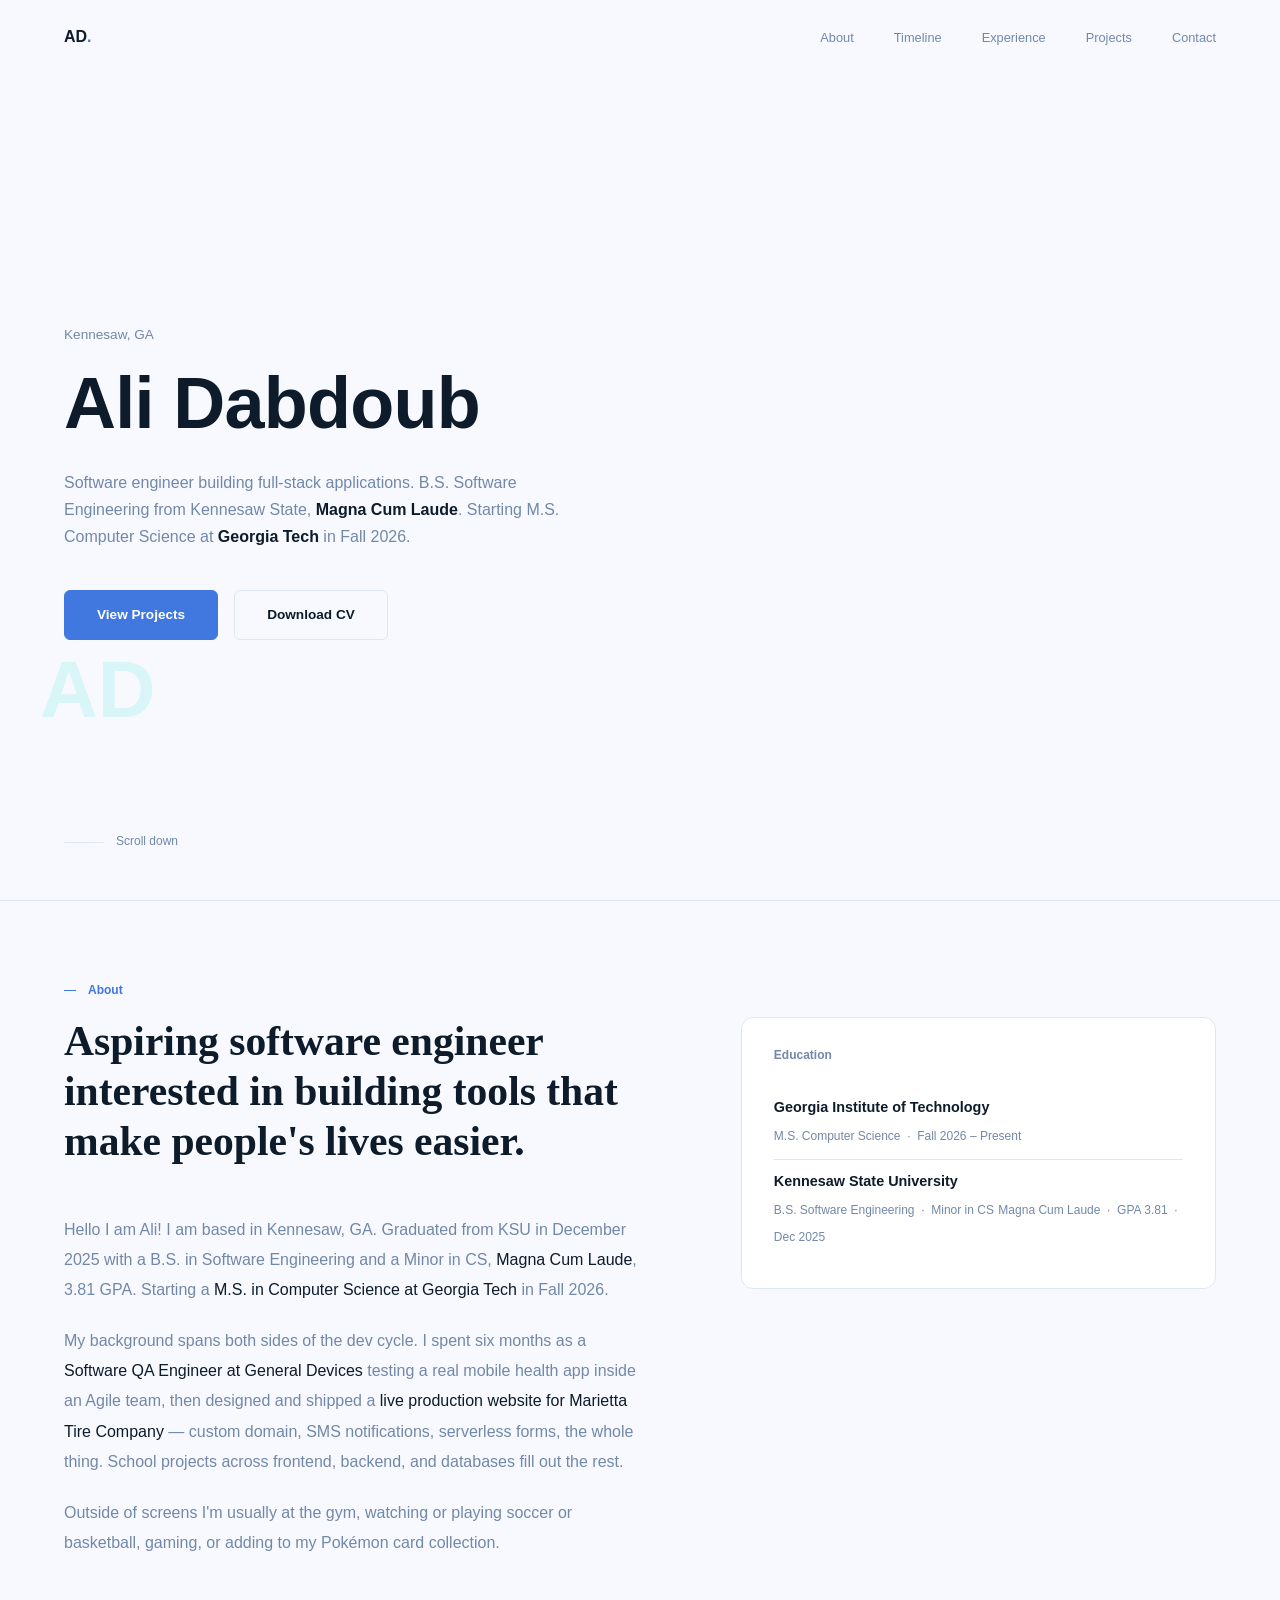
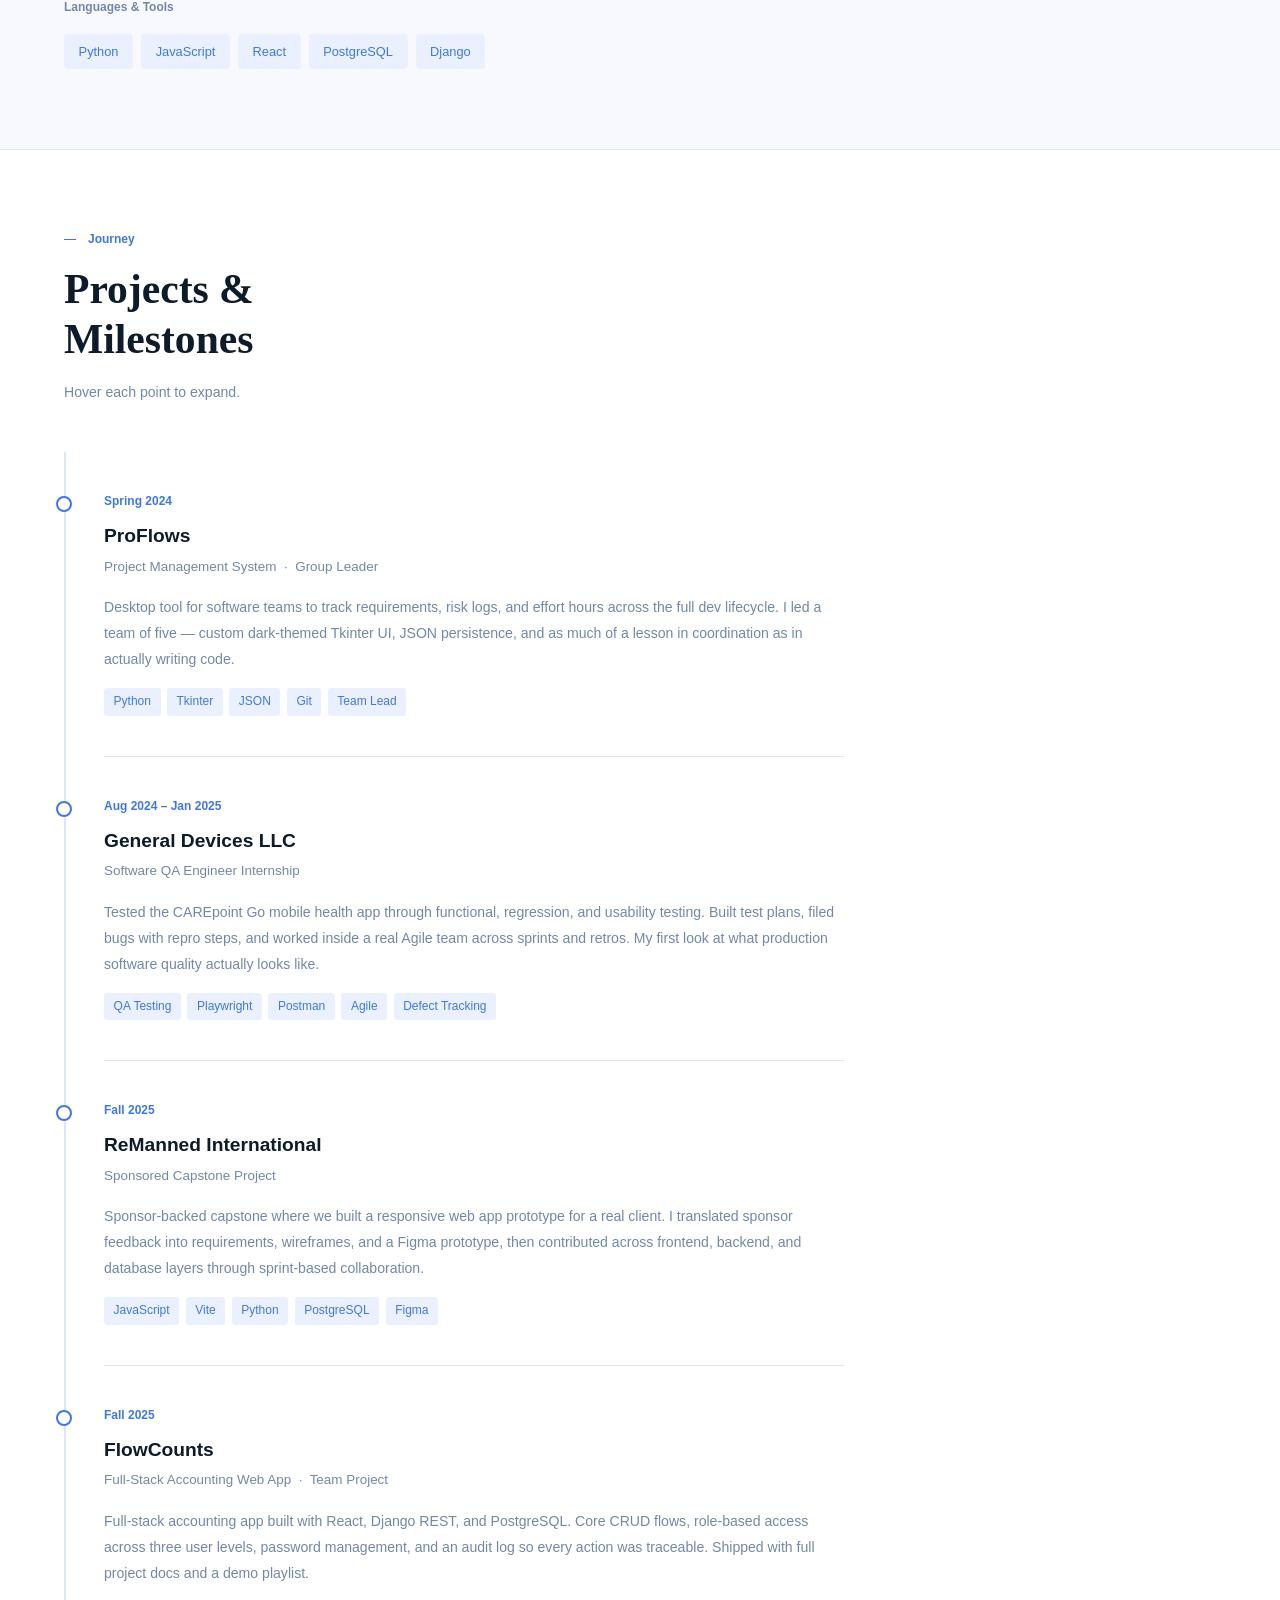
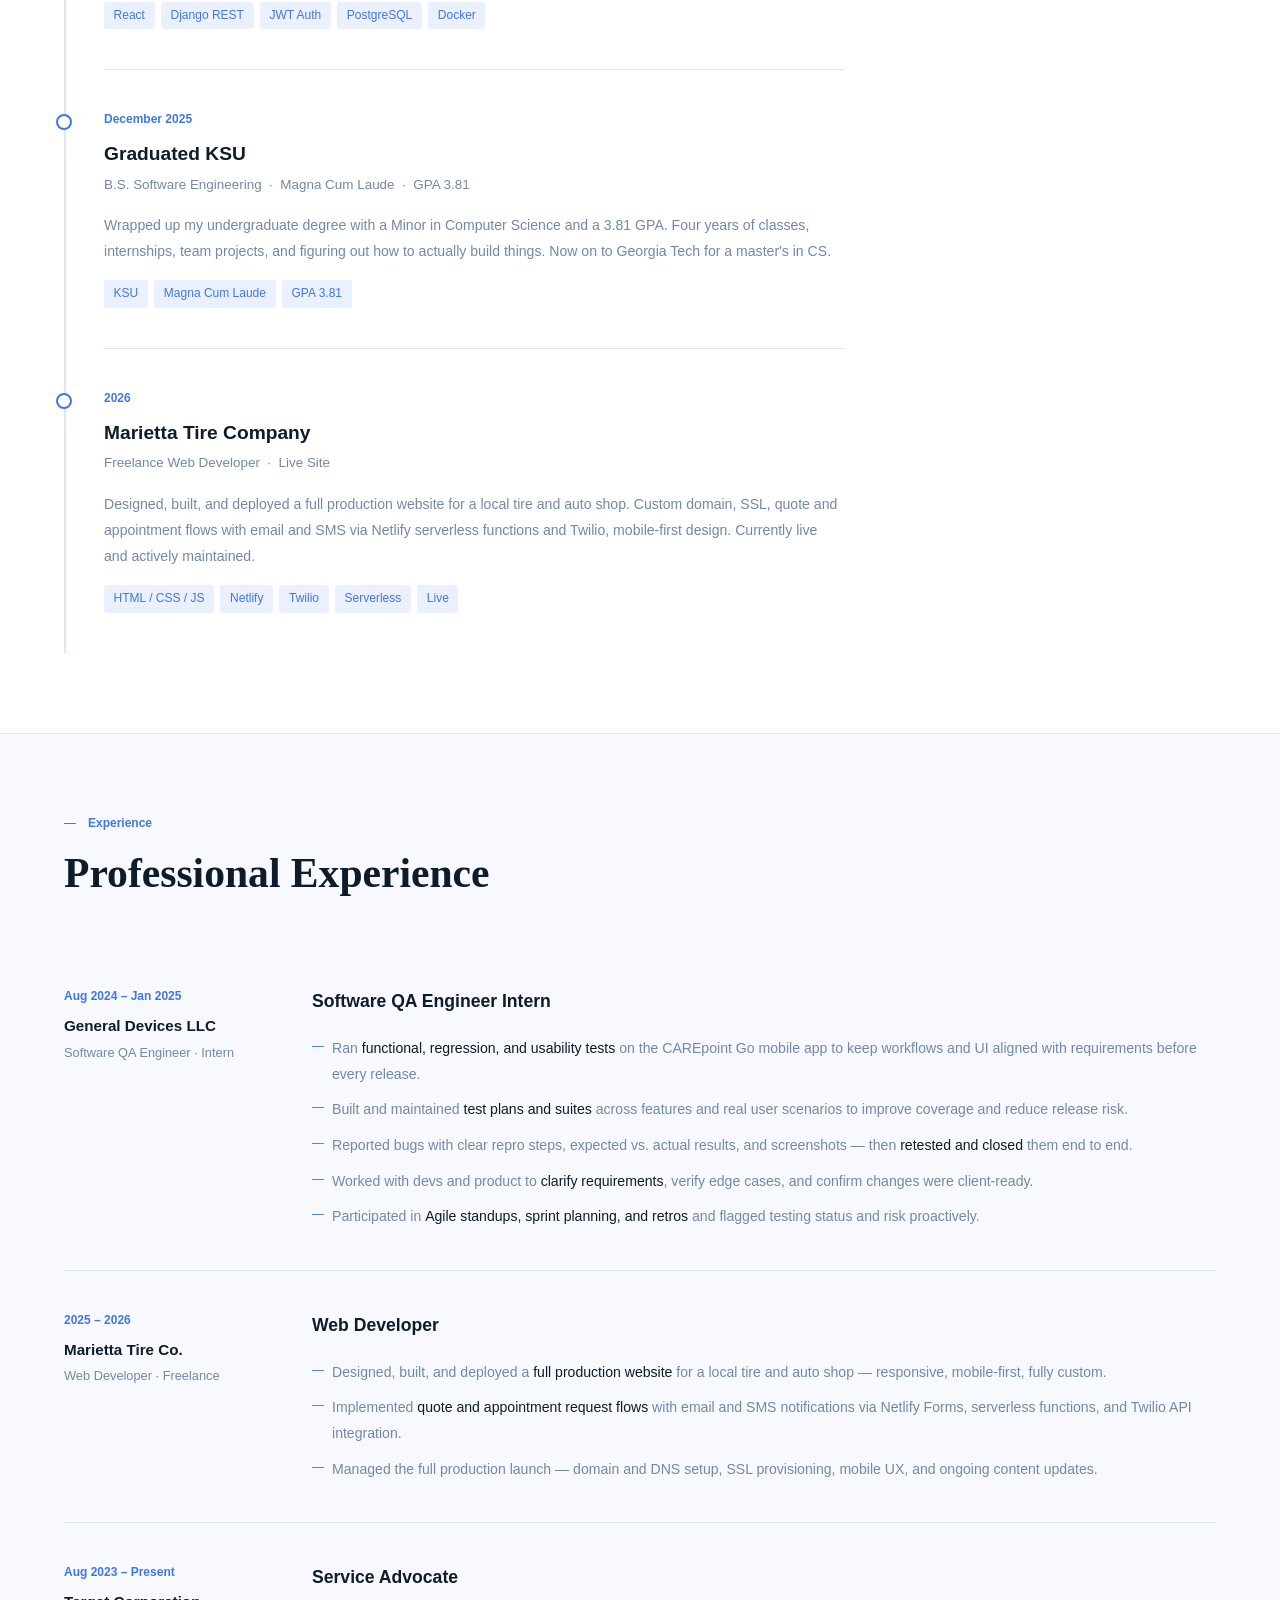
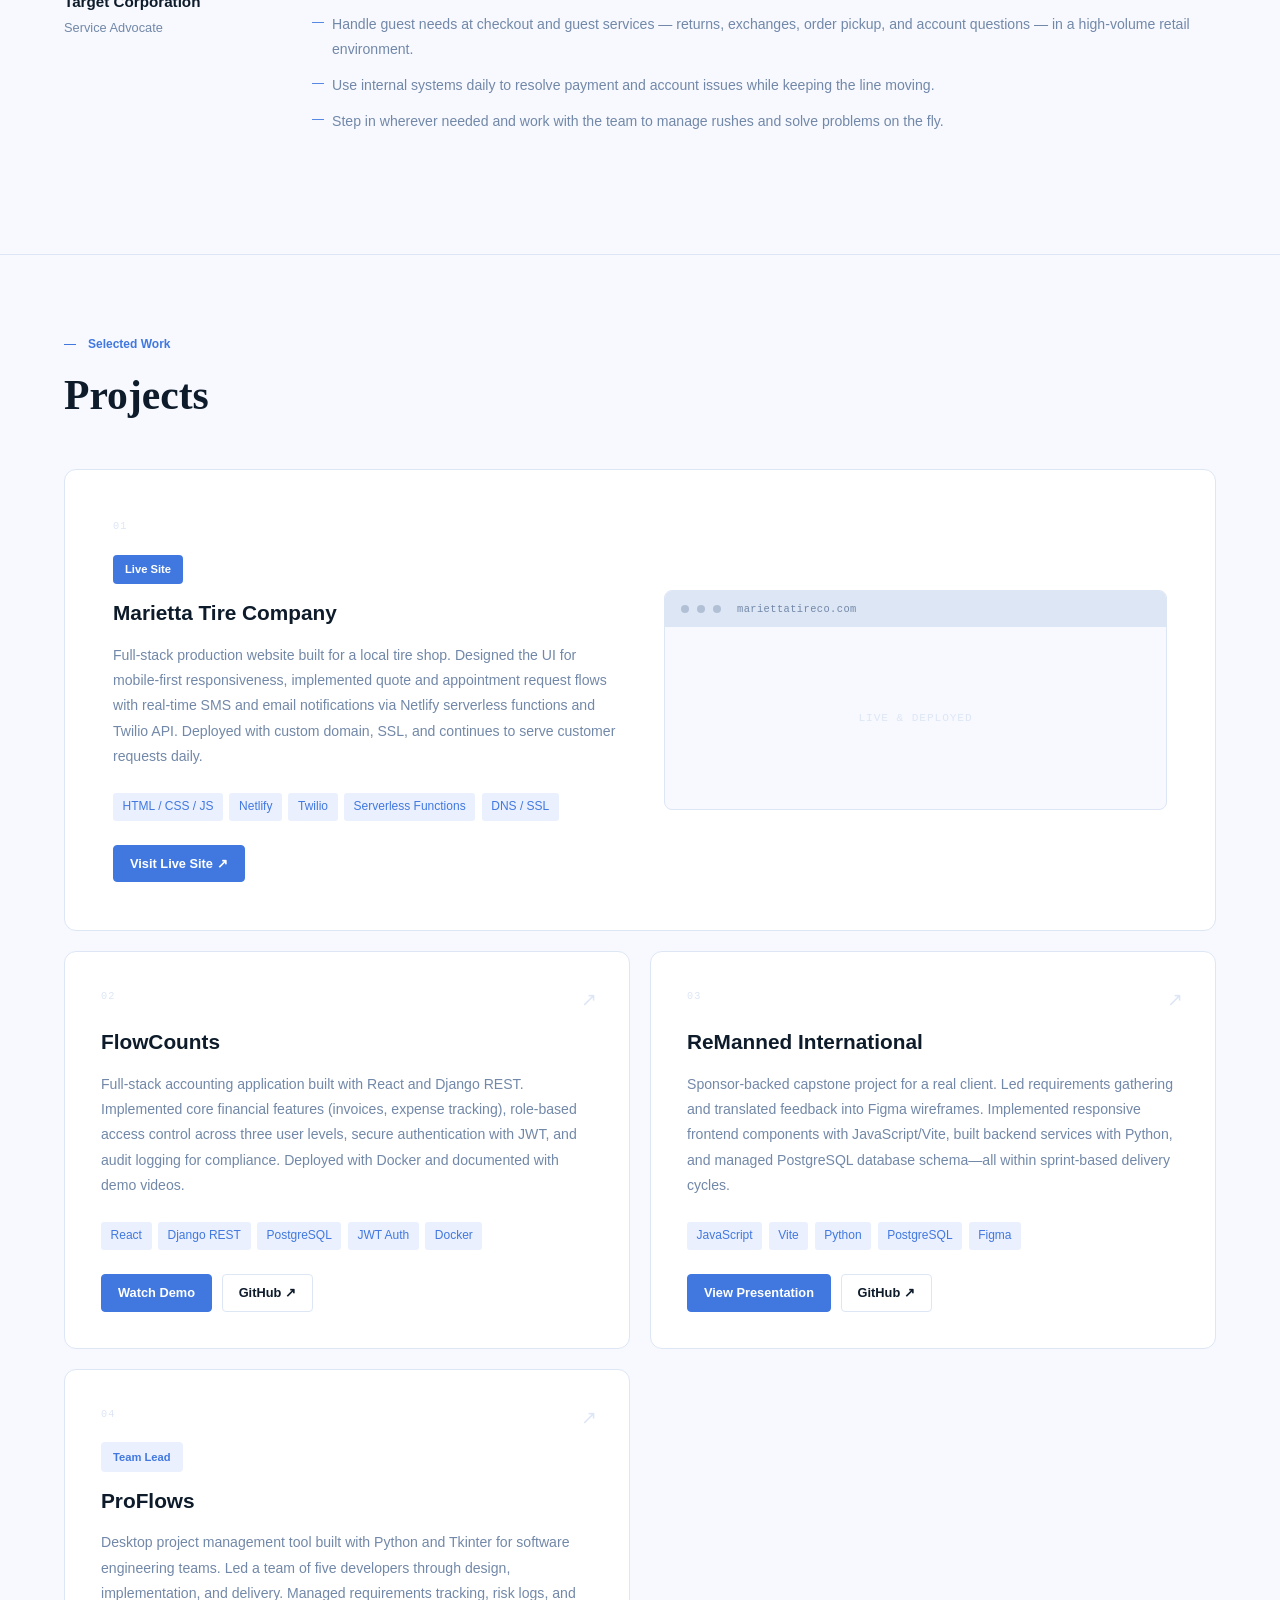
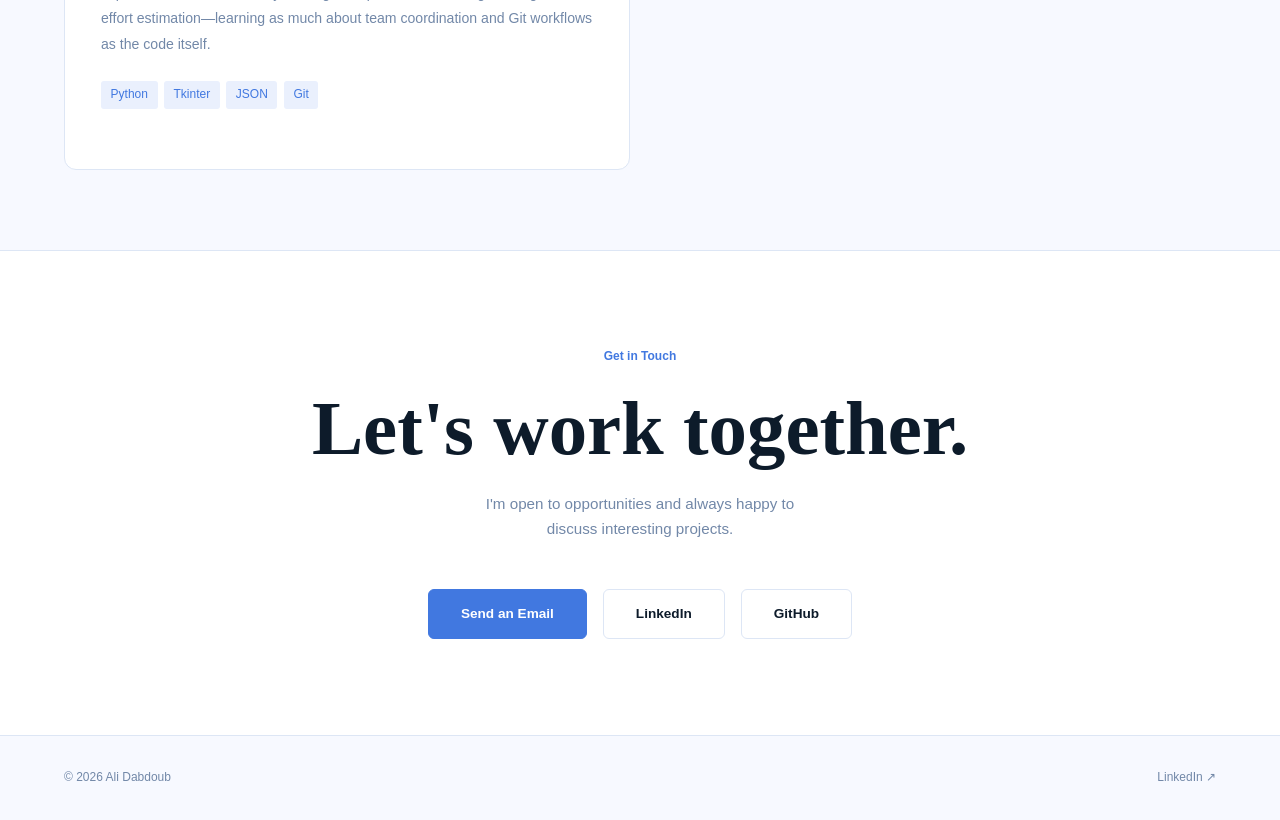
==== index.html @ 7202be48 "tweak: make bouncing logo colors more vibrant Updated color palette to brighter, more saturated colo" ====
<!DOCTYPE html>
<html lang="en">
<head>
  <meta charset="UTF-8" />
  <meta name="viewport" content="width=device-width, initial-scale=1.0" />
  <title>Ali Dabdoub | Software Engineer</title>
  <link rel="icon" type="image/svg+xml" href="data:image/svg+xml,<svg xmlns='http://www.w3.org/2000/svg' viewBox='0 0 32 32'><rect width='32' height='32' rx='6' fill='%234178E0'/><text x='50%25' y='54%25' dominant-baseline='middle' text-anchor='middle' font-family='system-ui,sans-serif' font-weight='800' font-size='13' fill='white'>AD</text></svg>" />
  <meta http-equiv="Content-Security-Policy" content="default-src 'self'; script-src 'self' 'unsafe-inline'; style-src 'self' 'unsafe-inline' https://fonts.googleapis.com; font-src 'self' https://fonts.gstatic.com; img-src 'self' data:; frame-ancestors 'none'; base-uri 'self'; form-action 'self';">
  <meta name="referrer" content="strict-origin-when-cross-origin">
  <link rel="preconnect" href="https://fonts.googleapis.com" />
  <link rel="preconnect" href="https://fonts.gstatic.com" crossorigin />
  <link href="https://fonts.googleapis.com/css2?family=Inter:wght@300;400;500;600;700&family=Merriweather:wght@400;700&display=swap" rel="stylesheet" />
  <style>
    *, *::before, *::after { box-sizing: border-box; margin: 0; padding: 0; }

    :root {
      --bg: #F7F9FF;
      --surface: #FFFFFF;
      --border: #DDE6F5;
      --text: #0D1B2A;
      --muted: #7288A8;
      --accent: #4178E0;
      --accent-dim: #EAF0FD;
      --accent-hover: #2D60CC;
    }

    html { scroll-behavior: smooth; }

    body {
      background: var(--bg);
      color: var(--text);
      font-family: 'Inter', sans-serif;
      font-weight: 400;
      line-height: 1.65;
      overflow-x: hidden;
    }

    /* ── CURSOR ── */
    #cursor-dot, #cursor-ring, #cursor-glow { display: none; }

    /* ── NAV ── */
    nav {
      position: fixed;
      top: 0; left: 0; right: 0;
      z-index: 1000;
      display: flex;
      justify-content: space-between;
      align-items: center;
      padding: 1.5rem 4rem;
      transition: background 0.35s, backdrop-filter 0.35s, border-color 0.35s, padding 0.35s;
      border-bottom: 1px solid transparent;
    }

    nav.scrolled {
      background: rgba(247, 249, 255, 0.9);
      backdrop-filter: blur(16px);
      border-bottom-color: var(--border);
      padding: 1rem 4rem;
    }

    .nav-logo {
      font-family: 'Inter', sans-serif;
      font-weight: 700;
      font-size: 1rem;
      letter-spacing: 0;
      color: var(--text);
      text-decoration: none;
    }

    .nav-logo .dot { color: var(--accent); }

    nav ul { list-style: none; display: flex; gap: 2.5rem; align-items: center; }

    nav ul a {
      font-family: 'Inter', sans-serif;
      font-size: 0.8rem;
      font-weight: 500;
      letter-spacing: 0;
      color: var(--muted);
      text-decoration: none;
      text-transform: none;
      transition: color 0.2s;
    }

    nav ul a:hover { color: var(--accent); }

    /* ── HERO ── */
    #hero {
      min-height: 100vh;
      display: flex;
      flex-direction: column;
      justify-content: center;
      padding: 10rem 4rem 6rem;
      position: relative;
      overflow: hidden;
    }

    .hero-bg-grid { display: none; }

    #hero-canvas {
      position: absolute;
      inset: 0;
      width: 100%;
      height: 100%;
      pointer-events: none;
      opacity: 0.12;
    }

    .hero-eyebrow {
      font-family: 'Inter', sans-serif;
      font-size: 0.85rem;
      font-weight: 500;
      letter-spacing: 0;
      color: var(--muted);
      text-transform: none;
      margin-bottom: 1rem;
      position: relative; z-index: 1;
      opacity: 0;
      animation: fadeUp 0.7s 0.2s ease forwards;
    }

    .hero-name {
      font-family: 'Inter', sans-serif;
      font-weight: 700;
      font-size: clamp(2.8rem, 6vw, 4.5rem);
      line-height: 1.15;
      letter-spacing: -0.01em;
      margin-bottom: 1.5rem;
      position: relative; z-index: 1;
      opacity: 0;
      animation: fadeUp 0.7s 0.35s ease forwards;
      will-change: transform;
    }

    .hero-name .line2 { color: inherit; display: inline; }

    .hero-desc {
      max-width: 520px;
      font-size: 1rem;
      color: var(--muted);
      line-height: 1.7;
      margin-bottom: 2.5rem;
      position: relative; z-index: 1;
      opacity: 0;
      animation: fadeUp 0.7s 0.5s ease forwards;
    }

    .hero-desc strong { color: var(--text); font-weight: 600; }

    .hero-ctas {
      display: flex;
      gap: 1rem;
      flex-wrap: wrap;
      position: relative; z-index: 1;
      opacity: 0;
      animation: fadeUp 0.7s 0.65s ease forwards;
    }

    .hero-scroll {
      position: absolute;
      bottom: 3rem; left: 4rem;
      display: flex;
      align-items: center;
      gap: 0.75rem;
      opacity: 0;
      animation: fadeIn 1s 1.2s ease forwards;
    }

    .hero-scroll-line { width: 40px; height: 1px; background: var(--border); }

    .hero-scroll span {
      font-family: 'Inter', sans-serif;
      font-size: 0.75rem;
      font-weight: 500;
      letter-spacing: 0;
      text-transform: none;
      color: var(--muted);
    }

    /* ── BUTTONS ── */
    .btn {
      font-family: 'Inter', sans-serif;
      font-size: 0.85rem;
      font-weight: 600;
      letter-spacing: 0;
      text-transform: none;
      padding: 0.8rem 2rem;
      border-radius: 6px;
      text-decoration: none;
      transition: background 0.2s, border-color 0.2s, color 0.2s;
      display: inline-block;
    }

    .btn-primary { background: var(--accent); color: #fff; border: 1px solid var(--accent); }
    .btn-primary:hover { background: var(--accent-hover); border-color: var(--accent-hover); }
    .btn-outline { background: transparent; color: var(--text); border: 1px solid var(--border); }
    .btn-outline:hover { border-color: var(--accent); color: var(--accent); background: var(--accent-dim); }

    /* ── SECTIONS ── */
    section { padding: 5rem 4rem; position: relative; }

    .section-label {
      font-family: 'Inter', sans-serif;
      font-size: 0.75rem;
      font-weight: 600;
      letter-spacing: 0;
      color: var(--accent);
      text-transform: none;
      margin-bottom: 1rem;
      display: flex;
      align-items: center;
      gap: 0.75rem;
    }

    .section-label::before { content: ''; width: 12px; height: 1px; background: var(--accent); }

    h2 {
      font-family: 'Merriweather', serif;
      font-weight: 700;
      font-size: clamp(1.8rem, 3.5vw, 2.6rem);
      letter-spacing: 0;
      line-height: 1.2;
      margin-bottom: 3rem;
      color: var(--text);
    }

    /* ── ABOUT ── */
    #about { border-top: 1px solid var(--border); }

    .about-grid {
      display: grid;
      grid-template-columns: 1.1fr 0.9fr;
      gap: 6rem;
      align-items: start;
    }

    .about-text p {
      color: var(--muted);
      margin-bottom: 1.25rem;
      font-size: 1rem;
      line-height: 1.9;
    }

    .about-text p strong { color: var(--text); font-weight: 500; }

    .skills-wrap { margin-top: 2.5rem; }

    .skills-label {
      font-family: 'Inter', sans-serif;
      font-size: 0.75rem;
      font-weight: 600;
      letter-spacing: 0;
      text-transform: none;
      color: var(--muted);
      margin-bottom: 1rem;
    }

    .skills-grid { display: flex; flex-wrap: wrap; gap: 0.5rem; }

    .skill-tag {
      font-family: 'Inter', sans-serif;
      font-size: 0.8rem;
      font-weight: 500;
      letter-spacing: 0;
      color: var(--accent);
      background: var(--accent-dim);
      padding: 0.35rem 0.85rem;
      border-radius: 4px;
      border: 1px solid transparent;
      transition: border-color 0.2s;
    }

    .skill-tag:hover { border-color: var(--accent); }

    .about-aside { position: sticky; top: 8rem; }

    .stat-card {
      background: var(--surface);
      border: 1px solid var(--border);
      border-radius: 12px;
      padding: 1.75rem 2rem;
      margin-bottom: 1rem;
    }

    .stat-card h3 {
      font-family: 'Inter', sans-serif;
      font-size: 0.75rem;
      font-weight: 600;
      letter-spacing: 0;
      text-transform: none;
      color: var(--muted);
      margin-bottom: 1.25rem;
    }

    .edu-entry {
      padding: 0.65rem 0;
      border-bottom: 1px solid var(--border);
    }

    .edu-entry:last-child { border-bottom: none; }

    .edu-entry strong {
      display: block;
      font-family: 'Inter', sans-serif;
      font-size: 0.9rem;
      font-weight: 600;
      color: var(--text);
      margin-bottom: 0.15rem;
    }

    .edu-entry span {
      font-family: 'Inter', sans-serif;
      font-size: 0.75rem;
      font-weight: 400;
      color: var(--muted);
      letter-spacing: 0;
    }

    .status-pill {
      display: inline-flex;
      align-items: center;
      gap: 0.4rem;
      font-family: 'DM Mono', monospace;
      font-size: 0.65rem;
      letter-spacing: 0.08em;
      text-transform: uppercase;
      color: #16A34A;
      background: #F0FDF4;
      border: 1px solid #BBF7D0;
      padding: 0.35rem 0.85rem;
      border-radius: 100px;
      margin-top: 0.75rem;
    }

    .status-pill::before {
      content: '';
      width: 6px; height: 6px;
      background: #16A34A;
      border-radius: 50%;
      animation: blink 2s infinite;
    }

    @keyframes blink {
      0%, 100% { opacity: 1; }
      50% { opacity: 0.3; }
    }

    /* ── TIMELINE ── */
    #timeline { border-top: 1px solid var(--border); background: var(--surface); }

    .timeline-wrap {
      position: relative;
      padding-left: 2.5rem;
      max-width: 780px;
    }

    .timeline-line {
      position: absolute;
      left: 0; top: 0; bottom: 0;
      width: 2px;
      background: var(--border);
      overflow: hidden;
    }

    .timeline-line-fill {
      position: absolute;
      top: 0; left: 0;
      width: 100%;
      background: var(--accent);
      height: 0%;
      transition: height 0.4s ease;
    }

    .timeline-item {
      position: relative;
      padding: 2.5rem 0;
      border-bottom: 1px solid var(--border);
    }

    .timeline-item:last-child { border-bottom: none; }

    .timeline-dot {
      position: absolute;
      left: -3rem;
      top: 2.75rem;
      width: 16px; height: 16px;
      border-radius: 50%;
      border: 2px solid var(--accent);
      background: var(--surface);
      transition: background 0.3s, transform 0.3s, box-shadow 0.3s;
    }

    .timeline-item:hover .timeline-dot {
      background: var(--accent);
      transform: scale(1.35);
      box-shadow: 0 0 0 5px rgba(65,120,224,0.12);
    }

    .timeline-date {
      font-family: 'Inter', sans-serif;
      font-size: 0.75rem;
      font-weight: 600;
      letter-spacing: 0;
      text-transform: none;
      color: var(--accent);
      margin-bottom: 0.5rem;
    }

    .timeline-title {
      font-family: 'Inter', sans-serif;
      font-weight: 600;
      font-size: 1.2rem;
      letter-spacing: 0;
      color: var(--text);
      margin-bottom: 0.25rem;
      transition: color 0.2s;
    }


    .timeline-sub {
      font-size: 0.84rem;
      color: var(--muted);
    }

    .timeline-body {
      opacity: 1;
      margin-top: 1rem;
    }

    .timeline-body p {
      font-size: 0.88rem;
      color: var(--muted);
      line-height: 1.85;
      margin-bottom: 1rem;
    }

    .t-tags { display: flex; flex-wrap: wrap; gap: 0.4rem; }

    .t-tag {
      font-family: 'Inter', sans-serif;
      font-size: 0.75rem;
      font-weight: 500;
      letter-spacing: 0;
      color: var(--accent);
      background: var(--accent-dim);
      border: none;
      padding: 0.25rem 0.6rem;
      border-radius: 3px;
    }

    /* ── EXPERIENCE ── */
    #experience { border-top: 1px solid var(--border); }

    .exp-item {
      display: grid;
      grid-template-columns: 200px 1fr;
      gap: 3rem;
      align-items: start;
      padding: 2.5rem 0;
      border-bottom: 1px solid var(--border);
    }

    .exp-item:last-child { border-bottom: none; }

    .exp-meta { position: sticky; top: 8rem; }

    .exp-date {
      font-family: 'Inter', sans-serif;
      font-size: 0.75rem;
      font-weight: 600;
      letter-spacing: 0;
      text-transform: none;
      color: var(--accent);
      display: block;
      margin-bottom: 0.4rem;
    }

    .exp-company {
      font-family: 'Inter', sans-serif;
      font-weight: 700;
      font-size: 0.95rem;
      color: var(--text);
      display: block;
      margin-bottom: 0.2rem;
    }

    .exp-type {
      font-family: 'Inter', sans-serif;
      font-size: 0.8rem;
      font-weight: 400;
      letter-spacing: 0;
      color: var(--muted);
      display: block;
    }

    .exp-body h4 {
      font-family: 'Inter', sans-serif;
      font-weight: 700;
      font-size: 1.1rem;
      letter-spacing: 0;
      margin-bottom: 1.25rem;
      color: var(--text);
    }

    .exp-body ul { list-style: none; display: flex; flex-direction: column; gap: 0.65rem; }

    .exp-body ul li {
      font-size: 0.88rem;
      color: var(--muted);
      line-height: 1.8;
      padding-left: 1.25rem;
      position: relative;
    }

    .exp-body ul li::before {
      content: '—';
      position: absolute;
      left: 0;
      color: var(--accent);
      font-size: 0.75rem;
    }

    .exp-body ul li strong { color: var(--text); font-weight: 500; }

    /* ── PROJECTS ── */
    #projects { border-top: 1px solid var(--border); background: var(--bg); }

    .projects-grid {
      display: grid;
      grid-template-columns: 1fr 1fr;
      gap: 1.25rem;
    }

    .project-card {
      background: var(--surface);
      border: 1px solid var(--border);
      border-radius: 12px;
      padding: 2.25rem;
      position: relative;
      transition: border-color 0.3s, box-shadow 0.3s;
      text-decoration: none;
      color: inherit;
      display: block;
    }

    .project-card:hover {
      border-color: var(--accent);
      box-shadow: 0 16px 48px rgba(65,120,224,0.1);
    }

    .project-card.featured {
      grid-column: 1 / -1;
      display: grid;
      grid-template-columns: 1fr 1fr;
      gap: 3rem;
      align-items: center;
      padding: 3rem;
    }

    .project-num {
      font-family: 'DM Mono', monospace;
      font-size: 0.64rem;
      letter-spacing: 0.1em;
      color: var(--border);
      margin-bottom: 1.25rem;
    }

    .project-badge {
      display: inline-block;
      font-family: 'Inter', sans-serif;
      font-size: 0.7rem;
      font-weight: 600;
      letter-spacing: 0;
      text-transform: none;
      background: var(--accent);
      color: #fff;
      padding: 0.35rem 0.75rem;
      border-radius: 4px;
      margin-bottom: 0.75rem;
    }

    .project-badge.soft {
      background: var(--accent-dim);
      color: var(--accent);
    }

    .project-card h3 {
      font-family: 'Inter', sans-serif;
      font-weight: 700;
      font-size: 1.3rem;
      letter-spacing: 0;
      margin-bottom: 0.75rem;
      color: var(--text);
      transition: color 0.2s;
    }

    .project-card:hover h3 { color: var(--accent); }

    .project-card p {
      font-size: 0.88rem;
      color: var(--muted);
      line-height: 1.8;
      margin-bottom: 1.5rem;
    }

    .p-tags { display: flex; flex-wrap: wrap; gap: 0.4rem; margin-bottom: 1.5rem; }

    .p-tag {
      font-family: 'Inter', sans-serif;
      font-size: 0.75rem;
      font-weight: 500;
      letter-spacing: 0;
      color: var(--accent);
      background: var(--accent-dim);
      border: none;
      padding: 0.25rem 0.6rem;
      border-radius: 3px;
    }

    .p-links { display: flex; gap: 0.6rem; flex-wrap: wrap; }

    .p-link {
      font-family: 'Inter', sans-serif;
      font-size: 0.8rem;
      font-weight: 600;
      letter-spacing: 0;
      text-transform: none;
      color: var(--text);
      border: 1px solid var(--border);
      padding: 0.45rem 1rem;
      border-radius: 4px;
      text-decoration: none;
      transition: border-color 0.2s, color 0.2s, background 0.2s;
    }

    .p-link:hover { border-color: var(--accent); color: var(--accent); background: var(--accent-dim); }

    .p-link.primary { background: var(--accent); border-color: var(--accent); color: #fff; }
    .p-link.primary:hover { background: var(--accent-hover); border-color: var(--accent-hover); }

    .card-arrow {
      position: absolute;
      top: 2rem; right: 2rem;
      font-size: 1.2rem;
      color: var(--border);
      transition: color 0.25s, transform 0.25s;
    }

    .project-card:hover .card-arrow { color: var(--accent); transform: translate(3px, -3px); }

    .card-visual {
      background: var(--bg);
      border: 1px solid var(--border);
      border-radius: 8px;
      height: 220px;
      display: flex;
      flex-direction: column;
      overflow: hidden;
    }

    .card-visual-bar {
      background: var(--border);
      padding: 0.6rem 1rem;
      display: flex;
      align-items: center;
      gap: 0.5rem;
      flex-shrink: 0;
    }

    .card-visual-dot {
      width: 8px; height: 8px;
      border-radius: 50%;
      background: var(--muted);
      opacity: 0.4;
    }

    .card-visual-url {
      font-family: 'DM Mono', monospace;
      font-size: 0.65rem;
      color: var(--muted);
      letter-spacing: 0.04em;
      margin-left: 0.5rem;
    }

    .card-visual-body {
      flex: 1;
      display: flex;
      align-items: center;
      justify-content: center;
      font-family: 'DM Mono', monospace;
      font-size: 0.7rem;
      letter-spacing: 0.08em;
      text-transform: uppercase;
      color: var(--border);
    }

    /* ── CONTACT ── */
    #contact {
      border-top: 1px solid var(--border);
      text-align: center;
      background: var(--surface);
      padding: 6rem 4rem;
    }

    #contact .section-label { justify-content: center; }
    #contact .section-label::before { display: none; }

    #contact h2 { font-size: clamp(2.5rem, 6vw, 5rem); margin-bottom: 1rem; }
    #contact h2 em { font-style: normal; color: var(--accent); }

    .contact-sub {
      color: var(--muted);
      font-size: 0.95rem;
      margin-bottom: 3rem;
      max-width: 360px;
      margin-left: auto;
      margin-right: auto;
    }

    .contact-links { display: flex; justify-content: center; gap: 1rem; flex-wrap: wrap; }

    /* ── FOOTER ── */
    footer {
      border-top: 1px solid var(--border);
      padding: 2rem 4rem;
      display: flex;
      justify-content: space-between;
      align-items: center;
    }

    footer p {
      font-family: 'Inter', sans-serif;
      font-size: 0.75rem;
      font-weight: 500;
      color: var(--muted);
      letter-spacing: 0;
    }

    /* ── REVEAL ── */
    .reveal {
      opacity: 0;
      transform: translateY(22px);
      transition: opacity 0.7s ease, transform 0.7s ease;
    }

    .reveal.visible { opacity: 1; transform: translateY(0); }

    /* ── KEYFRAMES ── */
    @keyframes fadeUp {
      from { opacity: 0; transform: translateY(20px); }
      to   { opacity: 1; transform: translateY(0); }
    }

    @keyframes fadeIn {
      from { opacity: 0; }
      to   { opacity: 1; }
    }

    /* ── RESPONSIVE ── */
    @media (max-width: 900px) {
      nav { padding: 1.25rem 1.5rem; }
      nav.scrolled { padding: 0.875rem 1.5rem; }
      section { padding: 4rem 1.5rem; }
      #hero { padding: 6rem 1.5rem 4rem; }
      #contact { padding: 4rem 1.5rem; }
      footer { padding: 1.5rem; flex-direction: column; gap: 0.5rem; text-align: center; }
      .about-grid { grid-template-columns: 1fr; gap: 2rem; }
      .about-aside { position: static; }
      .exp-item { grid-template-columns: 1fr; gap: 1rem; }
      .exp-meta { position: static; }
      .projects-grid { grid-template-columns: 1fr; }
      .project-card.featured { grid-template-columns: 1fr; gap: 2rem; }
    }

    @media (max-width: 600px) {
      nav ul { gap: 1.25rem; }
      nav ul li:nth-child(2), nav ul li:nth-child(3) { display: none; }
      .hero-scroll { display: none; }
      h2 { font-size: clamp(1.5rem, 3vw, 2rem); }
    }

  </style>
</head>
<body>


<!-- NAV -->
<nav id="nav">
  <a href="#hero" class="nav-logo">AD<span class="dot">.</span></a>
  <ul>
    <li><a href="#about">About</a></li>
    <li><a href="#timeline">Timeline</a></li>
    <li><a href="#experience">Experience</a></li>
    <li><a href="#projects">Projects</a></li>
    <li><a href="#contact">Contact</a></li>
  </ul>
</nav>

<!-- HERO -->
<section id="hero">
  <canvas id="hero-canvas"></canvas>
  <div class="hero-eyebrow">Kennesaw, GA</div>
  <h1 class="hero-name" id="heroName">Ali Dabdoub</h1>
  <p class="hero-desc">
    Software engineer building full-stack applications. B.S. Software Engineering from Kennesaw State, <strong>Magna Cum Laude</strong>. Starting M.S. Computer Science at <strong>Georgia Tech</strong> in Fall 2026.
  </p>
  <div class="hero-ctas">
    <a href="#projects" class="btn btn-primary">View Projects</a>
    <a href="adabdoub26.pdf" class="btn btn-outline" target="_blank">Download CV</a>
  </div>
  <div class="hero-scroll">
    <div class="hero-scroll-line"></div>
    <span>Scroll down</span>
  </div>
</section>

<!-- ABOUT -->
<section id="about">
  <div class="section-label">About</div>
  <div class="about-grid">
    <div class="about-text reveal">
      <h2>Aspiring software engineer interested in building tools that make people's lives easier.</h2>
      <p>
        Hello I am Ali! I am based in Kennesaw, GA. Graduated from KSU in December 2025 with a B.S. in Software Engineering and a Minor in CS, <strong>Magna Cum Laude</strong>, 3.81 GPA. Starting a <strong>M.S. in Computer Science at Georgia Tech</strong> in Fall 2026.
      </p>
      <p>
        My background spans both sides of the dev cycle. I spent six months as a <strong>Software QA Engineer at General Devices</strong> testing a real mobile health app inside an Agile team, then designed and shipped a <strong>live production website for Marietta Tire Company</strong> — custom domain, SMS notifications, serverless forms, the whole thing. School projects across frontend, backend, and databases fill out the rest.
      </p>
      <p>
        Outside of screens I'm usually at the gym, watching or playing soccer or basketball, gaming, or adding to my Pokémon card collection.
      </p>
      <div class="skills-wrap">
        <div class="skills-label">Languages & Tools</div>
        <div class="skills-grid">
          <span class="skill-tag">Python</span>
          <span class="skill-tag">JavaScript</span>
          <span class="skill-tag">React</span>
          <span class="skill-tag">PostgreSQL</span>
          <span class="skill-tag">Django</span>
        </div>
      </div>
    </div>
    <div class="about-aside reveal">
      <div class="stat-card">
        <h3>Education</h3>
        <div class="edu-entry">
          <strong>Georgia Institute of Technology</strong>
          <span>M.S. Computer Science &nbsp;·&nbsp; Fall 2026 – Present</span>
        </div>
        <div class="edu-entry">
          <strong>Kennesaw State University</strong>
          <span>B.S. Software Engineering &nbsp;·&nbsp; Minor in CS</span>
          <span>Magna Cum Laude &nbsp;·&nbsp; GPA 3.81 &nbsp;·&nbsp; Dec 2025</span>
        </div>
      </div>
    </div>
  </div>
</section>

<!-- TIMELINE -->
<section id="timeline">
  <div class="section-label">Journey</div>
  <h2>Projects &amp;<br>Milestones</h2>
  <p style="color:var(--muted); font-size:0.88rem; margin-bottom:3rem; margin-top:-2rem;">Hover each point to expand.</p>
  <div class="timeline-wrap">
    <div class="timeline-line">
      <div class="timeline-line-fill" id="timelineFill"></div>
    </div>

    <div class="timeline-item reveal">
      <div class="timeline-dot"></div>
      <div class="timeline-date">Spring 2024</div>
      <div class="timeline-title">ProFlows</div>
      <div class="timeline-sub">Project Management System &nbsp;·&nbsp; Group Leader</div>
      <div class="timeline-body">
        <p>Desktop tool for software teams to track requirements, risk logs, and effort hours across the full dev lifecycle. I led a team of five — custom dark-themed Tkinter UI, JSON persistence, and as much of a lesson in coordination as in actually writing code.</p>
        <div class="t-tags">
          <span class="t-tag">Python</span>
          <span class="t-tag">Tkinter</span>
          <span class="t-tag">JSON</span>
          <span class="t-tag">Git</span>
          <span class="t-tag">Team Lead</span>
        </div>
      </div>
    </div>

    <div class="timeline-item reveal">
      <div class="timeline-dot"></div>
      <div class="timeline-date">Aug 2024 – Jan 2025</div>
      <div class="timeline-title">General Devices LLC</div>
      <div class="timeline-sub">Software QA Engineer Internship</div>
      <div class="timeline-body">
        <p>Tested the CAREpoint Go mobile health app through functional, regression, and usability testing. Built test plans, filed bugs with repro steps, and worked inside a real Agile team across sprints and retros. My first look at what production software quality actually looks like.</p>
        <div class="t-tags">
          <span class="t-tag">QA Testing</span>
          <span class="t-tag">Playwright</span>
          <span class="t-tag">Postman</span>
          <span class="t-tag">Agile</span>
          <span class="t-tag">Defect Tracking</span>
        </div>
      </div>
    </div>

    <div class="timeline-item reveal">
      <div class="timeline-dot"></div>
      <div class="timeline-date">Fall 2025</div>
      <div class="timeline-title">ReManned International</div>
      <div class="timeline-sub">Sponsored Capstone Project</div>
      <div class="timeline-body">
        <p>Sponsor-backed capstone where we built a responsive web app prototype for a real client. I translated sponsor feedback into requirements, wireframes, and a Figma prototype, then contributed across frontend, backend, and database layers through sprint-based collaboration.</p>
        <div class="t-tags">
          <span class="t-tag">JavaScript</span>
          <span class="t-tag">Vite</span>
          <span class="t-tag">Python</span>
          <span class="t-tag">PostgreSQL</span>
          <span class="t-tag">Figma</span>
        </div>
      </div>
    </div>

    <div class="timeline-item reveal">
      <div class="timeline-dot"></div>
      <div class="timeline-date">Fall 2025</div>
      <div class="timeline-title">FlowCounts</div>
      <div class="timeline-sub">Full-Stack Accounting Web App &nbsp;·&nbsp; Team Project</div>
      <div class="timeline-body">
        <p>Full-stack accounting app built with React, Django REST, and PostgreSQL. Core CRUD flows, role-based access across three user levels, password management, and an audit log so every action was traceable. Shipped with full project docs and a demo playlist.</p>
        <div class="t-tags">
          <span class="t-tag">React</span>
          <span class="t-tag">Django REST</span>
          <span class="t-tag">JWT Auth</span>
          <span class="t-tag">PostgreSQL</span>
          <span class="t-tag">Docker</span>
        </div>
      </div>
    </div>

    <div class="timeline-item reveal">
      <div class="timeline-dot"></div>
      <div class="timeline-date">December 2025</div>
      <div class="timeline-title">Graduated KSU</div>
      <div class="timeline-sub">B.S. Software Engineering &nbsp;·&nbsp; Magna Cum Laude &nbsp;·&nbsp; GPA 3.81</div>
      <div class="timeline-body">
        <p>Wrapped up my undergraduate degree with a Minor in Computer Science and a 3.81 GPA. Four years of classes, internships, team projects, and figuring out how to actually build things. Now on to Georgia Tech for a master's in CS.</p>
        <div class="t-tags">
          <span class="t-tag">KSU</span>
          <span class="t-tag">Magna Cum Laude</span>
          <span class="t-tag">GPA 3.81</span>
        </div>
      </div>
    </div>

    <div class="timeline-item reveal">
      <div class="timeline-dot"></div>
      <div class="timeline-date">2026</div>
      <div class="timeline-title">Marietta Tire Company</div>
      <div class="timeline-sub">Freelance Web Developer &nbsp;·&nbsp; Live Site</div>
      <div class="timeline-body">
        <p>Designed, built, and deployed a full production website for a local tire and auto shop. Custom domain, SSL, quote and appointment flows with email and SMS via Netlify serverless functions and Twilio, mobile-first design. Currently live and actively maintained.</p>
        <div class="t-tags">
          <span class="t-tag">HTML / CSS / JS</span>
          <span class="t-tag">Netlify</span>
          <span class="t-tag">Twilio</span>
          <span class="t-tag">Serverless</span>
          <span class="t-tag">Live</span>
        </div>
      </div>
    </div>

  </div>
</section>

<!-- EXPERIENCE -->
<section id="experience">
  <div class="section-label">Experience</div>
  <h2>Professional Experience</h2>
  <div>

    <div class="exp-item reveal">
      <div class="exp-meta">
        <span class="exp-date">Aug 2024 – Jan 2025</span>
        <span class="exp-company">General Devices LLC</span>
        <span class="exp-type">Software QA Engineer · Intern</span>
      </div>
      <div class="exp-body">
        <h4>Software QA Engineer Intern</h4>
        <ul>
          <li>Ran <strong>functional, regression, and usability tests</strong> on the CAREpoint Go mobile app to keep workflows and UI aligned with requirements before every release.</li>
          <li>Built and maintained <strong>test plans and suites</strong> across features and real user scenarios to improve coverage and reduce release risk.</li>
          <li>Reported bugs with clear repro steps, expected vs. actual results, and screenshots — then <strong>retested and closed</strong> them end to end.</li>
          <li>Worked with devs and product to <strong>clarify requirements</strong>, verify edge cases, and confirm changes were client-ready.</li>
          <li>Participated in <strong>Agile standups, sprint planning, and retros</strong> and flagged testing status and risk proactively.</li>
        </ul>
      </div>
    </div>

    <div class="exp-item reveal">
      <div class="exp-meta">
        <span class="exp-date">2025 – 2026</span>
        <span class="exp-company">Marietta Tire Co.</span>
        <span class="exp-type">Web Developer · Freelance</span>
      </div>
      <div class="exp-body">
        <h4>Web Developer</h4>
        <ul>
          <li>Designed, built, and deployed a <strong>full production website</strong> for a local tire and auto shop — responsive, mobile-first, fully custom.</li>
          <li>Implemented <strong>quote and appointment request flows</strong> with email and SMS notifications via Netlify Forms, serverless functions, and Twilio API integration.</li>
          <li>Managed the full production launch — domain and DNS setup, SSL provisioning, mobile UX, and ongoing content updates.</li>
        </ul>
      </div>
    </div>

    <div class="exp-item reveal">
      <div class="exp-meta">
        <span class="exp-date">Aug 2023 – Present</span>
        <span class="exp-company">Target Corporation</span>
        <span class="exp-type">Service Advocate</span>
      </div>
      <div class="exp-body">
        <h4>Service Advocate</h4>
        <ul>
          <li>Handle guest needs at checkout and guest services — returns, exchanges, order pickup, and account questions — in a high-volume retail environment.</li>
          <li>Use internal systems daily to resolve payment and account issues while keeping the line moving.</li>
          <li>Step in wherever needed and work with the team to manage rushes and solve problems on the fly.</li>
        </ul>
      </div>
    </div>

  </div>
</section>

<!-- PROJECTS -->
<section id="projects">
  <div class="section-label">Selected Work</div>
  <h2>Projects</h2>
  <div class="projects-grid">

    <!-- Marietta Tire — Featured -->
    <div class="project-card featured reveal ">
      <div>
        <div class="project-num">01</div>
        <span class="project-badge">Live Site</span>
        <h3>Marietta Tire Company</h3>
        <p>
          Full-stack production website built for a local tire shop. Designed the UI for mobile-first responsiveness, implemented quote and appointment request flows with real-time SMS and email notifications via Netlify serverless functions and Twilio API. Deployed with custom domain, SSL, and continues to serve customer requests daily.
        </p>
        <div class="p-tags">
          <span class="p-tag">HTML / CSS / JS</span>
          <span class="p-tag">Netlify</span>
          <span class="p-tag">Twilio</span>
          <span class="p-tag">Serverless Functions</span>
          <span class="p-tag">DNS / SSL</span>
        </div>
        <div class="p-links">
          <a href="https://www.mariettatireco.com" target="_blank" class="p-link primary">Visit Live Site ↗</a>
        </div>
      </div>
      <div class="card-visual">
        <div class="card-visual-bar">
          <div class="card-visual-dot"></div>
          <div class="card-visual-dot"></div>
          <div class="card-visual-dot"></div>
          <span class="card-visual-url">mariettatireco.com</span>
        </div>
        <div class="card-visual-body">Live &amp; Deployed</div>
      </div>
    </div>

    <!-- FlowCounts -->
    <div class="project-card reveal ">
      <span class="card-arrow">↗</span>
      <div class="project-num">02</div>
      <h3>FlowCounts</h3>
      <p>Full-stack accounting application built with React and Django REST. Implemented core financial features (invoices, expense tracking), role-based access control across three user levels, secure authentication with JWT, and audit logging for compliance. Deployed with Docker and documented with demo videos.</p>
      <div class="p-tags">
        <span class="p-tag">React</span>
        <span class="p-tag">Django REST</span>
        <span class="p-tag">PostgreSQL</span>
        <span class="p-tag">JWT Auth</span>
        <span class="p-tag">Docker</span>
      </div>
      <div class="p-links">
        <a href="http://www.youtube.com/playlist?list=PLQFfdq896UcCqVd8uQLcG-7Qym5zXyBnj" target="_blank" class="p-link primary">Watch Demo</a>
        <a href="https://github.com/carolinevarner/FlowCounts" target="_blank" class="p-link">GitHub ↗</a>
      </div>
    </div>

    <!-- ReManned -->
    <div class="project-card reveal ">
      <span class="card-arrow">↗</span>
      <div class="project-num">03</div>
      <h3>ReManned International</h3>
      <p>Sponsor-backed capstone project for a real client. Led requirements gathering and translated feedback into Figma wireframes. Implemented responsive frontend components with JavaScript/Vite, built backend services with Python, and managed PostgreSQL database schema—all within sprint-based delivery cycles.</p>
      <div class="p-tags">
        <span class="p-tag">JavaScript</span>
        <span class="p-tag">Vite</span>
        <span class="p-tag">Python</span>
        <span class="p-tag">PostgreSQL</span>
        <span class="p-tag">Figma</span>
      </div>
      <div class="p-links">
        <a href="Remanned_presentation.pptx" target="_blank" class="p-link primary">View Presentation</a>
        <a href="https://github.com/hmenozzi1/remanned" target="_blank" class="p-link">GitHub ↗</a>
      </div>
    </div>

    <!-- ProFlows -->
    <a href="https://github.com/alid03/project-management-system" target="_blank" class="project-card reveal ">
      <span class="card-arrow">↗</span>
      <div class="project-num">04</div>
      <span class="project-badge soft">Team Lead</span>
      <h3>ProFlows</h3>
      <p>Desktop project management tool built with Python and Tkinter for software engineering teams. Led a team of five developers through design, implementation, and delivery. Managed requirements tracking, risk logs, and effort estimation—learning as much about team coordination and Git workflows as the code itself.</p>
      <div class="p-tags">
        <span class="p-tag">Python</span>
        <span class="p-tag">Tkinter</span>
        <span class="p-tag">JSON</span>
        <span class="p-tag">Git</span>
      </div>
    </a>

  </div>
</section>

<!-- CONTACT -->
<section id="contact">
  <div class="section-label">Get in Touch</div>
  <h2 class="reveal">Let's work together.</h2>
  <p class="contact-sub reveal">I'm open to opportunities and always happy to discuss interesting projects.</p>
  <div class="contact-links reveal">
    <a href="mailto:AliDabdoub0@gmail.com" class="btn btn-primary">Send an Email</a>
    <a href="https://www.linkedin.com/in/ali-dabdoub-b82a91279" target="_blank" class="btn btn-outline">LinkedIn</a>
    <a href="https://github.com/alid03" target="_blank" class="btn btn-outline">GitHub</a>
  </div>
</section>

<!-- FOOTER -->
<footer>
  <p>© 2026 Ali Dabdoub</p>
  <a href="https://www.linkedin.com/in/ali-dabdoub-b82a91279" target="_blank" style="font-family:'Inter',sans-serif; font-size:0.75rem; font-weight:500; color:var(--muted); text-decoration:none; transition:color 0.2s;" onmouseenter="this.style.color='var(--accent)'" onmouseleave="this.style.color='var(--muted)'">LinkedIn ↗</a>
</footer>

<script>

  /* ── NAV SCROLL ── */
  const nav = document.getElementById('nav');
  const onScroll = () => nav.classList.toggle('scrolled', scrollY > 50);
  window.addEventListener('scroll', onScroll, { passive: true });

  /* ── CLEAN URLs (no hash in address bar) ── */
  document.querySelectorAll('a[href^="#"]').forEach(link => {
    link.addEventListener('click', e => {
      const target = document.querySelector(link.getAttribute('href'));
      if (target) {
        e.preventDefault();
        target.scrollIntoView({ behavior: 'smooth' });
        history.replaceState(null, '', location.pathname);
      }
    });
  });


  /* ── SCROLL REVEAL ── */
  const revealObs = new IntersectionObserver((entries) => {
    entries.forEach((entry, i) => {
      if (entry.isIntersecting) {
        setTimeout(() => entry.target.classList.add('visible'), i * 85);
        revealObs.unobserve(entry.target);
      }
    });
  }, { threshold: 0.08 });

  document.querySelectorAll('.reveal').forEach(el => revealObs.observe(el));

  /* ── TIMELINE FILL ── */
  const fill    = document.getElementById('timelineFill');
  const tlSec   = document.getElementById('timeline');

  window.addEventListener('scroll', () => {
    const r = tlSec.getBoundingClientRect();
    const p = Math.max(0, Math.min(1, (window.innerHeight - r.top) / (r.height + window.innerHeight * 0.5)));
    fill.style.height = (p * 100) + '%';
  }, { passive: true });

  /* ── BOUNCING AD LOGO ── */
  const canvas = document.getElementById('hero-canvas');
  const ctx = canvas.getContext('2d');
  const heroSection = document.getElementById('hero');

  const colors = ['#0055FF', '#FF0000', '#00DDCC', '#FFDD00', '#00FF88', '#FF0088', '#00DD00'];
  let colorIndex = 0;

  let x, y, vx, vy;
  const textSize = 80;
  const padding = 40;

  function resizeCanvas() {
    canvas.width = heroSection.offsetWidth;
    canvas.height = heroSection.offsetHeight;

    if (!x) {
      x = canvas.width / 2;
      y = canvas.height / 2;
      vx = 3;
      vy = 2.5;
    }
  }

  function getTextMetrics() {
    ctx.font = `bold ${textSize}px 'Inter', sans-serif`;
    const metrics = ctx.measureText('AD');
    return {
      width: metrics.width,
      height: textSize
    };
  }

  function animate() {
    ctx.clearRect(0, 0, canvas.width, canvas.height);

    const metrics = getTextMetrics();

    x += vx;
    y += vy;

    // Bounce off walls and change color
    if (x - metrics.width / 2 < padding || x + metrics.width / 2 > canvas.width - padding) {
      vx *= -1;
      colorIndex = (colorIndex + 1) % colors.length;
    }
    if (y - textSize / 2 < padding || y + textSize / 2 > canvas.height - padding) {
      vy *= -1;
      colorIndex = (colorIndex + 1) % colors.length;
    }

    // Keep within bounds
    x = Math.max(metrics.width / 2 + padding, Math.min(canvas.width - metrics.width / 2 - padding, x));
    y = Math.max(textSize / 2 + padding, Math.min(canvas.height - textSize / 2 - padding, y));

    // Draw text
    ctx.font = `bold ${textSize}px 'Inter', sans-serif`;
    ctx.fillStyle = colors[colorIndex];
    ctx.textAlign = 'center';
    ctx.textBaseline = 'middle';
    ctx.fillText('AD', x, y);

    requestAnimationFrame(animate);
  }

  resizeCanvas();
  animate();
  window.addEventListener('resize', resizeCanvas, { passive: true });

</script>
</body>
</html>
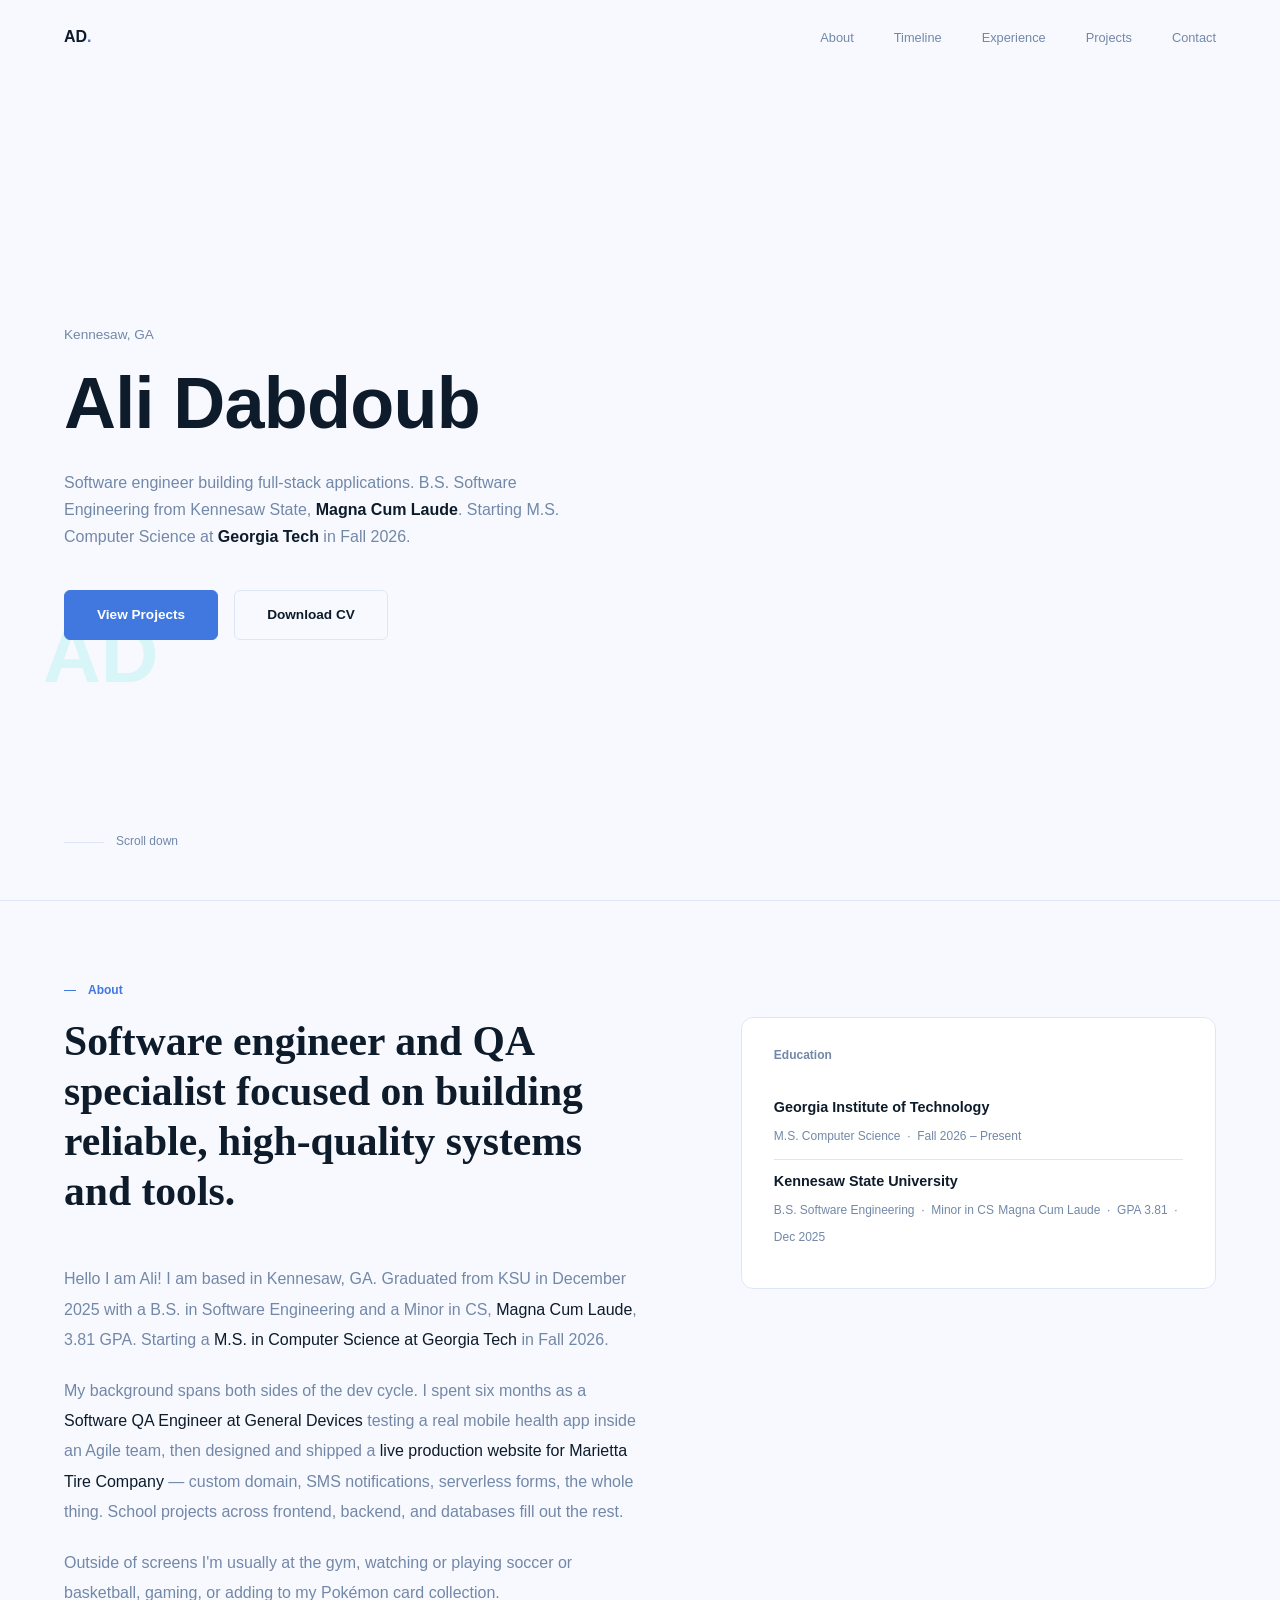
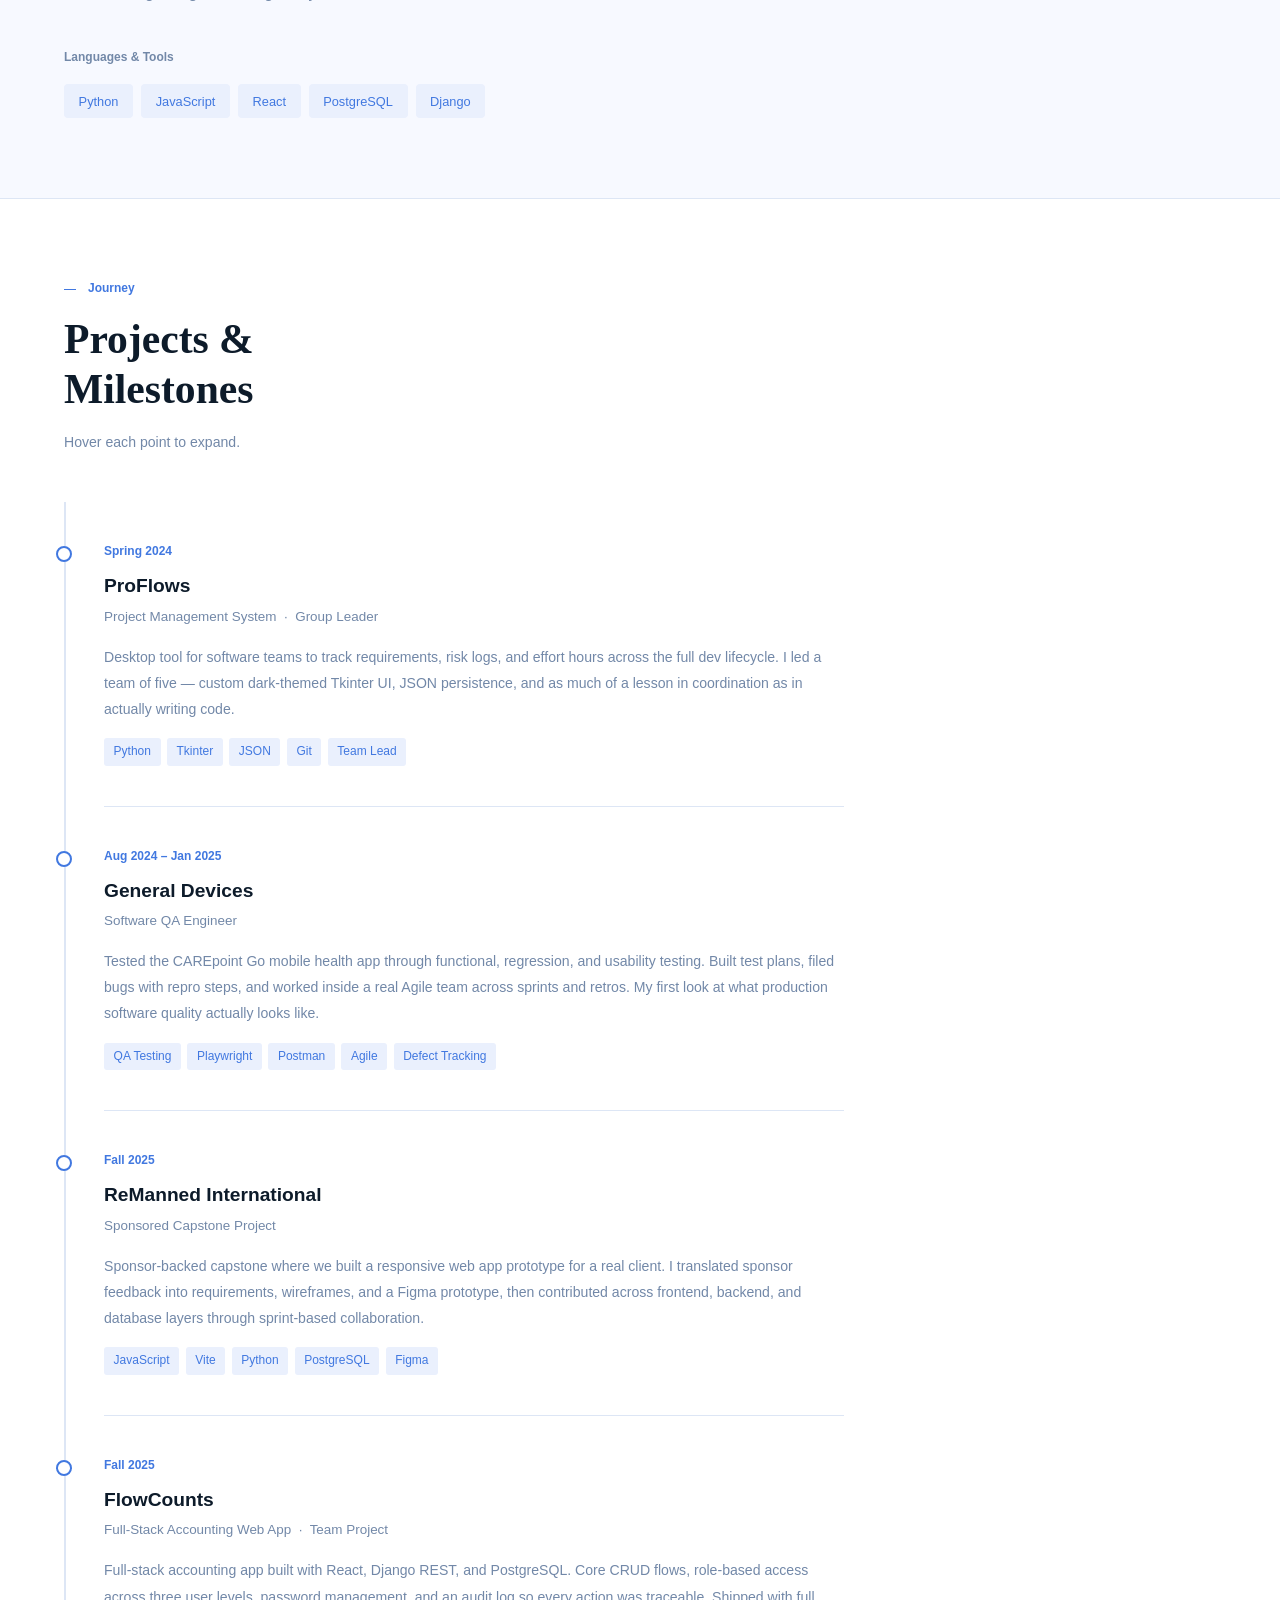
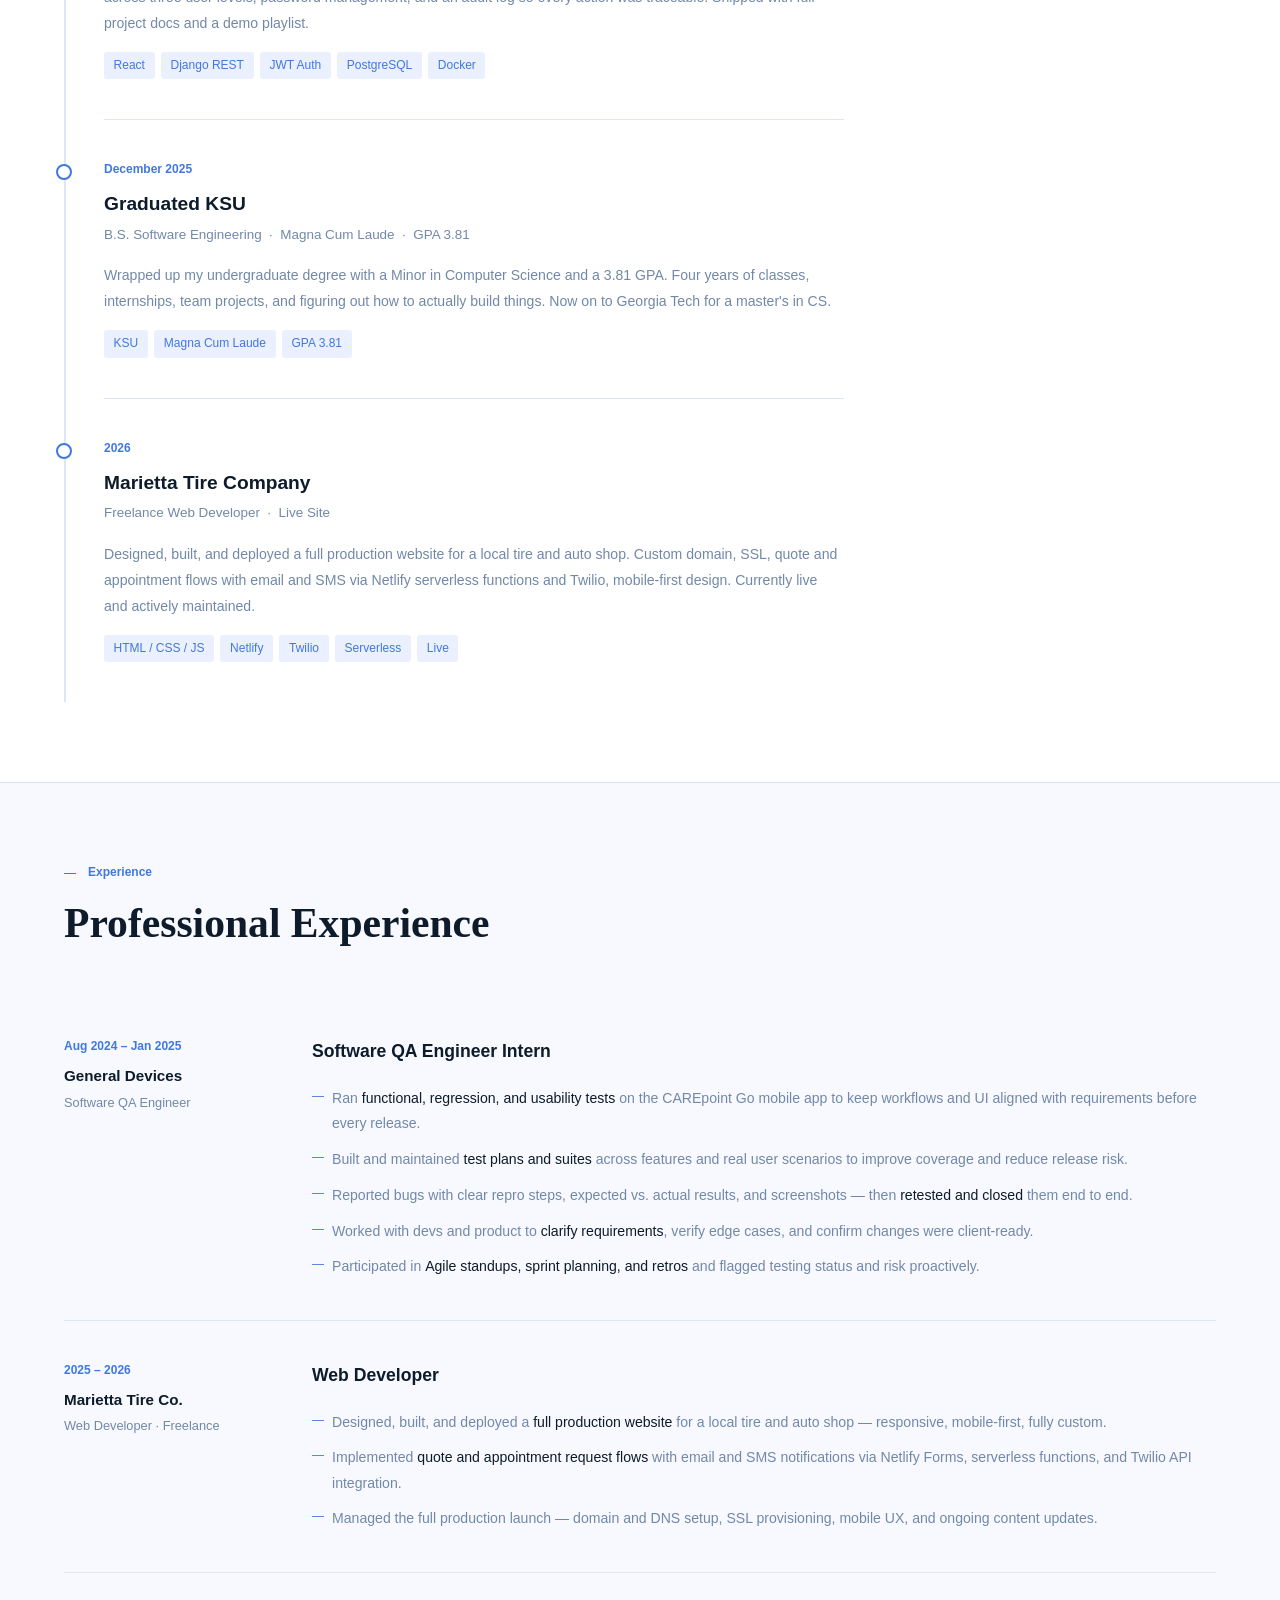
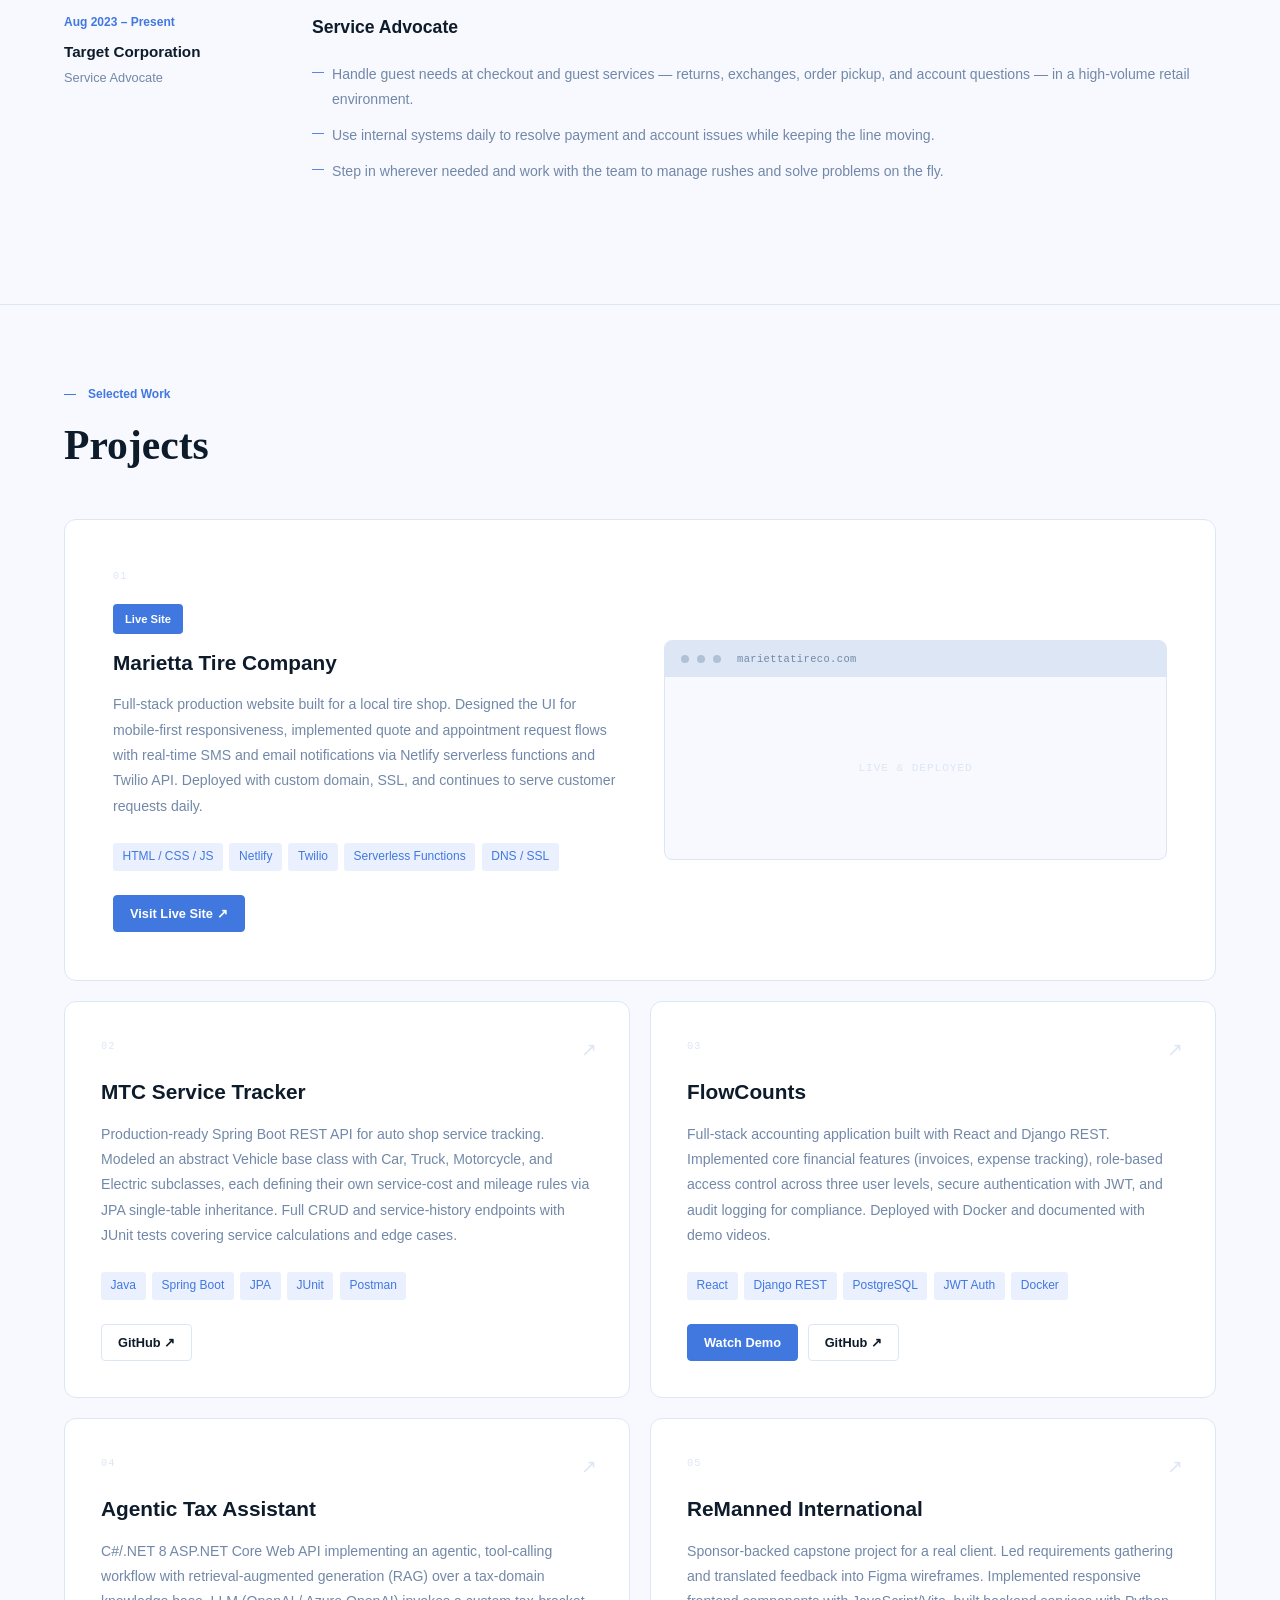
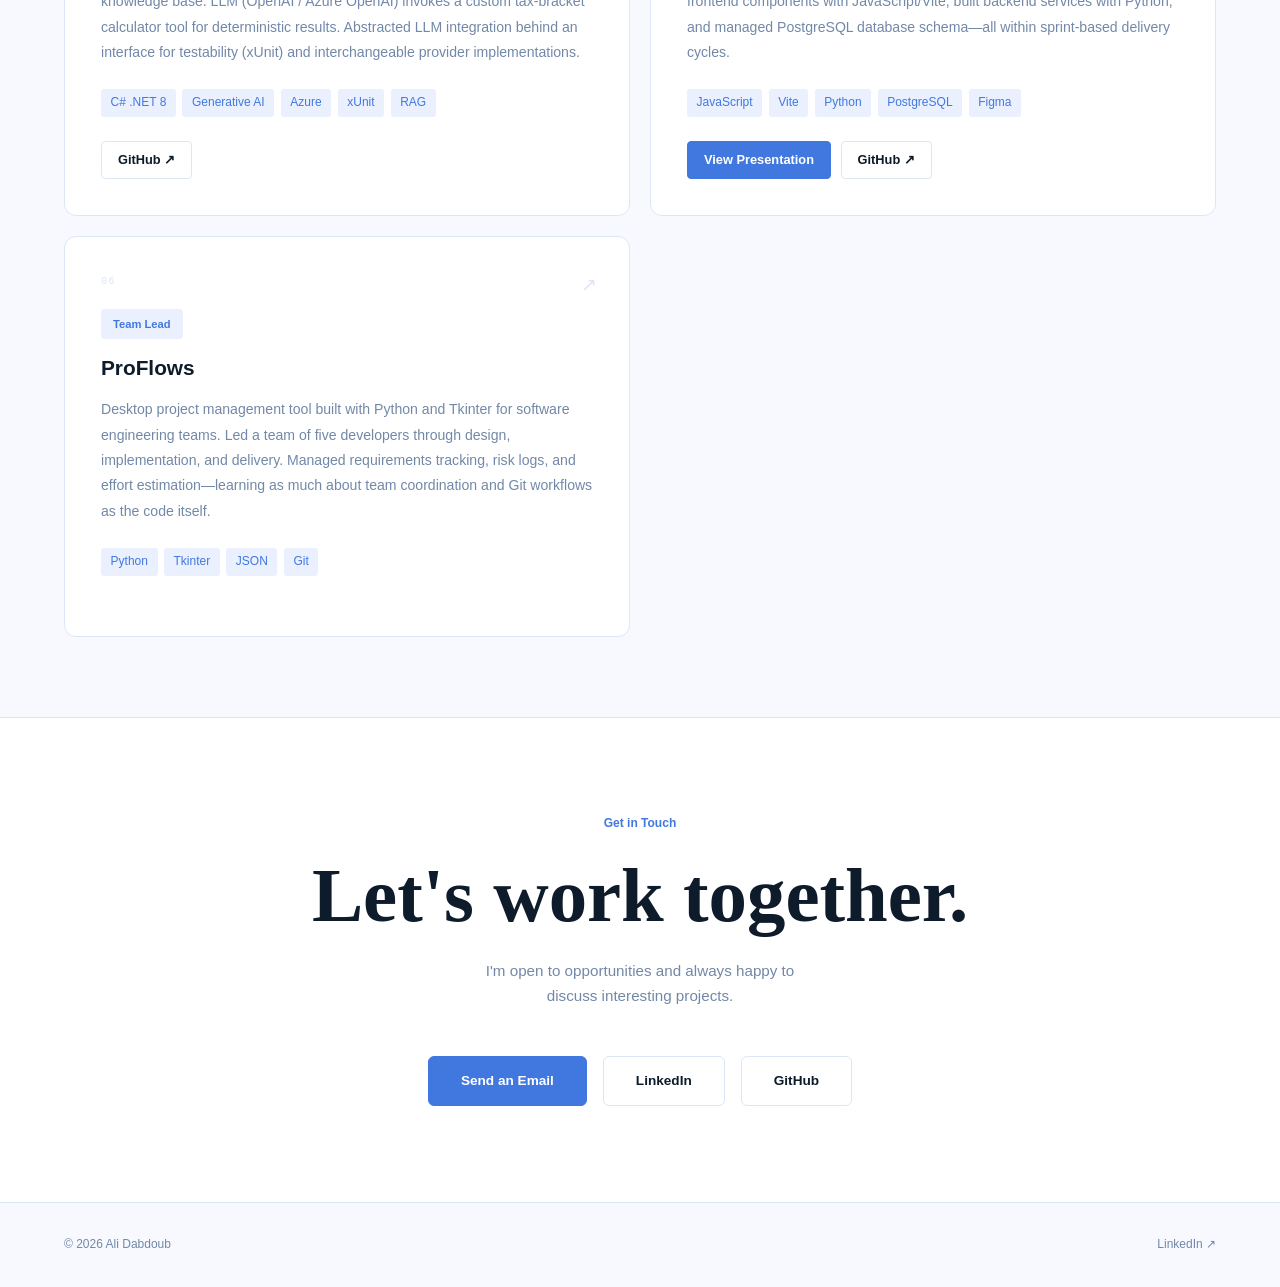
==== commit 1da23ec8: "update: portfolio with new projects and resume link - Remove LLC and internship designation from Gen" ====
--- a/index.html
+++ b/index.html
@@ -806,7 +806,7 @@
   </p>
   <div class="hero-ctas">
     <a href="#projects" class="btn btn-primary">View Projects</a>
-    <a href="adabdoub26.pdf" class="btn btn-outline" target="_blank">Download CV</a>
+    <a href="adabdoub.pdf" class="btn btn-outline" target="_blank">Download CV</a>
   </div>
   <div class="hero-scroll">
     <div class="hero-scroll-line"></div>
@@ -819,7 +819,7 @@
   <div class="section-label">About</div>
   <div class="about-grid">
     <div class="about-text reveal">
-      <h2>Aspiring software engineer interested in building tools that make people's lives easier.</h2>
+      <h2>Software engineer and QA specialist focused on building reliable, high-quality systems and tools.</h2>
       <p>
         Hello I am Ali! I am based in Kennesaw, GA. Graduated from KSU in December 2025 with a B.S. in Software Engineering and a Minor in CS, <strong>Magna Cum Laude</strong>, 3.81 GPA. Starting a <strong>M.S. in Computer Science at Georgia Tech</strong> in Fall 2026.
       </p>
@@ -887,8 +887,8 @@
     <div class="timeline-item reveal">
       <div class="timeline-dot"></div>
       <div class="timeline-date">Aug 2024 – Jan 2025</div>
-      <div class="timeline-title">General Devices LLC</div>
-      <div class="timeline-sub">Software QA Engineer Internship</div>
+      <div class="timeline-title">General Devices</div>
+      <div class="timeline-sub">Software QA Engineer</div>
       <div class="timeline-body">
         <p>Tested the CAREpoint Go mobile health app through functional, regression, and usability testing. Built test plans, filed bugs with repro steps, and worked inside a real Agile team across sprints and retros. My first look at what production software quality actually looks like.</p>
         <div class="t-tags">
@@ -979,8 +979,8 @@
     <div class="exp-item reveal">
       <div class="exp-meta">
         <span class="exp-date">Aug 2024 – Jan 2025</span>
-        <span class="exp-company">General Devices LLC</span>
-        <span class="exp-type">Software QA Engineer · Intern</span>
+        <span class="exp-company">General Devices</span>
+        <span class="exp-type">Software QA Engineer</span>
       </div>
       <div class="exp-body">
         <h4>Software QA Engineer Intern</h4>
@@ -1066,10 +1066,28 @@
       </div>
     </div>
 
+    <!-- MTC Service Tracker -->
+    <div class="project-card reveal ">
+      <span class="card-arrow">↗</span>
+      <div class="project-num">02</div>
+      <h3>MTC Service Tracker</h3>
+      <p>Production-ready Spring Boot REST API for auto shop service tracking. Modeled an abstract Vehicle base class with Car, Truck, Motorcycle, and Electric subclasses, each defining their own service-cost and mileage rules via JPA single-table inheritance. Full CRUD and service-history endpoints with JUnit tests covering service calculations and edge cases.</p>
+      <div class="p-tags">
+        <span class="p-tag">Java</span>
+        <span class="p-tag">Spring Boot</span>
+        <span class="p-tag">JPA</span>
+        <span class="p-tag">JUnit</span>
+        <span class="p-tag">Postman</span>
+      </div>
+      <div class="p-links">
+        <a href="https://github.com/alid03/mtc-service-tracker" target="_blank" class="p-link">GitHub ↗</a>
+      </div>
+    </div>
+
     <!-- FlowCounts -->
     <div class="project-card reveal ">
       <span class="card-arrow">↗</span>
-      <div class="project-num">02</div>
+      <div class="project-num">03</div>
       <h3>FlowCounts</h3>
       <p>Full-stack accounting application built with React and Django REST. Implemented core financial features (invoices, expense tracking), role-based access control across three user levels, secure authentication with JWT, and audit logging for compliance. Deployed with Docker and documented with demo videos.</p>
       <div class="p-tags">
@@ -1085,10 +1103,28 @@
       </div>
     </div>
 
+    <!-- Agentic Tax Assistant -->
+    <div class="project-card reveal ">
+      <span class="card-arrow">↗</span>
+      <div class="project-num">04</div>
+      <h3>Agentic Tax Assistant</h3>
+      <p>C#/.NET 8 ASP.NET Core Web API implementing an agentic, tool-calling workflow with retrieval-augmented generation (RAG) over a tax-domain knowledge base. LLM (OpenAI / Azure OpenAI) invokes a custom tax-bracket calculator tool for deterministic results. Abstracted LLM integration behind an interface for testability (xUnit) and interchangeable provider implementations.</p>
+      <div class="p-tags">
+        <span class="p-tag">C# .NET 8</span>
+        <span class="p-tag">Generative AI</span>
+        <span class="p-tag">Azure</span>
+        <span class="p-tag">xUnit</span>
+        <span class="p-tag">RAG</span>
+      </div>
+      <div class="p-links">
+        <a href="https://github.com/alid03/agentic-tax-assistant" target="_blank" class="p-link">GitHub ↗</a>
+      </div>
+    </div>
+
     <!-- ReManned -->
     <div class="project-card reveal ">
       <span class="card-arrow">↗</span>
-      <div class="project-num">03</div>
+      <div class="project-num">05</div>
       <h3>ReManned International</h3>
       <p>Sponsor-backed capstone project for a real client. Led requirements gathering and translated feedback into Figma wireframes. Implemented responsive frontend components with JavaScript/Vite, built backend services with Python, and managed PostgreSQL database schema—all within sprint-based delivery cycles.</p>
       <div class="p-tags">
@@ -1107,7 +1143,7 @@
     <!-- ProFlows -->
     <a href="https://github.com/alid03/project-management-system" target="_blank" class="project-card reveal ">
       <span class="card-arrow">↗</span>
-      <div class="project-num">04</div>
+      <div class="project-num">06</div>
       <span class="project-badge soft">Team Lead</span>
       <h3>ProFlows</h3>
       <p>Desktop project management tool built with Python and Tkinter for software engineering teams. Led a team of five developers through design, implementation, and delivery. Managed requirements tracking, risk logs, and effort estimation—learning as much about team coordination and Git workflows as the code itself.</p>
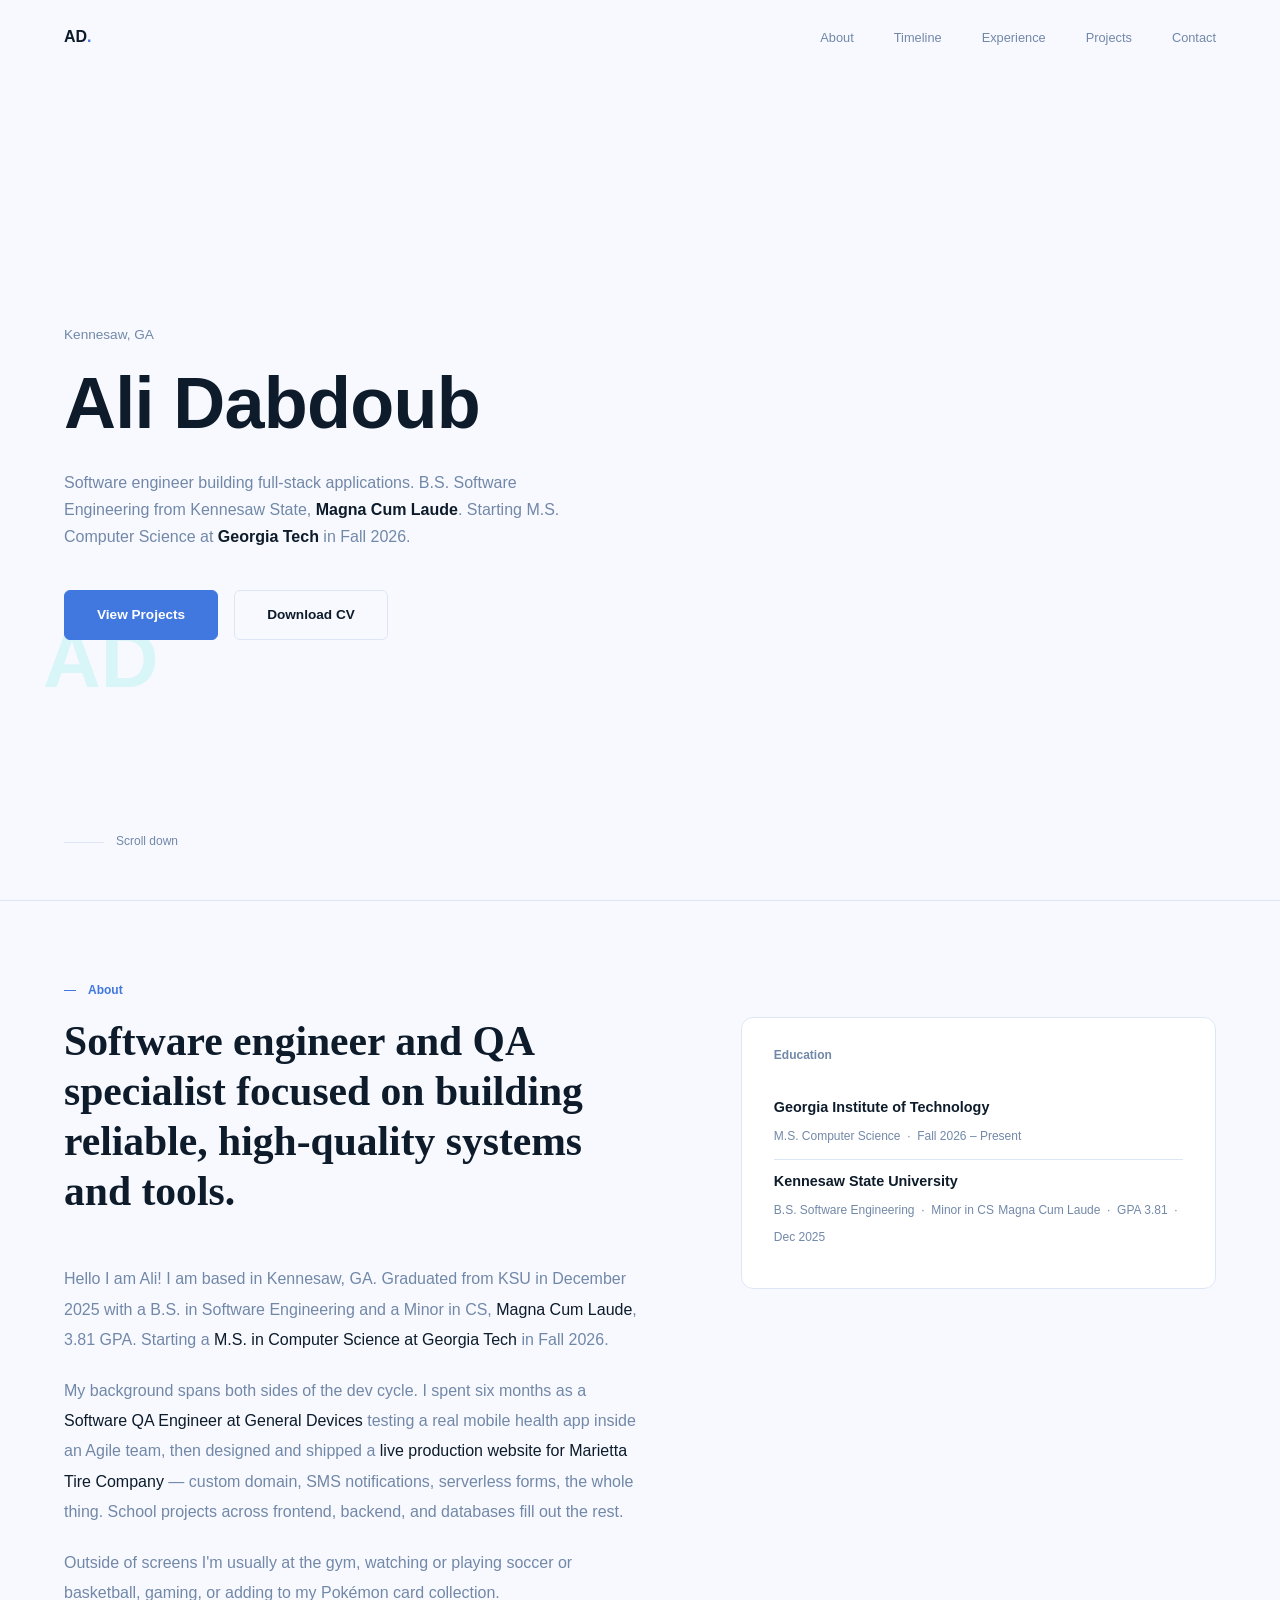
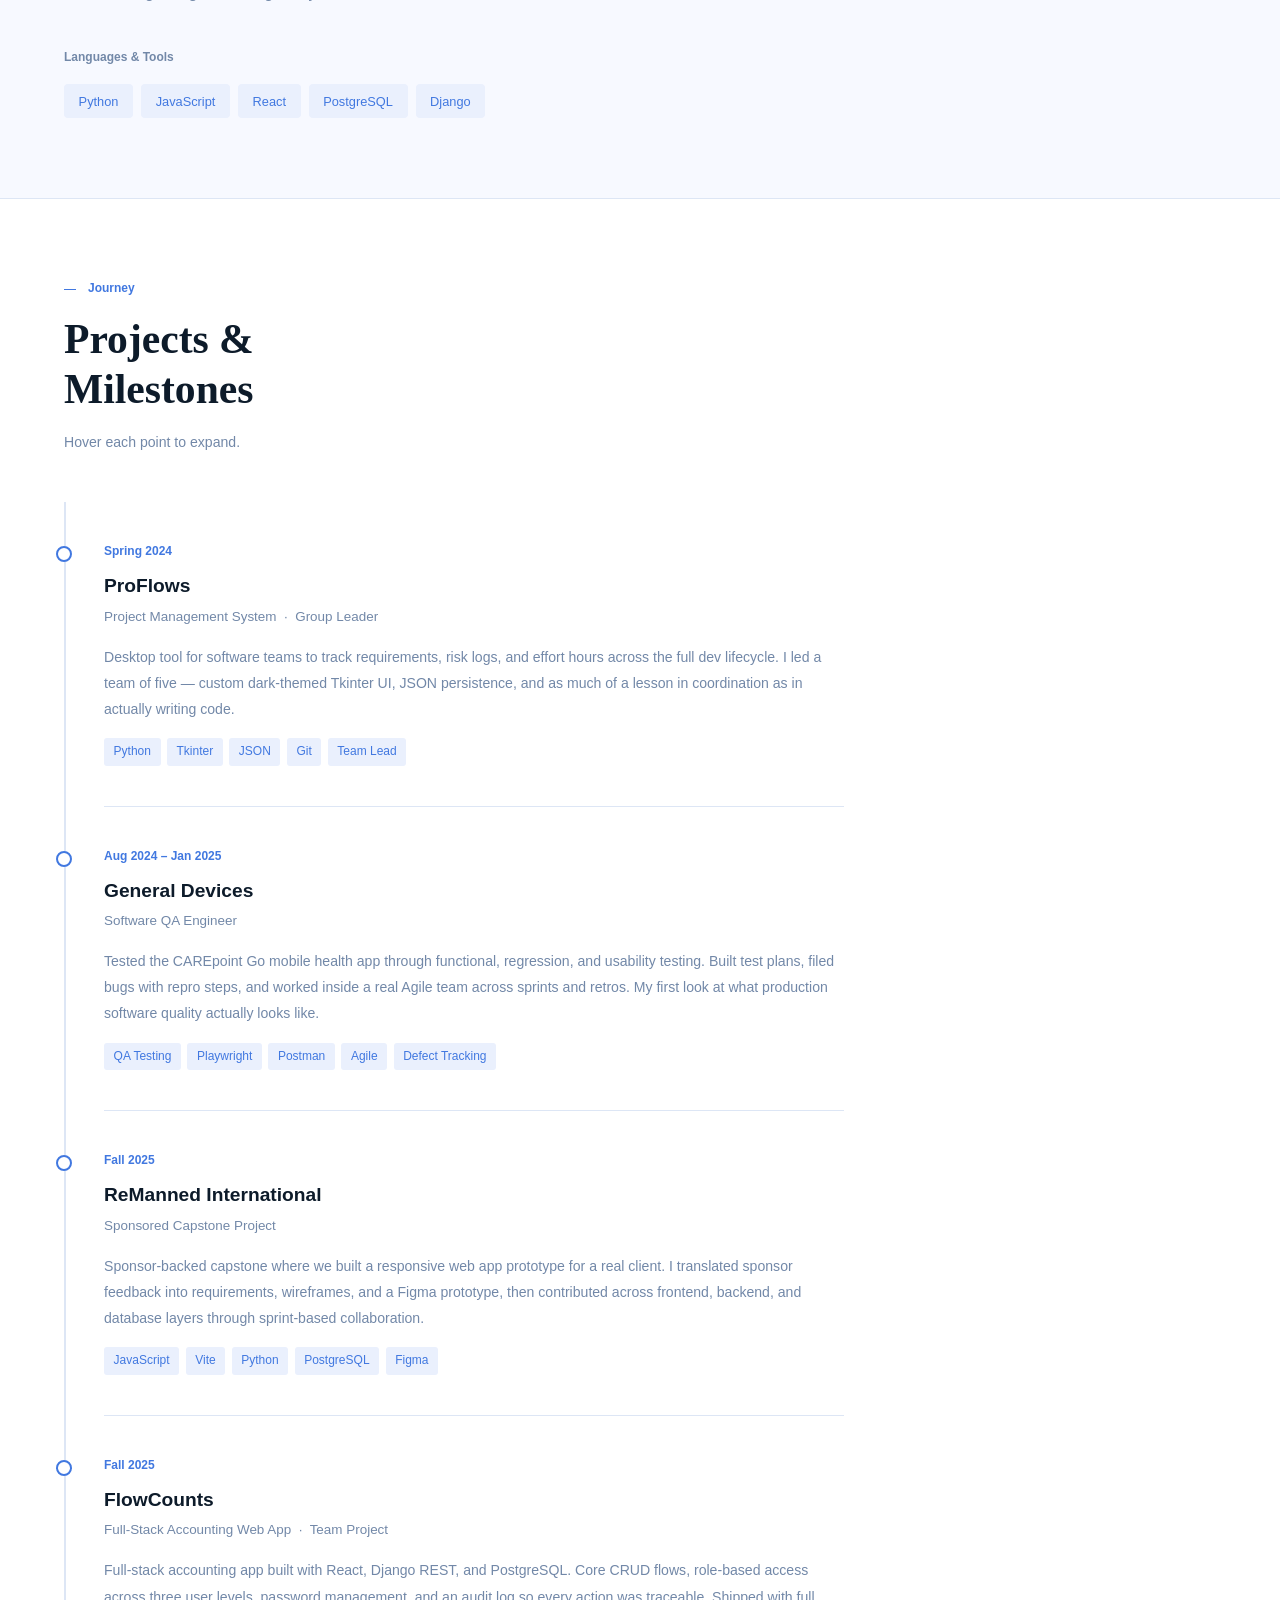
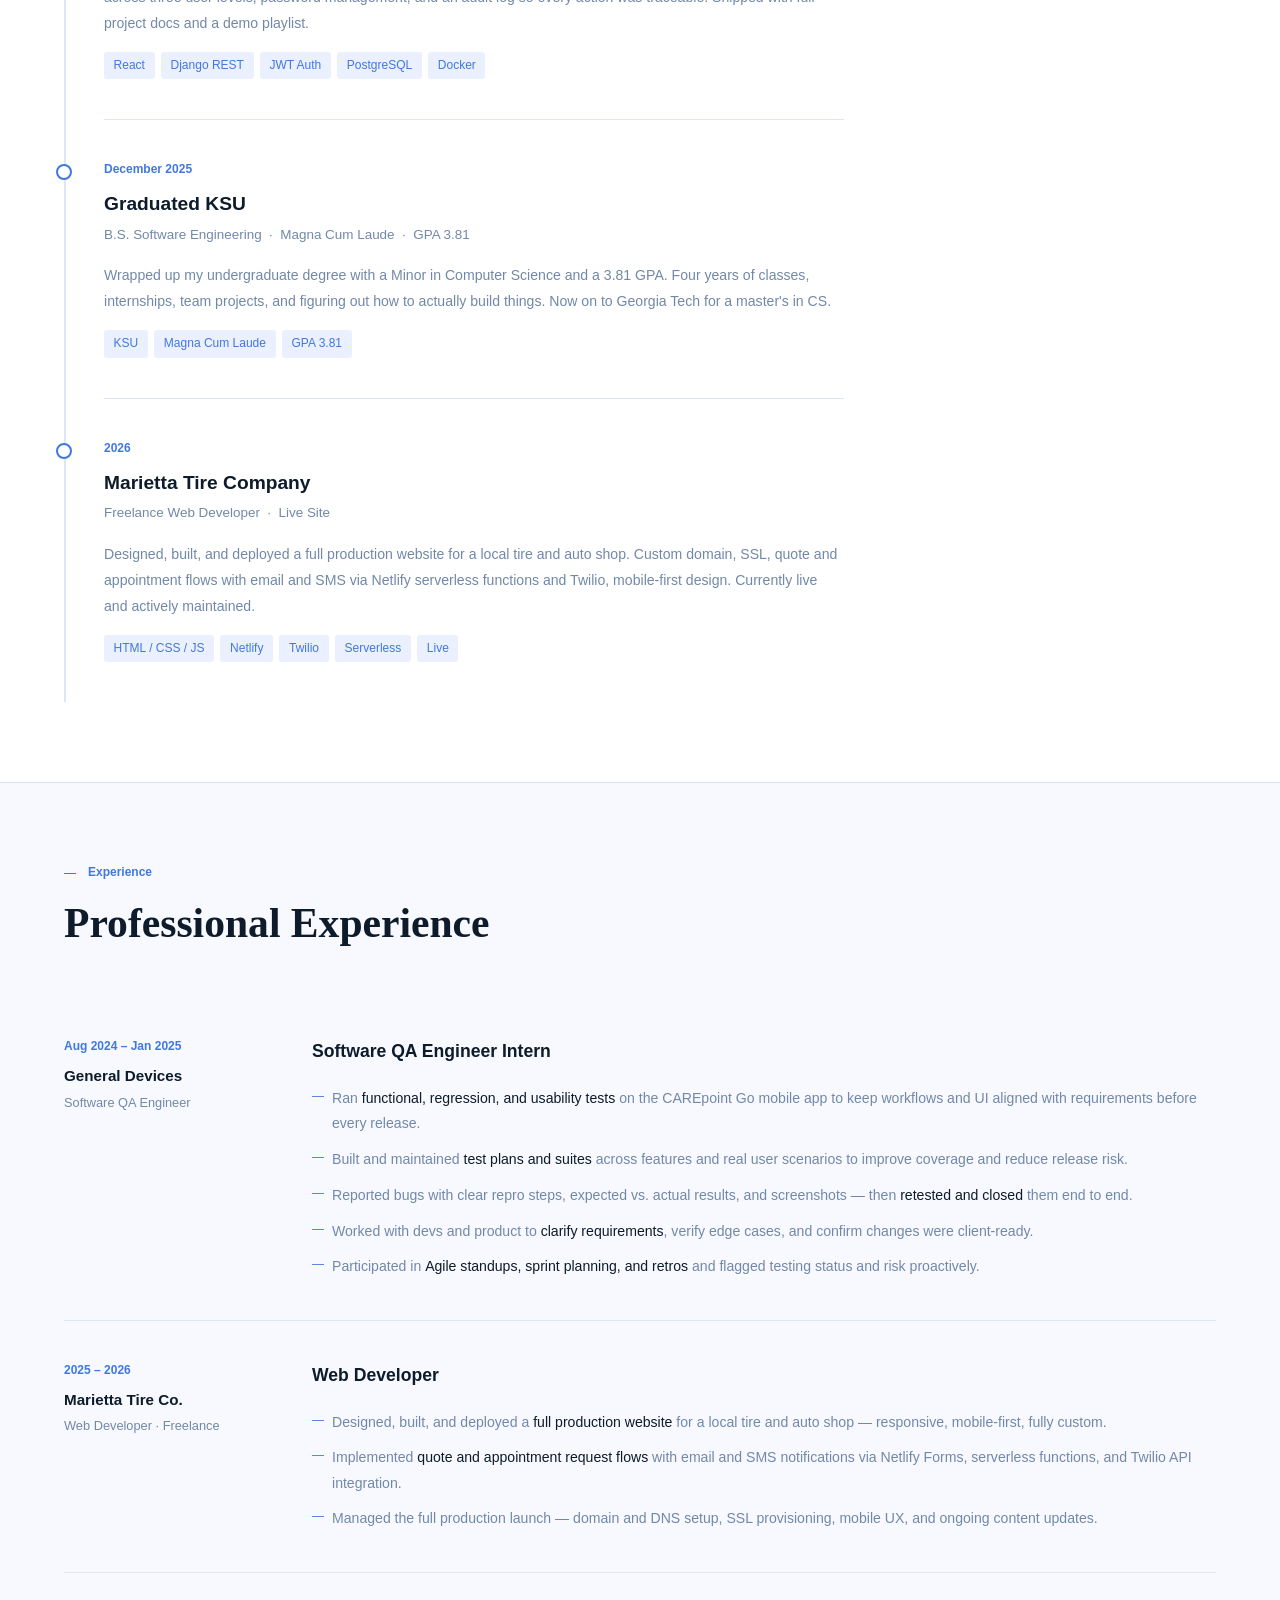
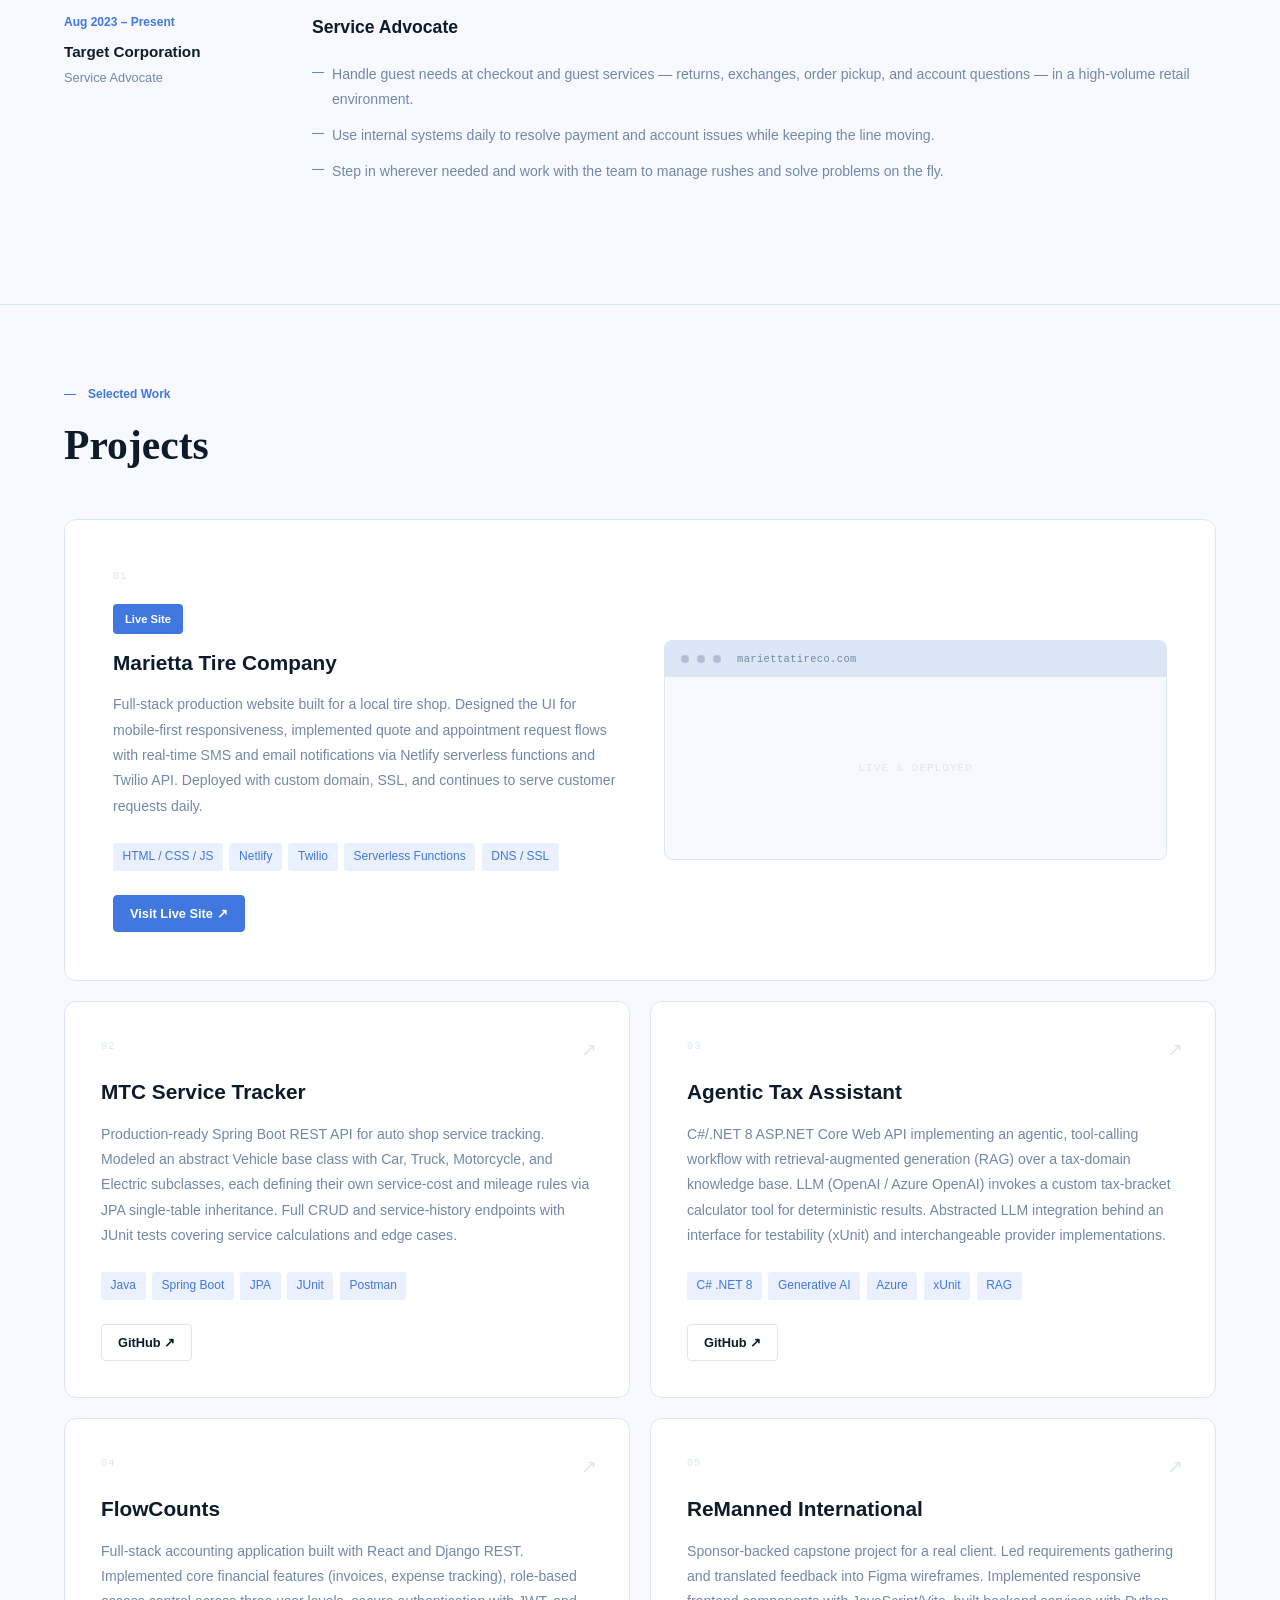
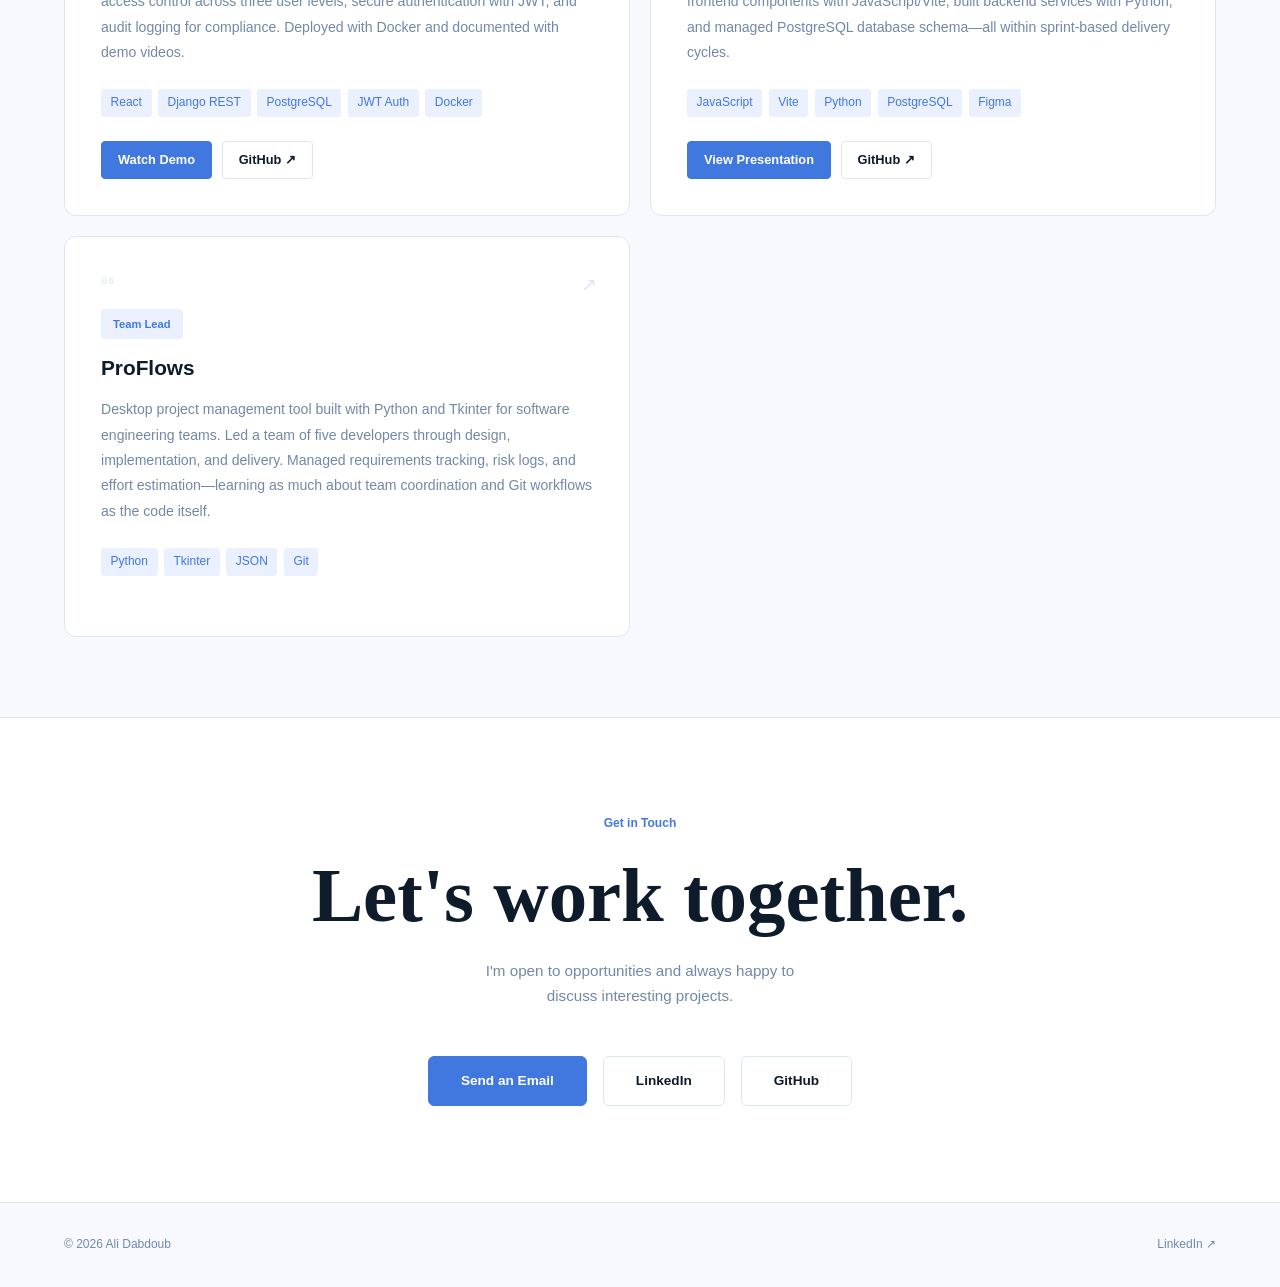
==== commit b88c2fee: "fix: reorder projects chronologically Move Agentic Tax Assistant before FlowCounts for chronological" ====
--- a/index.html
+++ b/index.html
@@ -1084,10 +1084,28 @@
       </div>
     </div>
 
+    <!-- Agentic Tax Assistant -->
+    <div class="project-card reveal ">
+      <span class="card-arrow">↗</span>
+      <div class="project-num">03</div>
+      <h3>Agentic Tax Assistant</h3>
+      <p>C#/.NET 8 ASP.NET Core Web API implementing an agentic, tool-calling workflow with retrieval-augmented generation (RAG) over a tax-domain knowledge base. LLM (OpenAI / Azure OpenAI) invokes a custom tax-bracket calculator tool for deterministic results. Abstracted LLM integration behind an interface for testability (xUnit) and interchangeable provider implementations.</p>
+      <div class="p-tags">
+        <span class="p-tag">C# .NET 8</span>
+        <span class="p-tag">Generative AI</span>
+        <span class="p-tag">Azure</span>
+        <span class="p-tag">xUnit</span>
+        <span class="p-tag">RAG</span>
+      </div>
+      <div class="p-links">
+        <a href="https://github.com/alid03/agentic-tax-assistant" target="_blank" class="p-link">GitHub ↗</a>
+      </div>
+    </div>
+
     <!-- FlowCounts -->
     <div class="project-card reveal ">
       <span class="card-arrow">↗</span>
-      <div class="project-num">03</div>
+      <div class="project-num">04</div>
       <h3>FlowCounts</h3>
       <p>Full-stack accounting application built with React and Django REST. Implemented core financial features (invoices, expense tracking), role-based access control across three user levels, secure authentication with JWT, and audit logging for compliance. Deployed with Docker and documented with demo videos.</p>
       <div class="p-tags">
@@ -1100,24 +1118,6 @@
       <div class="p-links">
         <a href="http://www.youtube.com/playlist?list=PLQFfdq896UcCqVd8uQLcG-7Qym5zXyBnj" target="_blank" class="p-link primary">Watch Demo</a>
         <a href="https://github.com/carolinevarner/FlowCounts" target="_blank" class="p-link">GitHub ↗</a>
-      </div>
-    </div>
-
-    <!-- Agentic Tax Assistant -->
-    <div class="project-card reveal ">
-      <span class="card-arrow">↗</span>
-      <div class="project-num">04</div>
-      <h3>Agentic Tax Assistant</h3>
-      <p>C#/.NET 8 ASP.NET Core Web API implementing an agentic, tool-calling workflow with retrieval-augmented generation (RAG) over a tax-domain knowledge base. LLM (OpenAI / Azure OpenAI) invokes a custom tax-bracket calculator tool for deterministic results. Abstracted LLM integration behind an interface for testability (xUnit) and interchangeable provider implementations.</p>
-      <div class="p-tags">
-        <span class="p-tag">C# .NET 8</span>
-        <span class="p-tag">Generative AI</span>
-        <span class="p-tag">Azure</span>
-        <span class="p-tag">xUnit</span>
-        <span class="p-tag">RAG</span>
-      </div>
-      <div class="p-links">
-        <a href="https://github.com/alid03/agentic-tax-assistant" target="_blank" class="p-link">GitHub ↗</a>
       </div>
     </div>
 
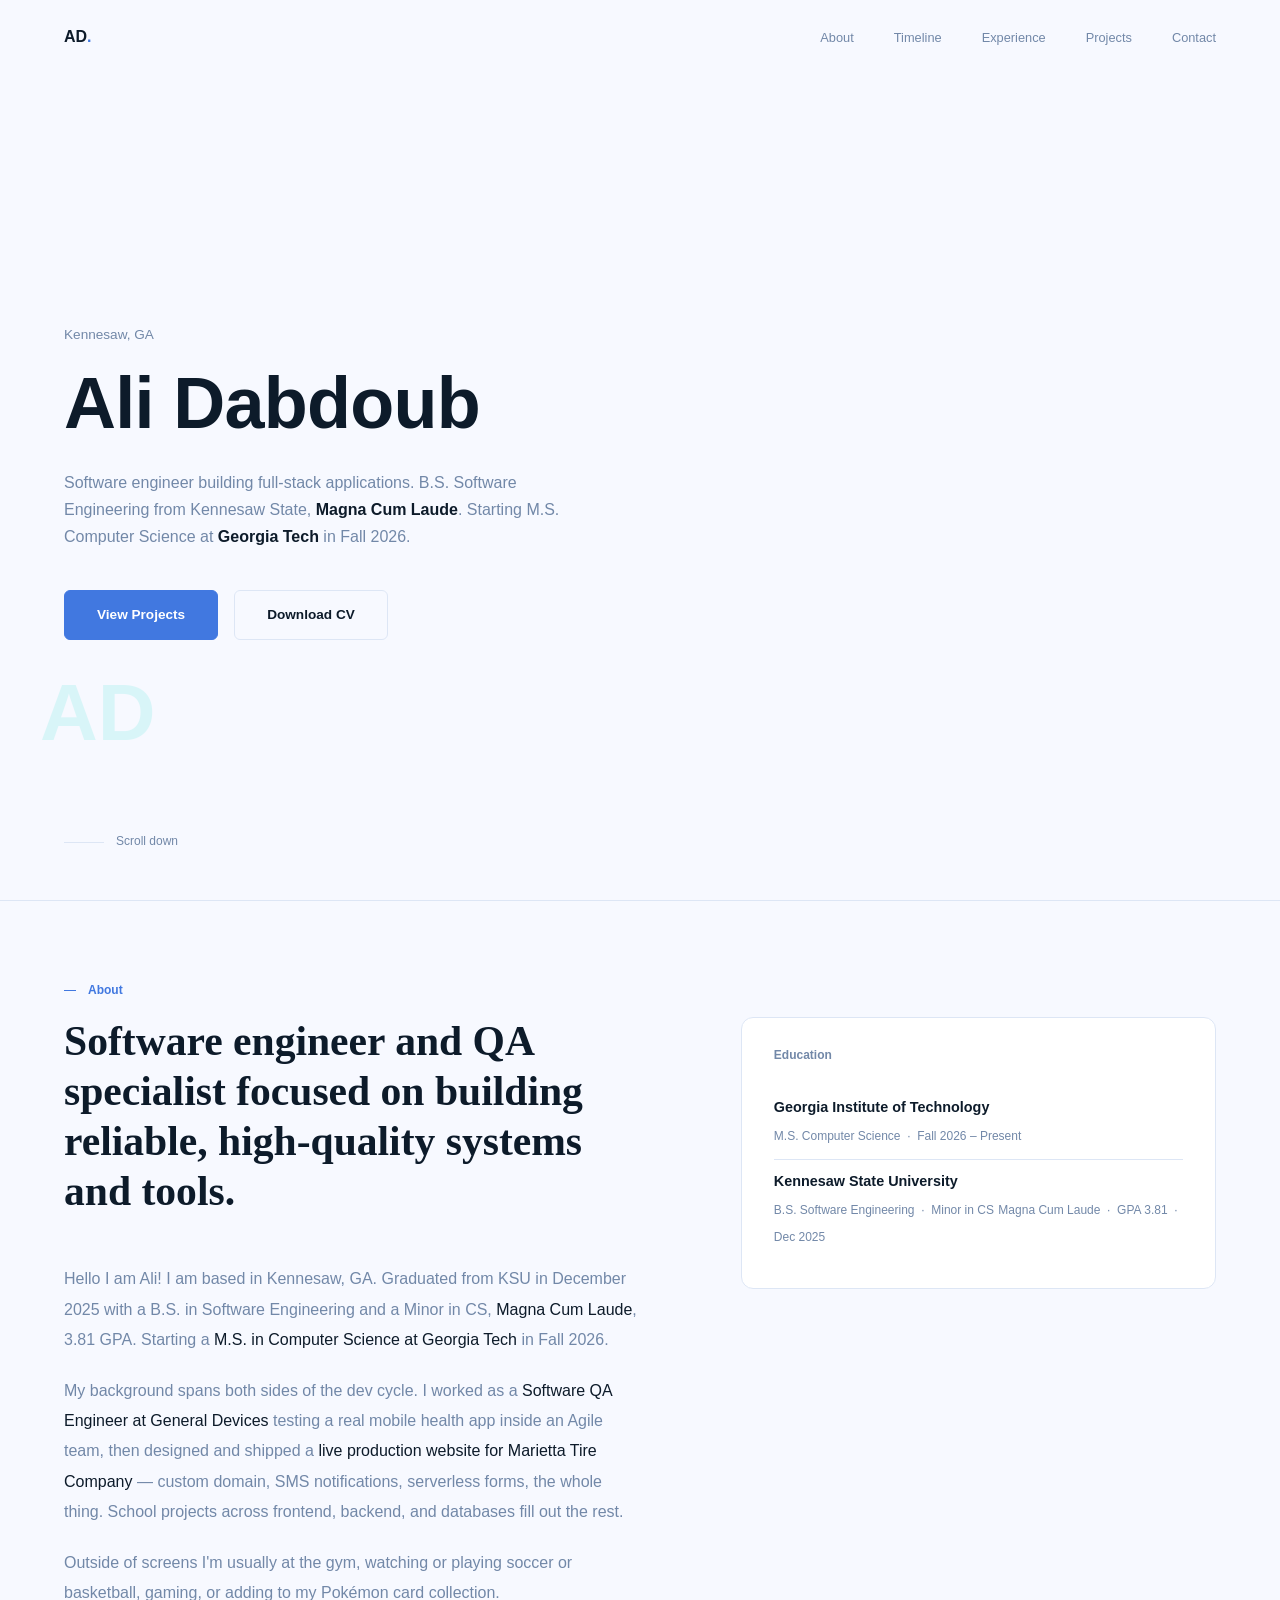
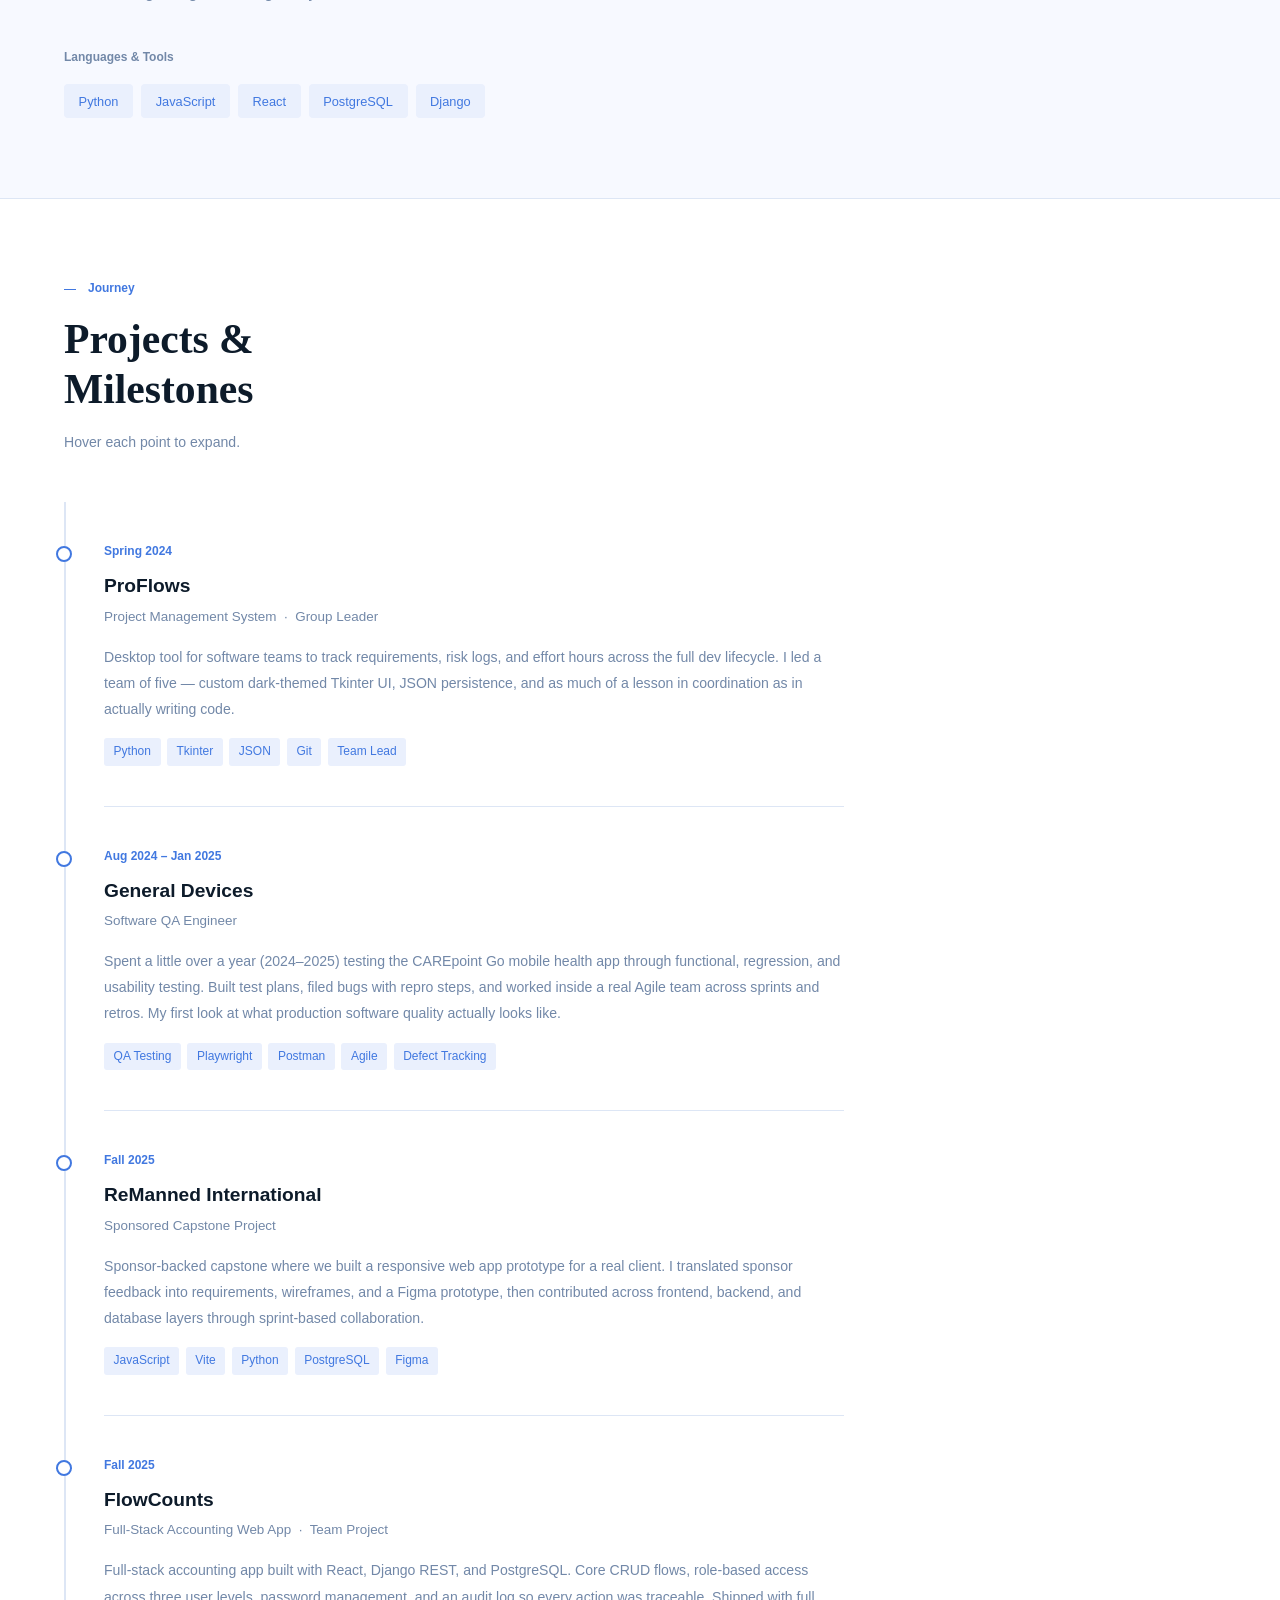
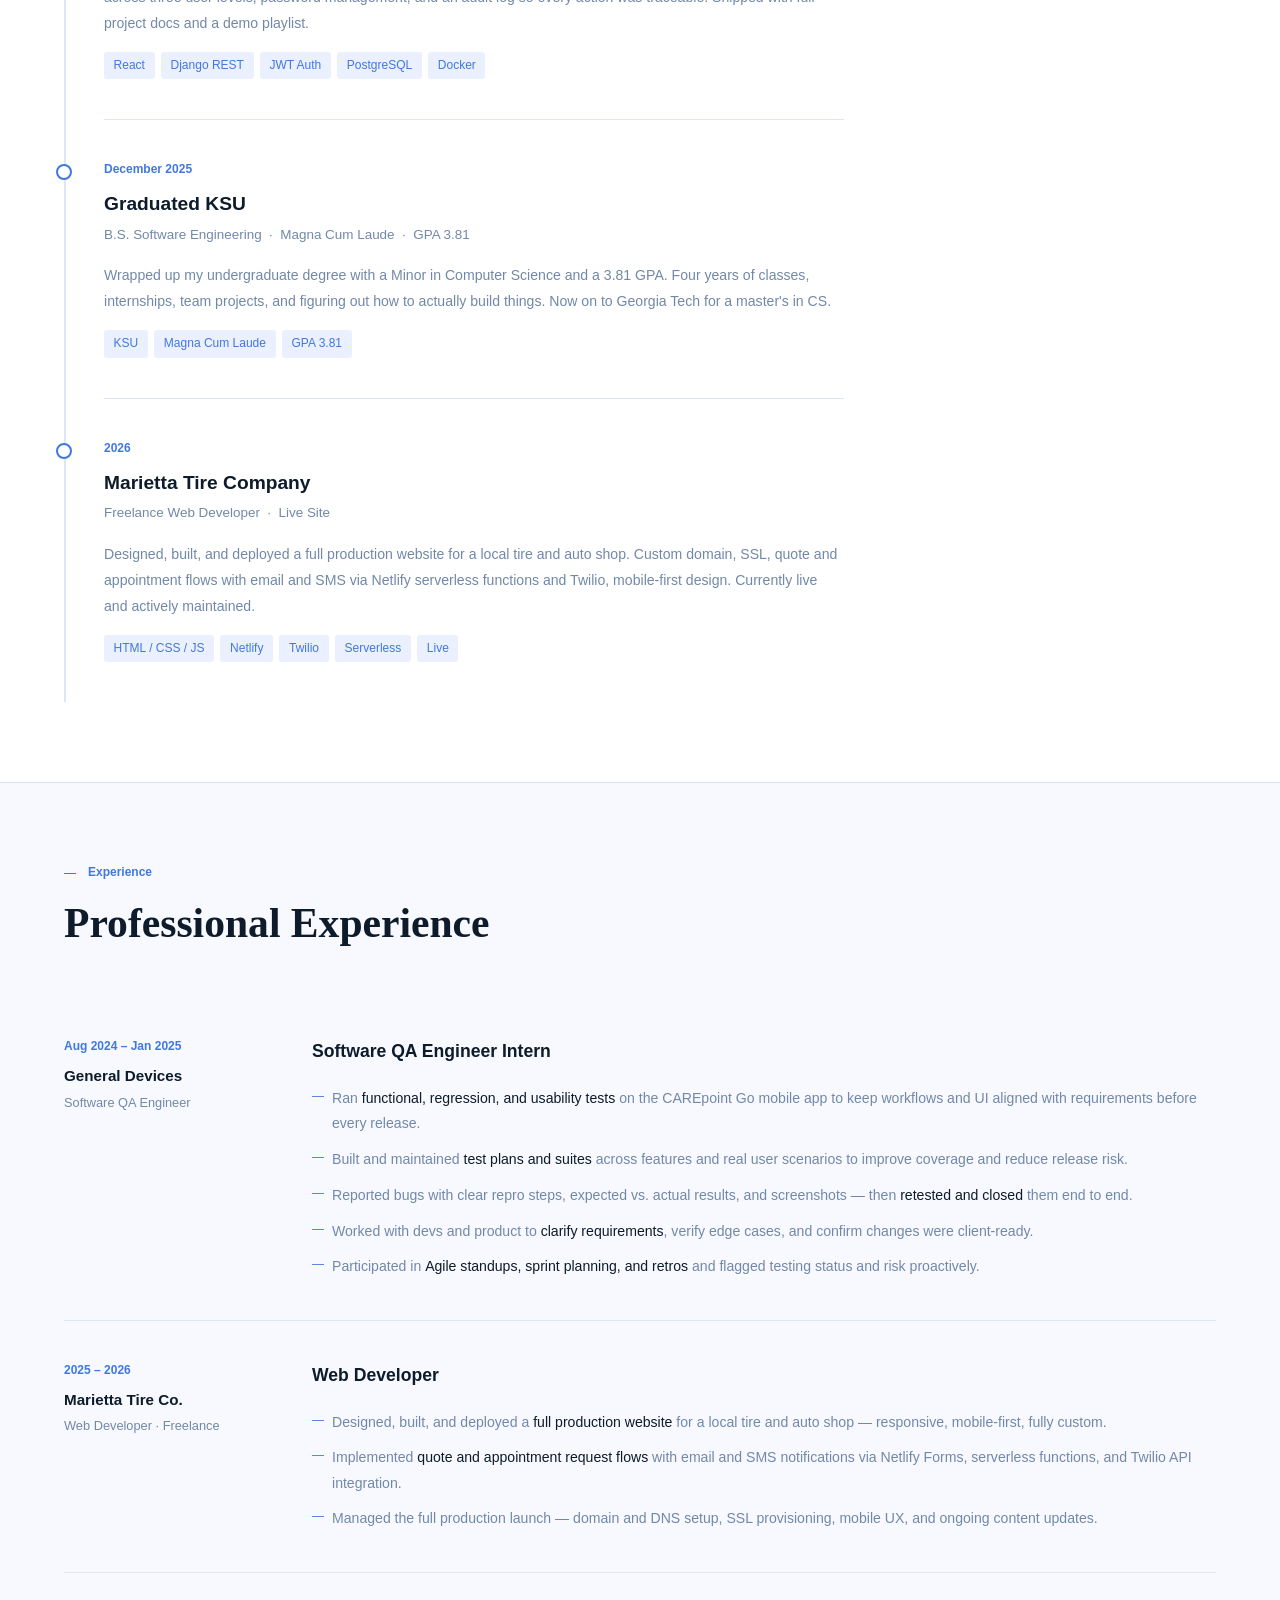
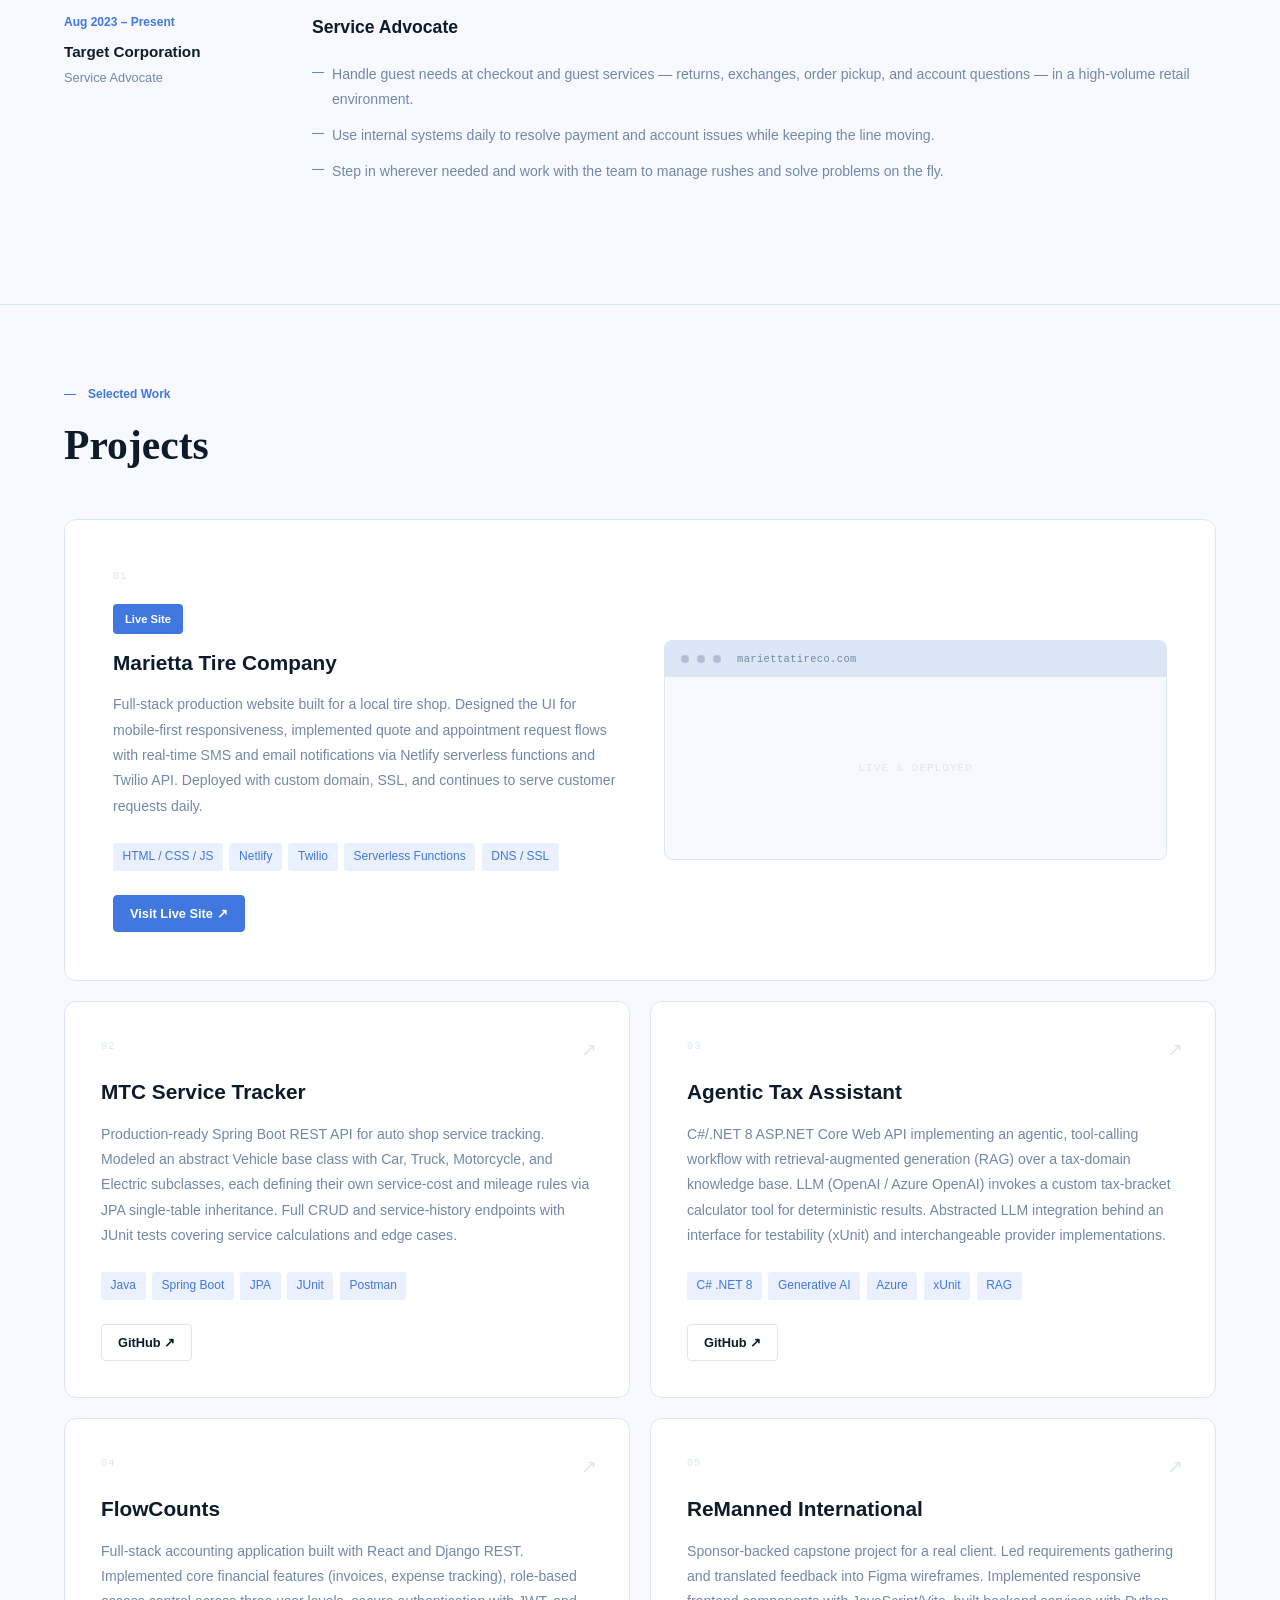
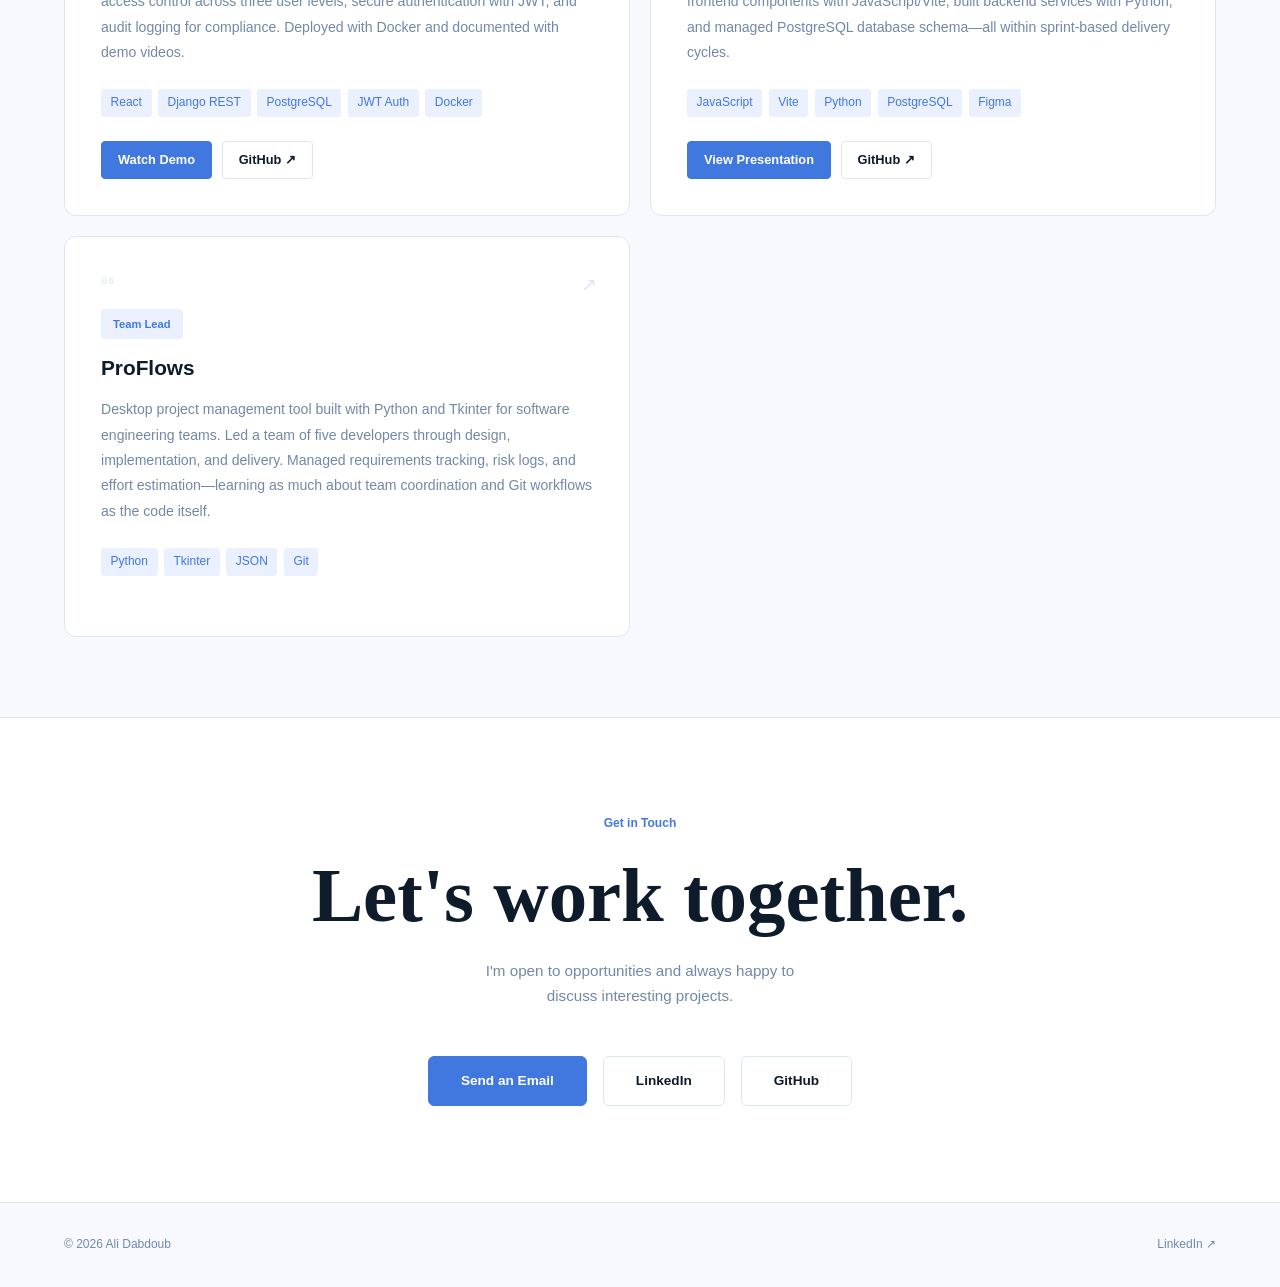
==== commit 8948af3e: "update: clarify General Devices duration - Remove "six months" from About section - Add "a little ov" ====
--- a/index.html
+++ b/index.html
@@ -824,7 +824,7 @@
         Hello I am Ali! I am based in Kennesaw, GA. Graduated from KSU in December 2025 with a B.S. in Software Engineering and a Minor in CS, <strong>Magna Cum Laude</strong>, 3.81 GPA. Starting a <strong>M.S. in Computer Science at Georgia Tech</strong> in Fall 2026.
       </p>
       <p>
-        My background spans both sides of the dev cycle. I spent six months as a <strong>Software QA Engineer at General Devices</strong> testing a real mobile health app inside an Agile team, then designed and shipped a <strong>live production website for Marietta Tire Company</strong> — custom domain, SMS notifications, serverless forms, the whole thing. School projects across frontend, backend, and databases fill out the rest.
+        My background spans both sides of the dev cycle. I worked as a <strong>Software QA Engineer at General Devices</strong> testing a real mobile health app inside an Agile team, then designed and shipped a <strong>live production website for Marietta Tire Company</strong> — custom domain, SMS notifications, serverless forms, the whole thing. School projects across frontend, backend, and databases fill out the rest.
       </p>
       <p>
         Outside of screens I'm usually at the gym, watching or playing soccer or basketball, gaming, or adding to my Pokémon card collection.
@@ -890,7 +890,7 @@
       <div class="timeline-title">General Devices</div>
       <div class="timeline-sub">Software QA Engineer</div>
       <div class="timeline-body">
-        <p>Tested the CAREpoint Go mobile health app through functional, regression, and usability testing. Built test plans, filed bugs with repro steps, and worked inside a real Agile team across sprints and retros. My first look at what production software quality actually looks like.</p>
+        <p>Spent a little over a year (2024–2025) testing the CAREpoint Go mobile health app through functional, regression, and usability testing. Built test plans, filed bugs with repro steps, and worked inside a real Agile team across sprints and retros. My first look at what production software quality actually looks like.</p>
         <div class="t-tags">
           <span class="t-tag">QA Testing</span>
           <span class="t-tag">Playwright</span>
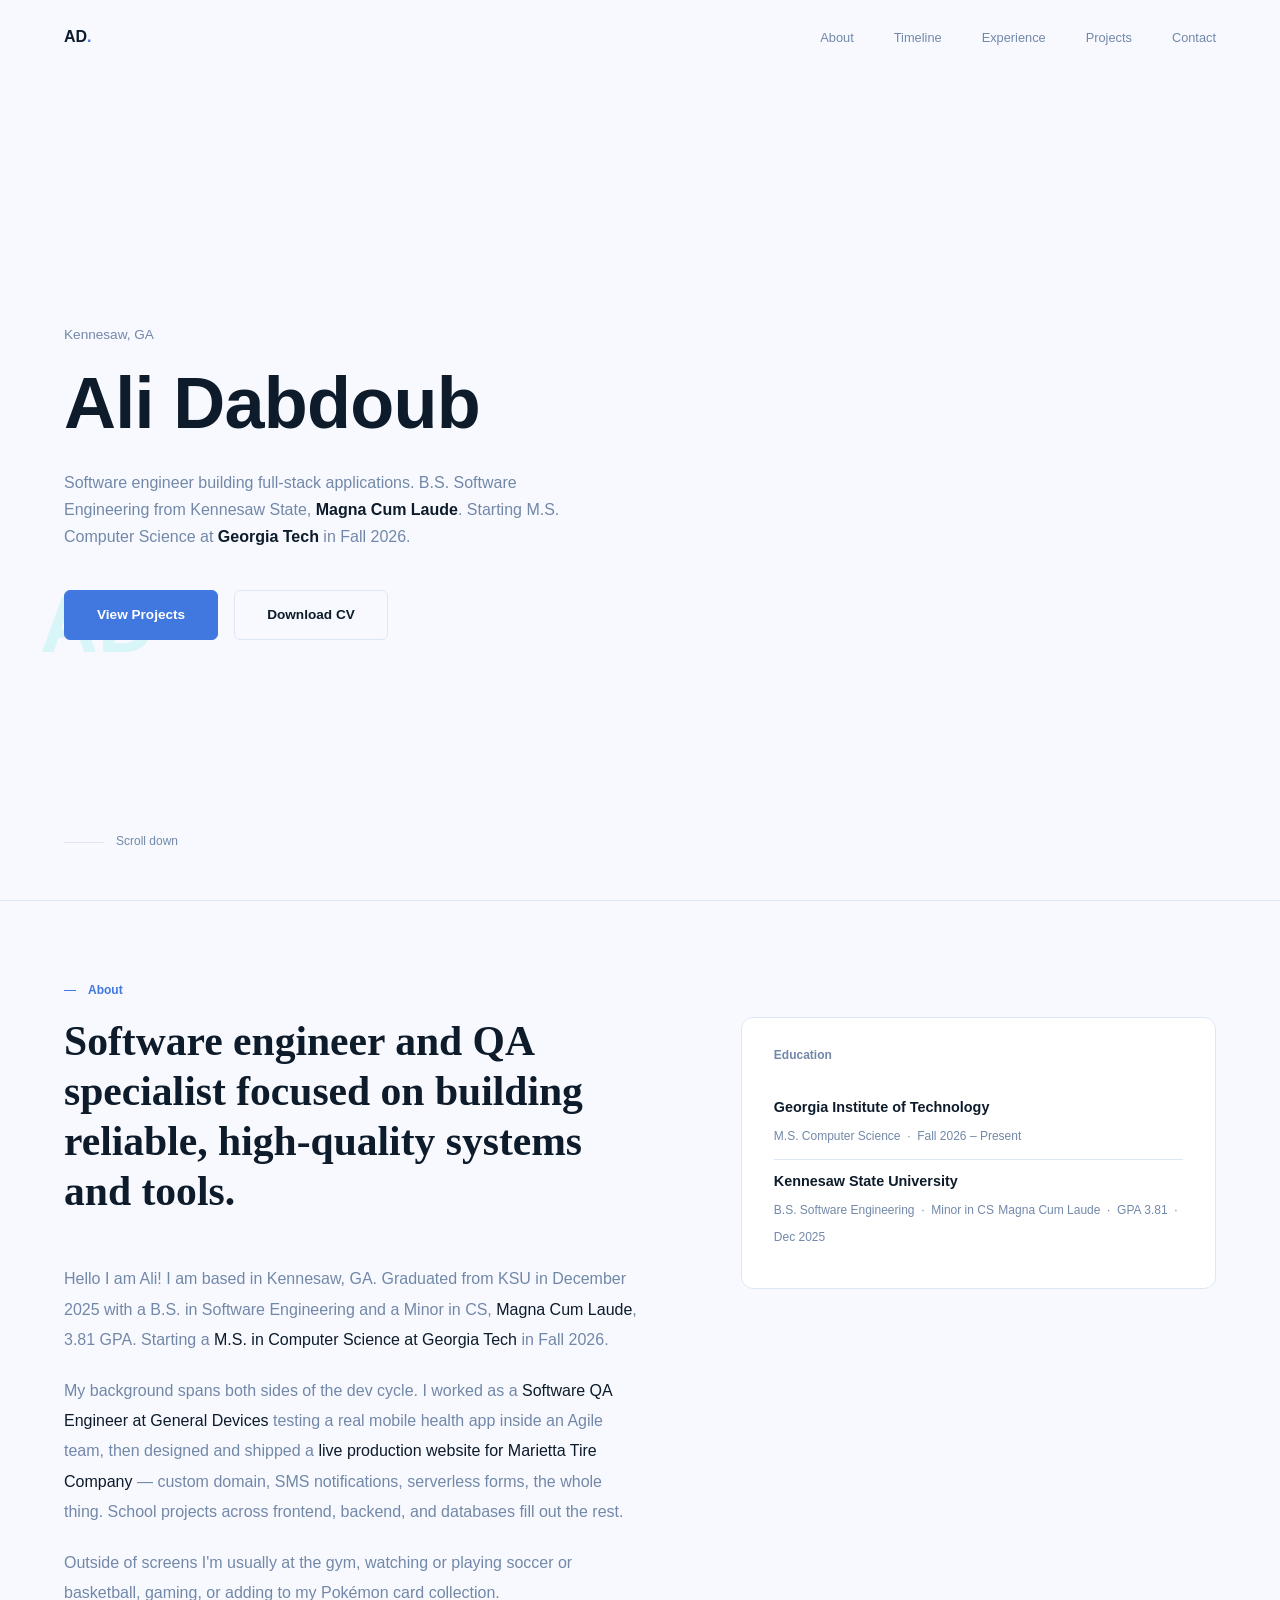
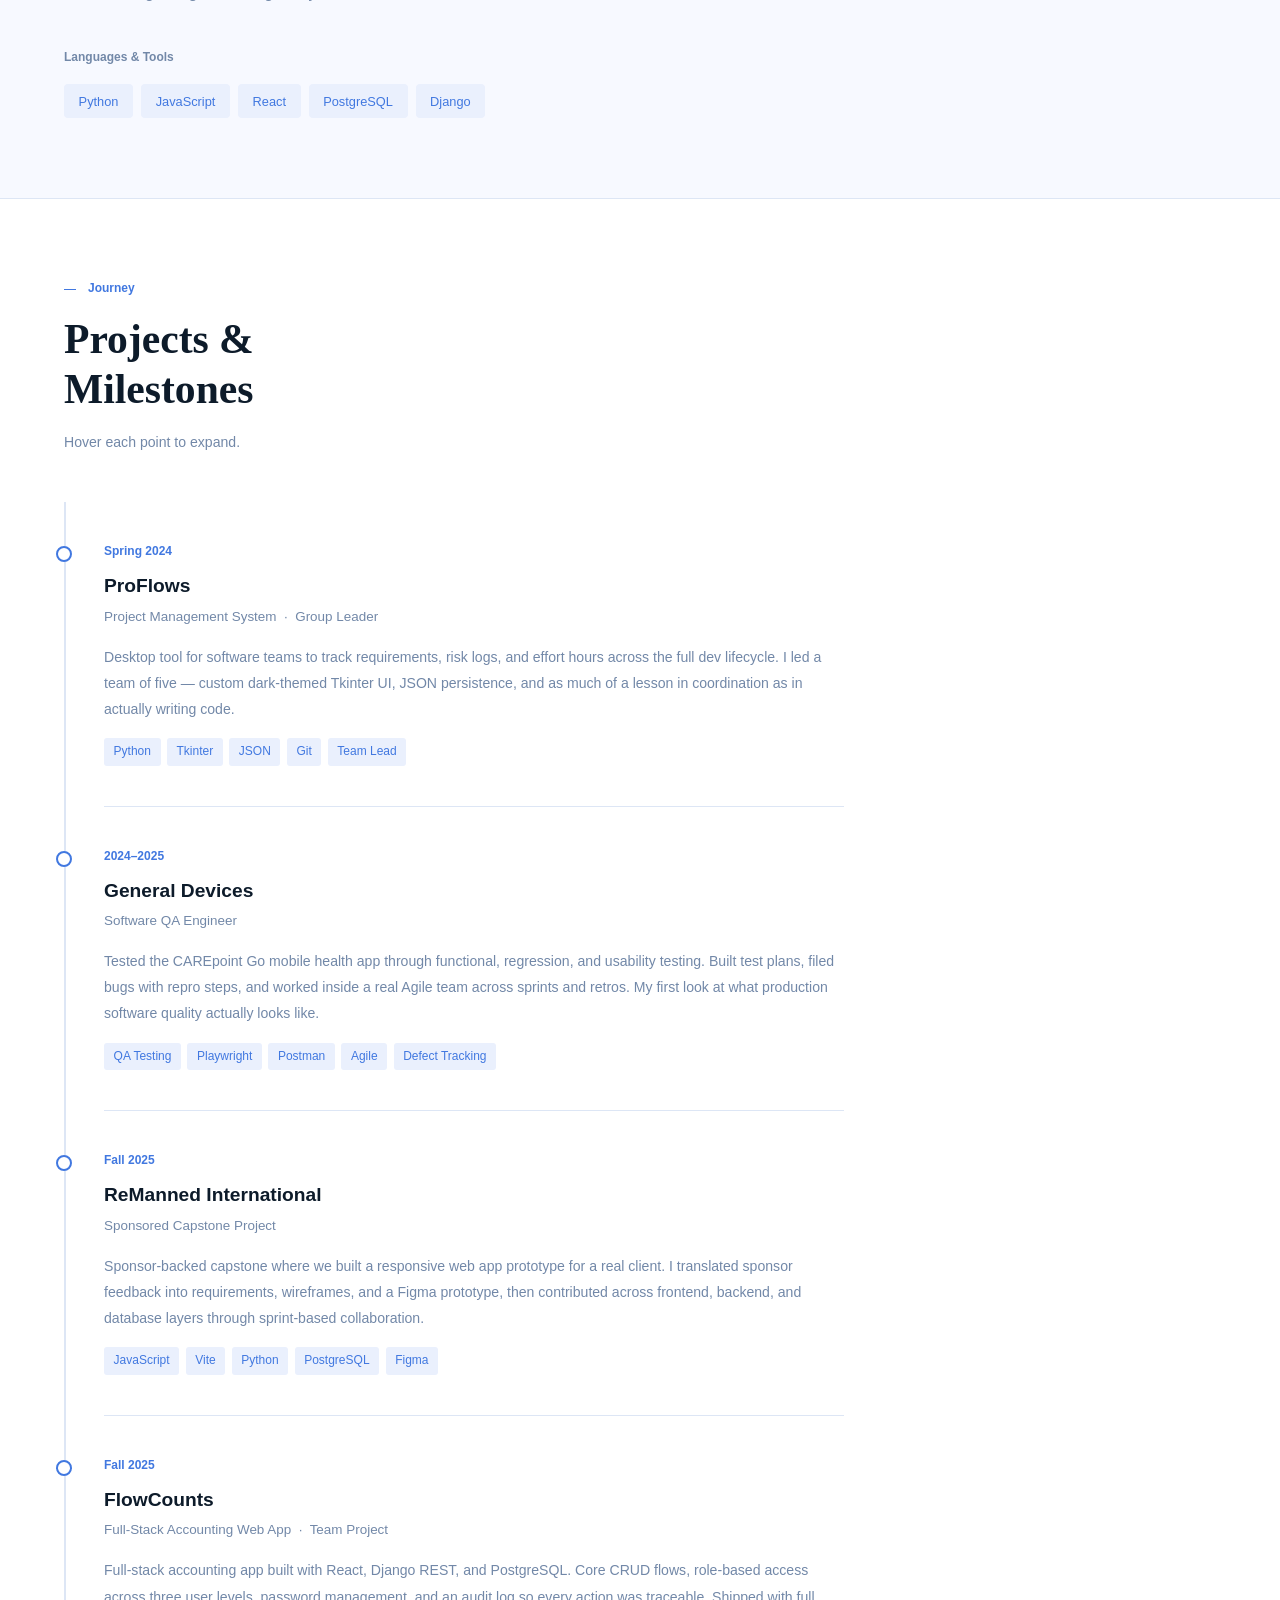
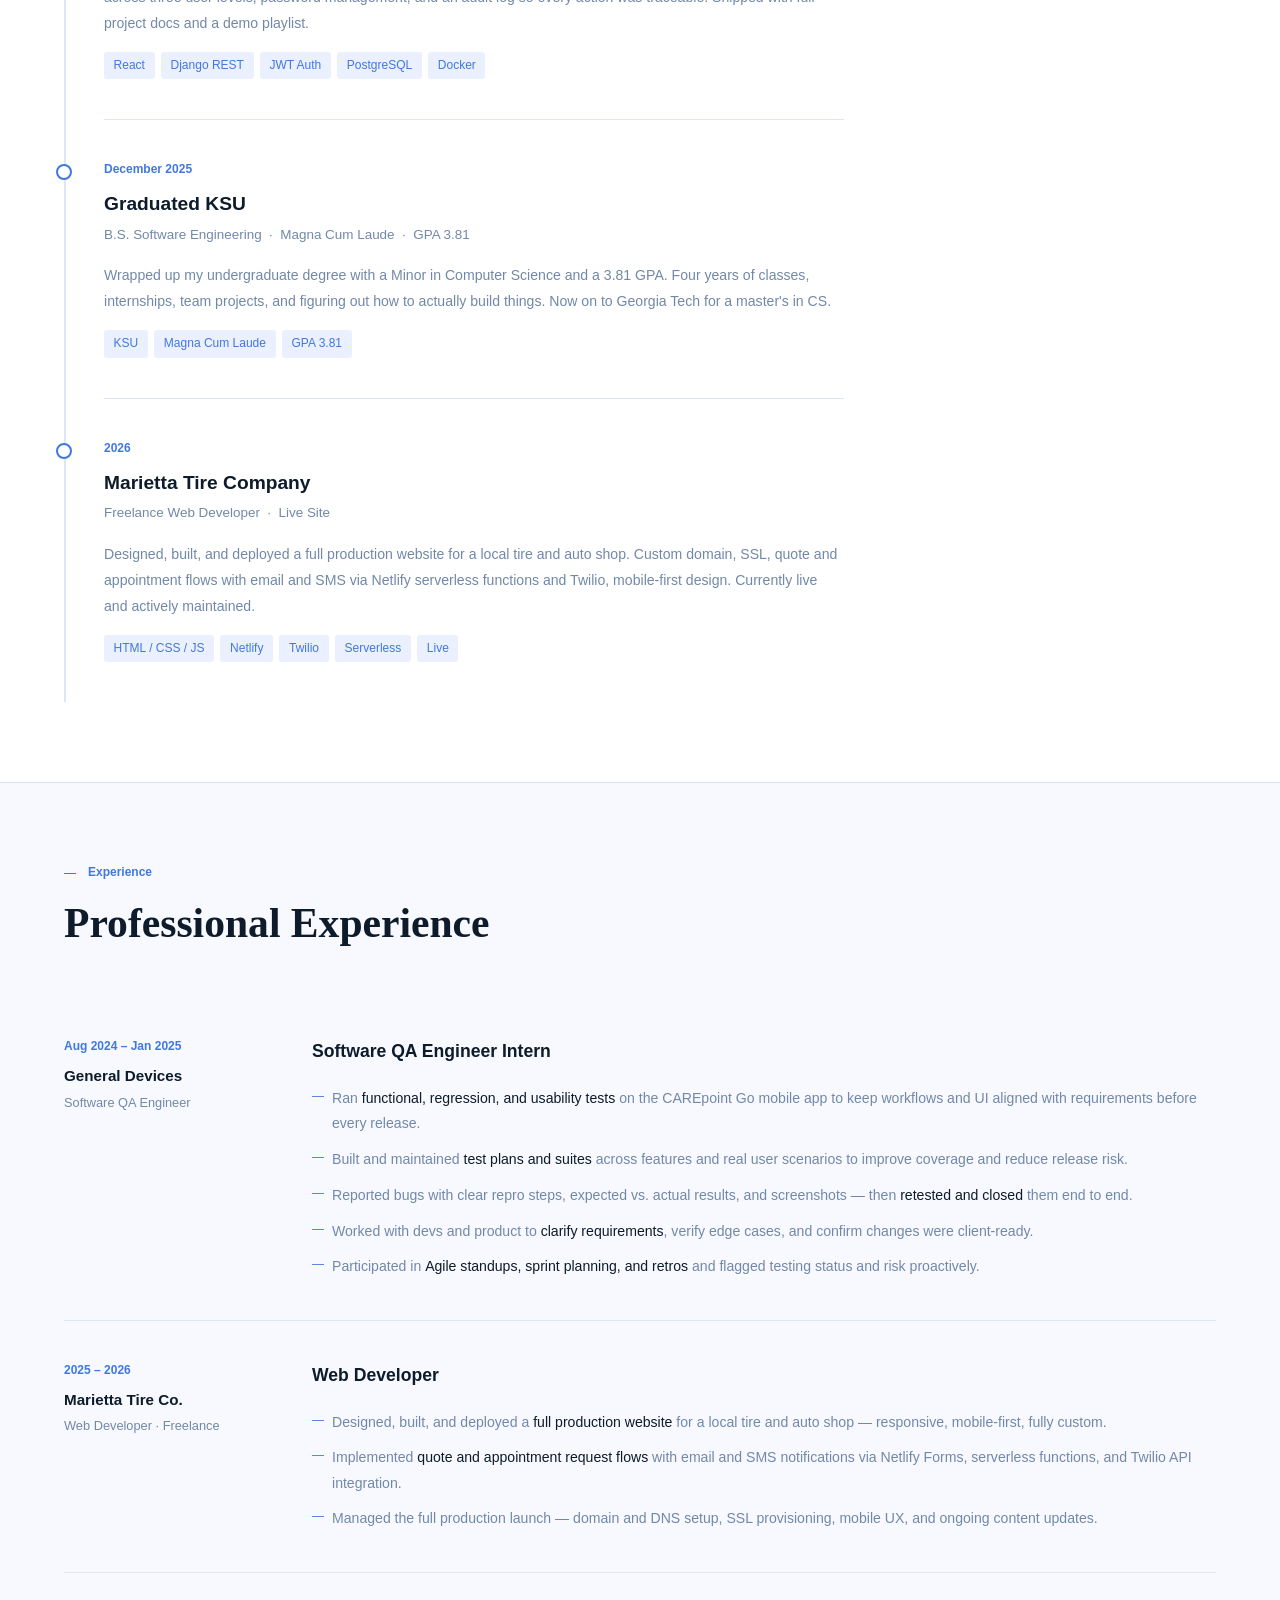
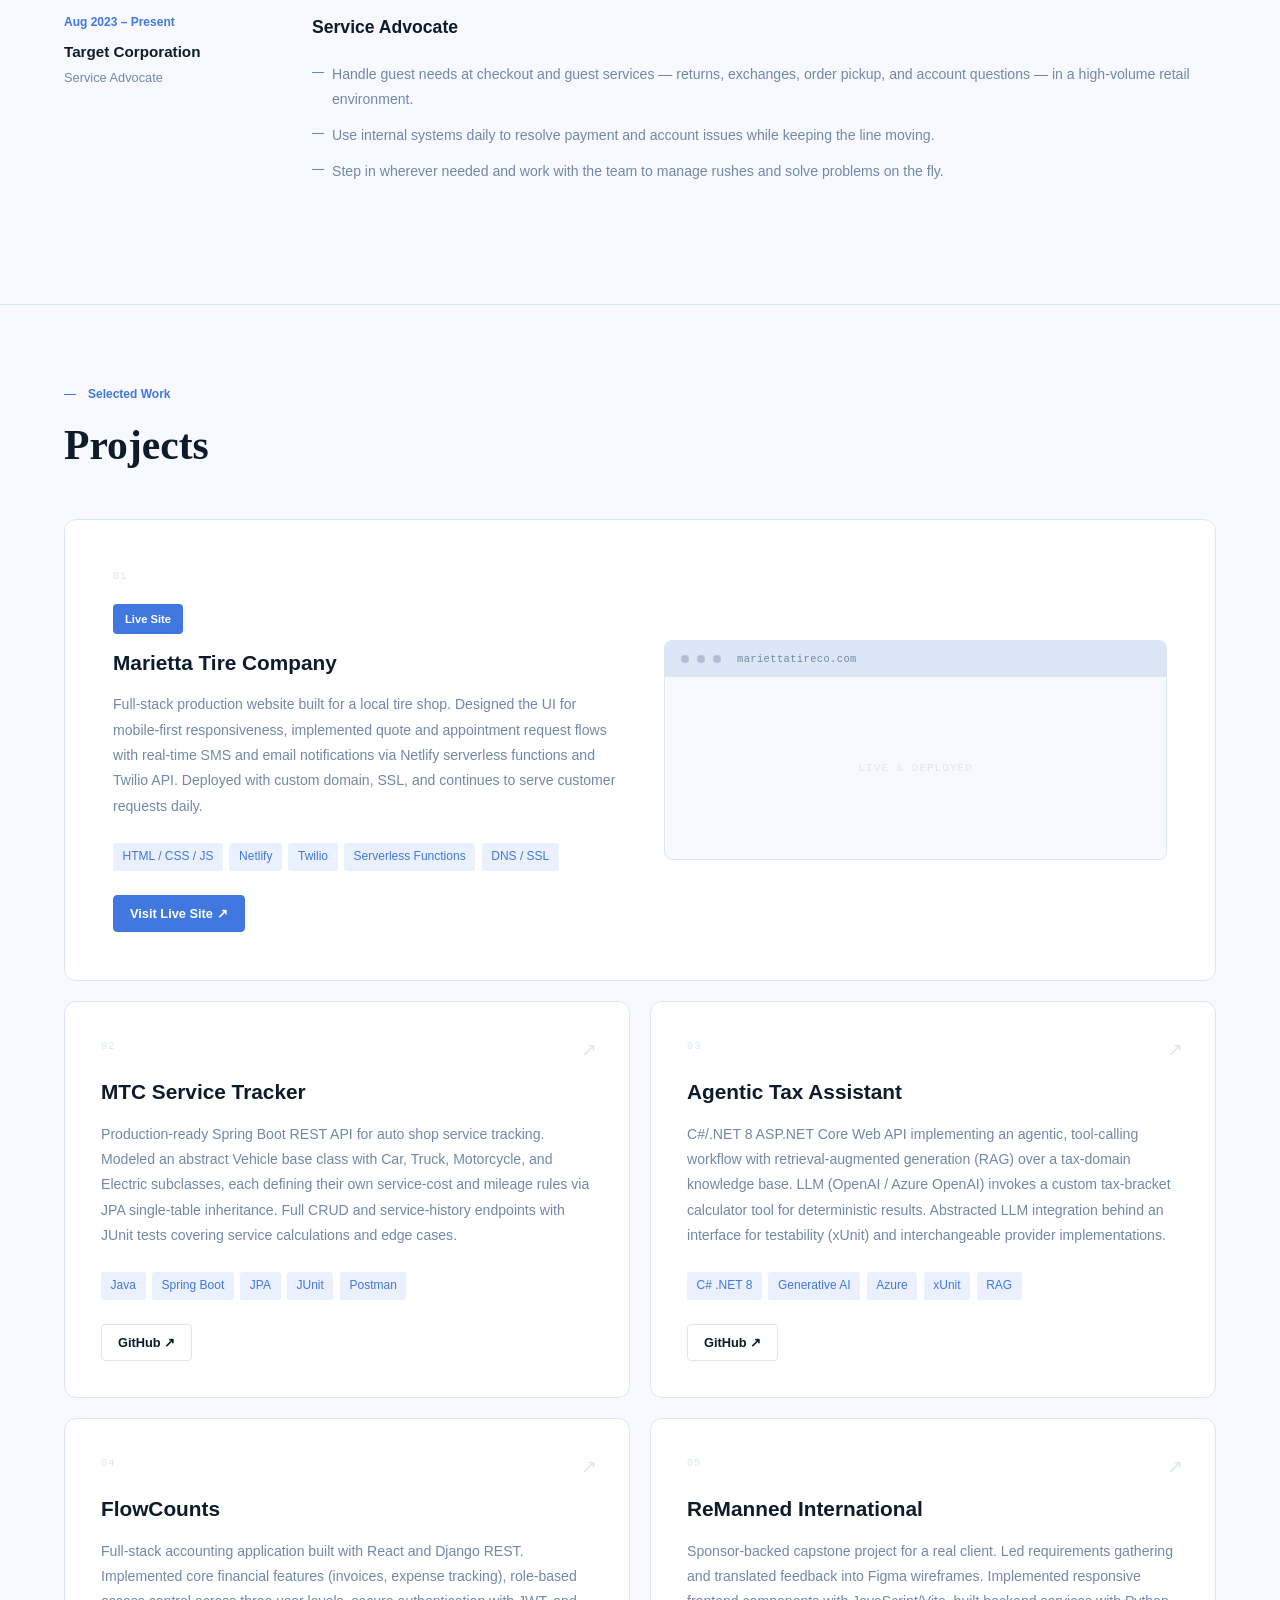
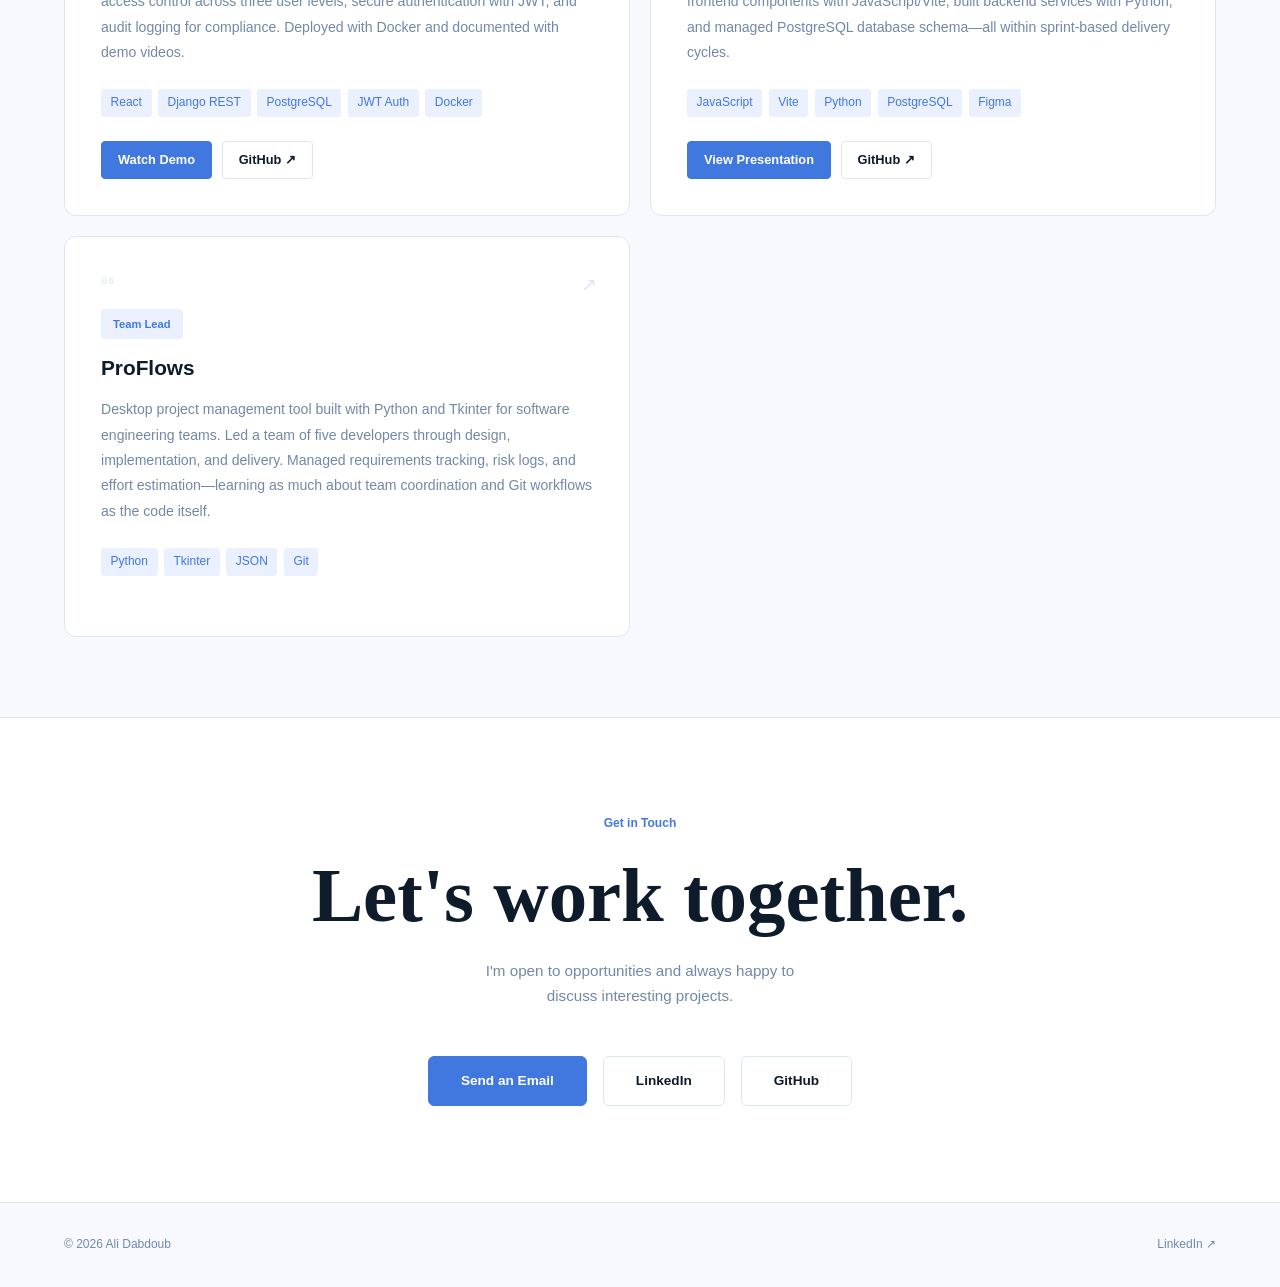
==== commit 7504c786: "fix: update General Devices timeline dates - Change to 2024-2025 format - Remove duration descriptio" ====
--- a/index.html
+++ b/index.html
@@ -886,11 +886,11 @@
 
     <div class="timeline-item reveal">
       <div class="timeline-dot"></div>
-      <div class="timeline-date">Aug 2024 – Jan 2025</div>
+      <div class="timeline-date">2024–2025</div>
       <div class="timeline-title">General Devices</div>
       <div class="timeline-sub">Software QA Engineer</div>
       <div class="timeline-body">
-        <p>Spent a little over a year (2024–2025) testing the CAREpoint Go mobile health app through functional, regression, and usability testing. Built test plans, filed bugs with repro steps, and worked inside a real Agile team across sprints and retros. My first look at what production software quality actually looks like.</p>
+        <p>Tested the CAREpoint Go mobile health app through functional, regression, and usability testing. Built test plans, filed bugs with repro steps, and worked inside a real Agile team across sprints and retros. My first look at what production software quality actually looks like.</p>
         <div class="t-tags">
           <span class="t-tag">QA Testing</span>
           <span class="t-tag">Playwright</span>
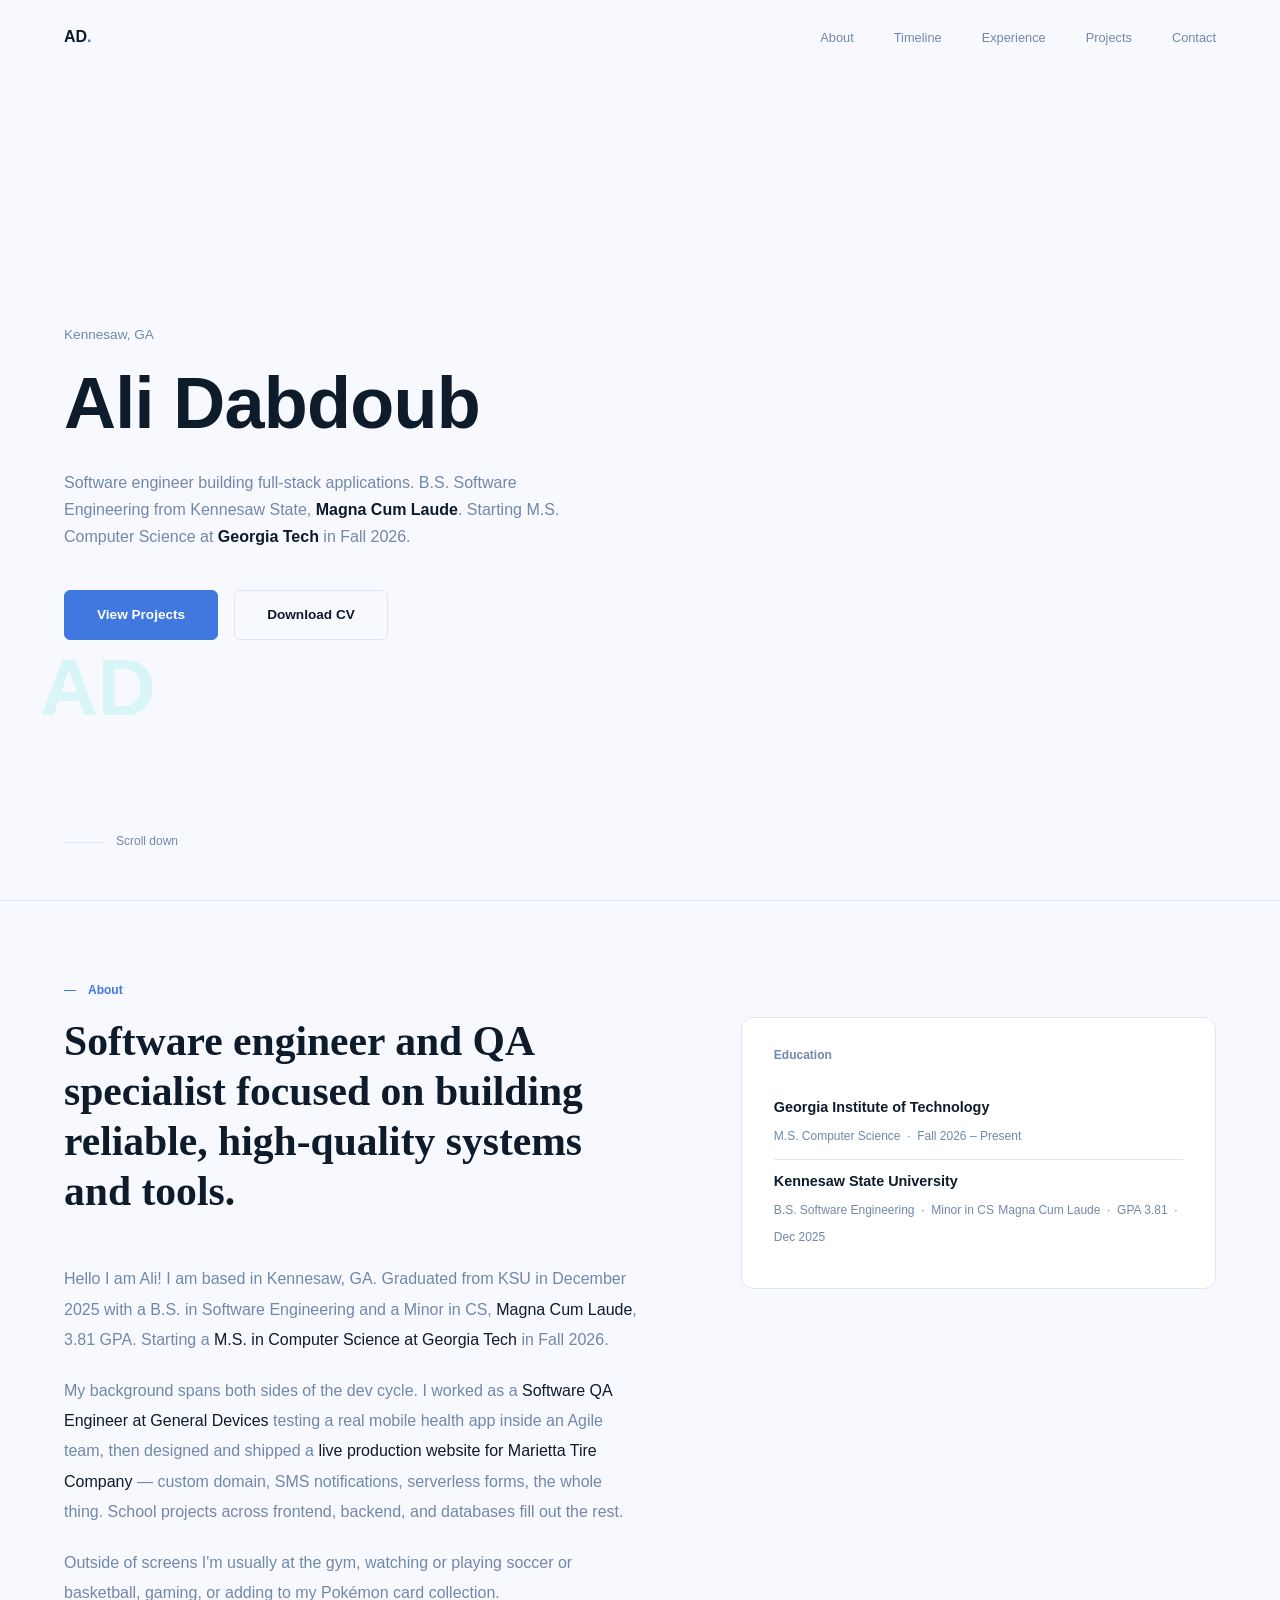
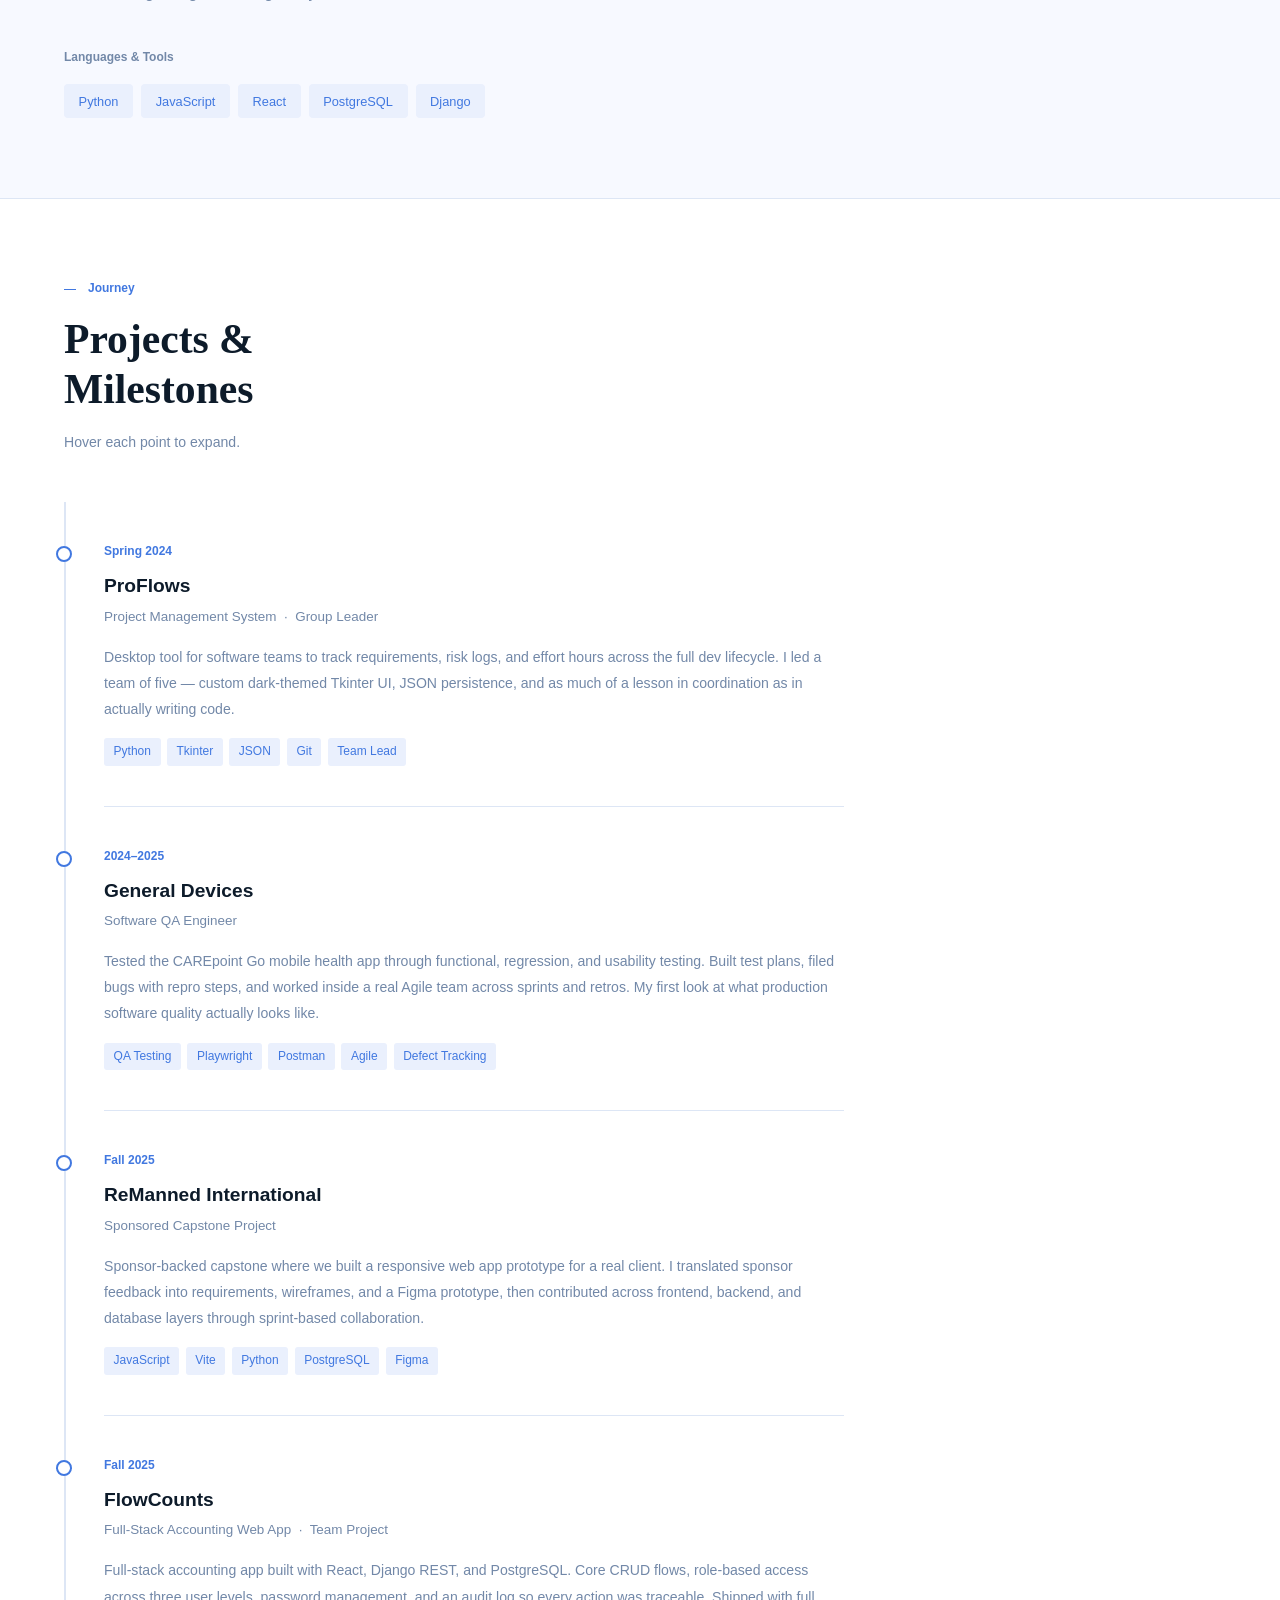
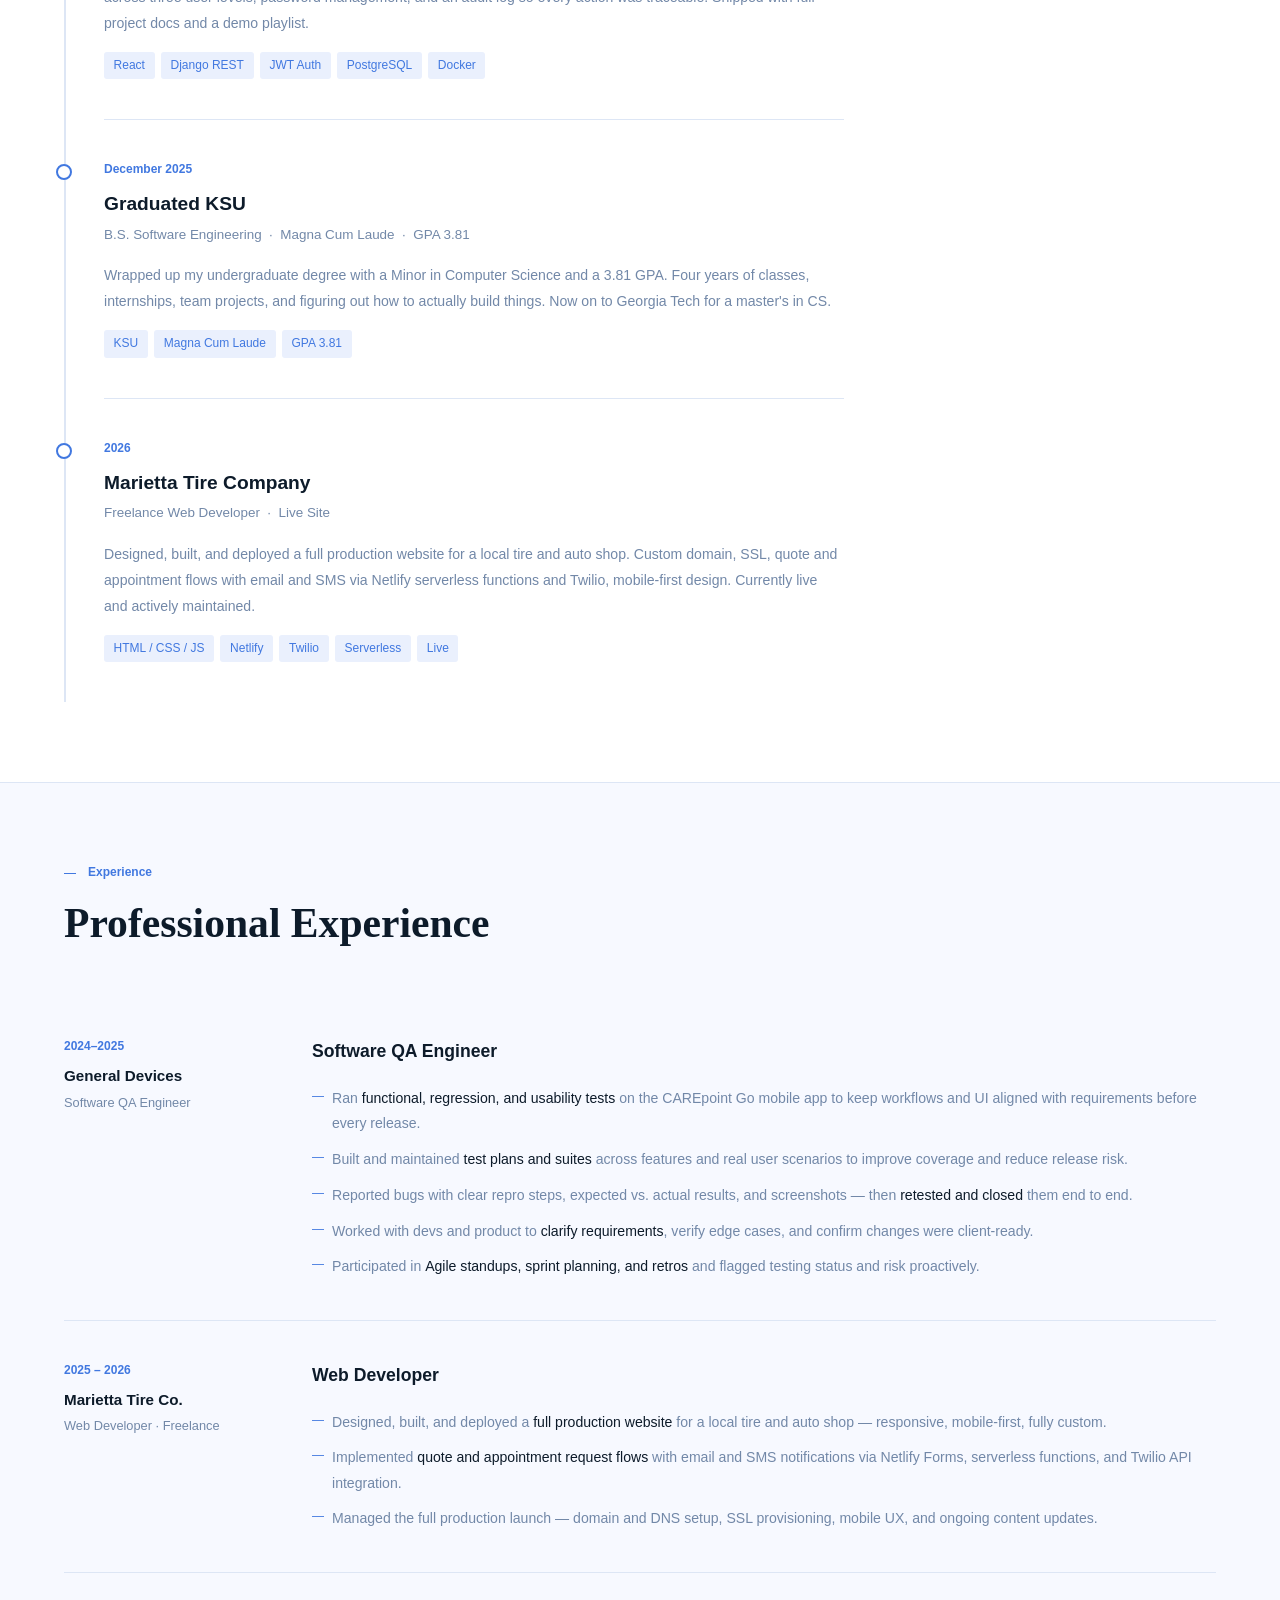
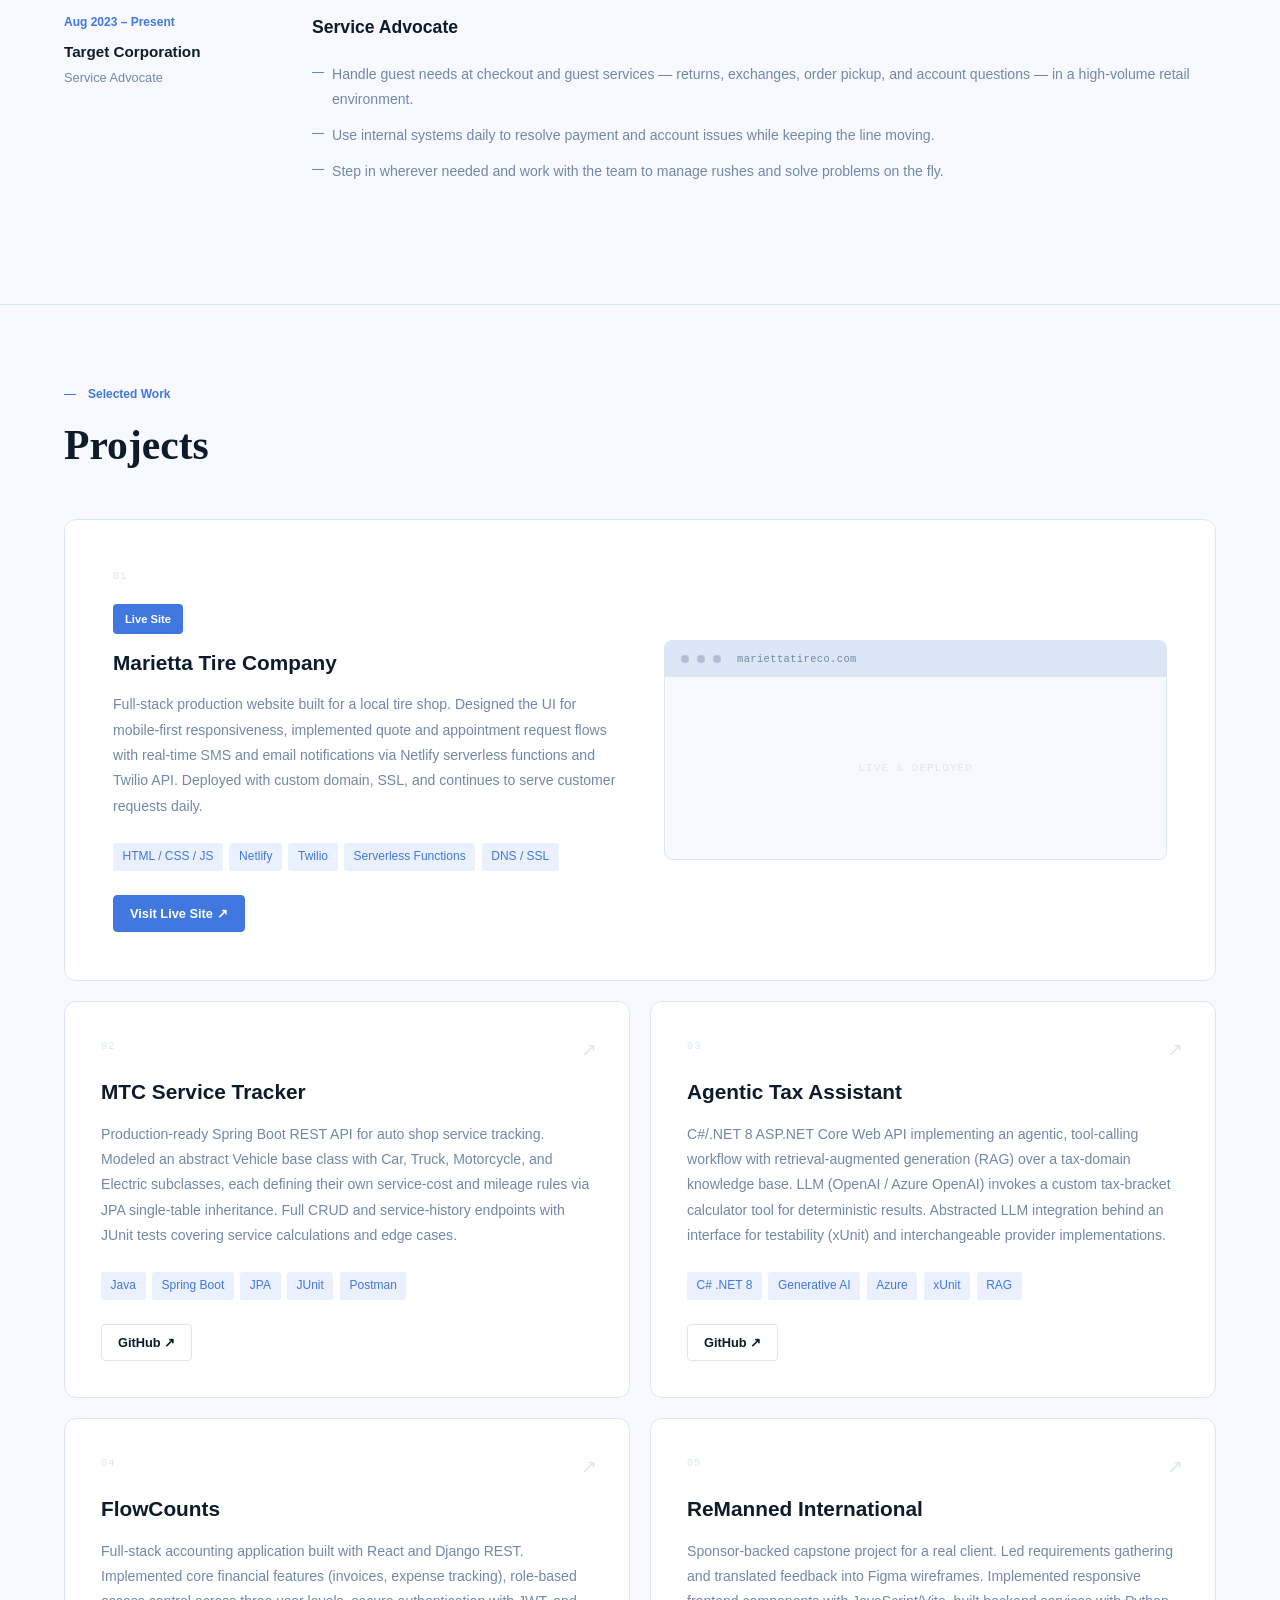
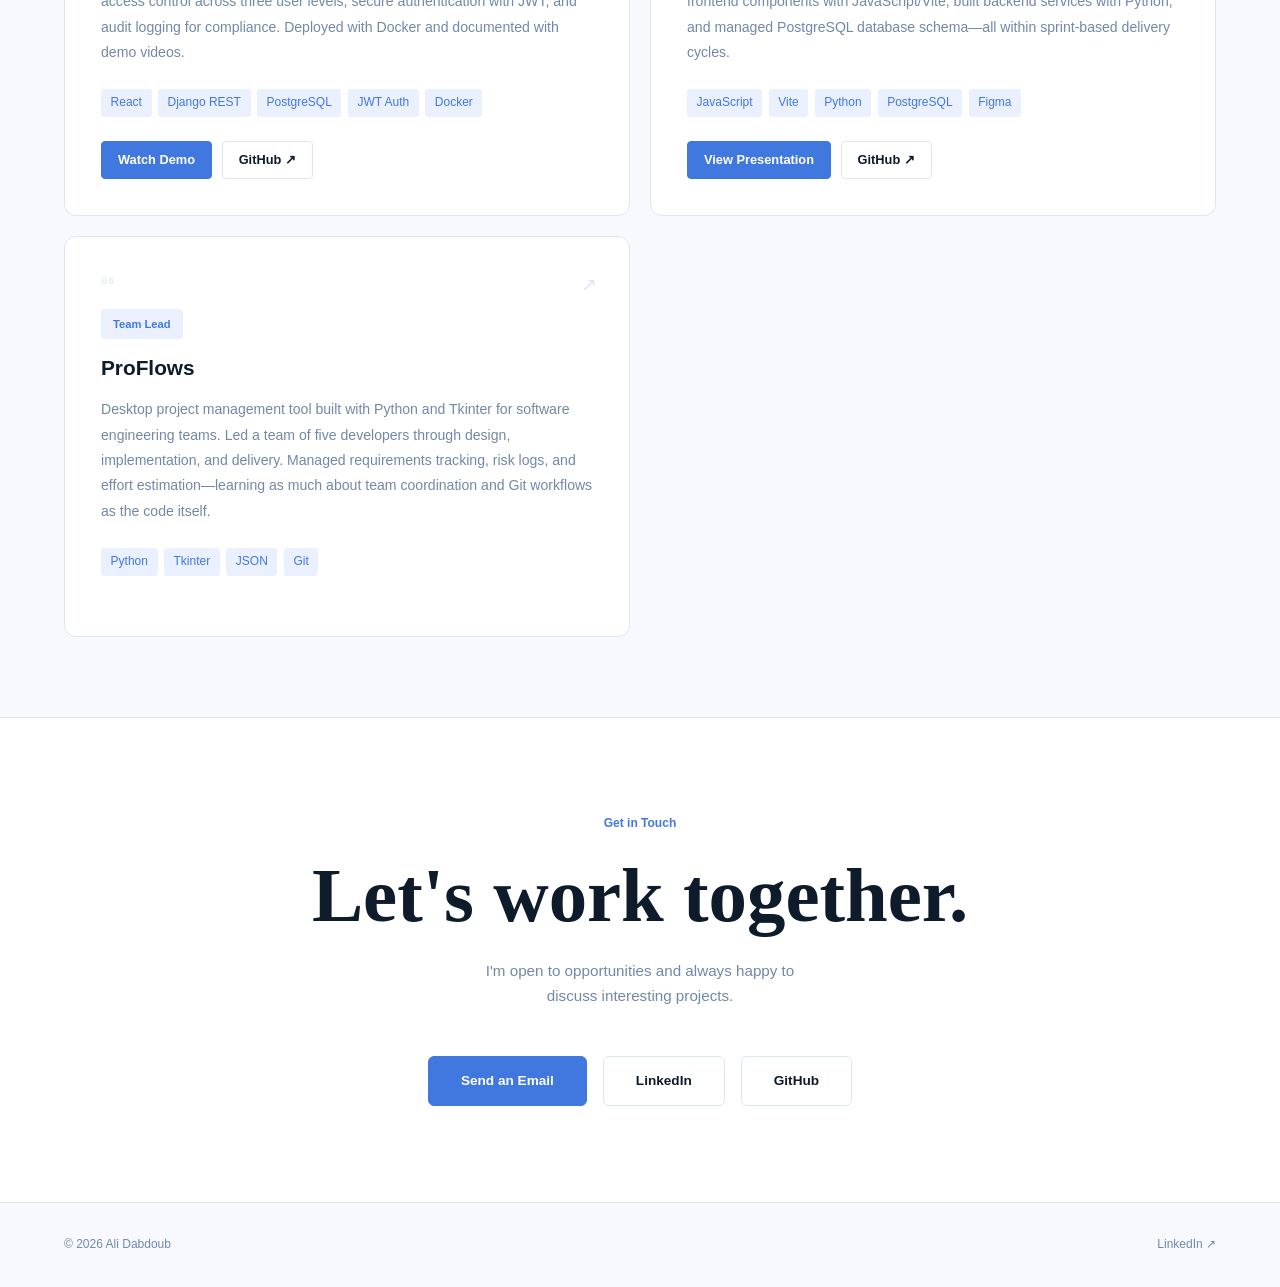
==== commit aa518cca: "fix: update experience section dates and title - Change General Devices date to 2024-2025 - Remove I" ====
--- a/index.html
+++ b/index.html
@@ -978,12 +978,12 @@
 
     <div class="exp-item reveal">
       <div class="exp-meta">
-        <span class="exp-date">Aug 2024 – Jan 2025</span>
+        <span class="exp-date">2024–2025</span>
         <span class="exp-company">General Devices</span>
         <span class="exp-type">Software QA Engineer</span>
       </div>
       <div class="exp-body">
-        <h4>Software QA Engineer Intern</h4>
+        <h4>Software QA Engineer</h4>
         <ul>
           <li>Ran <strong>functional, regression, and usability tests</strong> on the CAREpoint Go mobile app to keep workflows and UI aligned with requirements before every release.</li>
           <li>Built and maintained <strong>test plans and suites</strong> across features and real user scenarios to improve coverage and reduce release risk.</li>
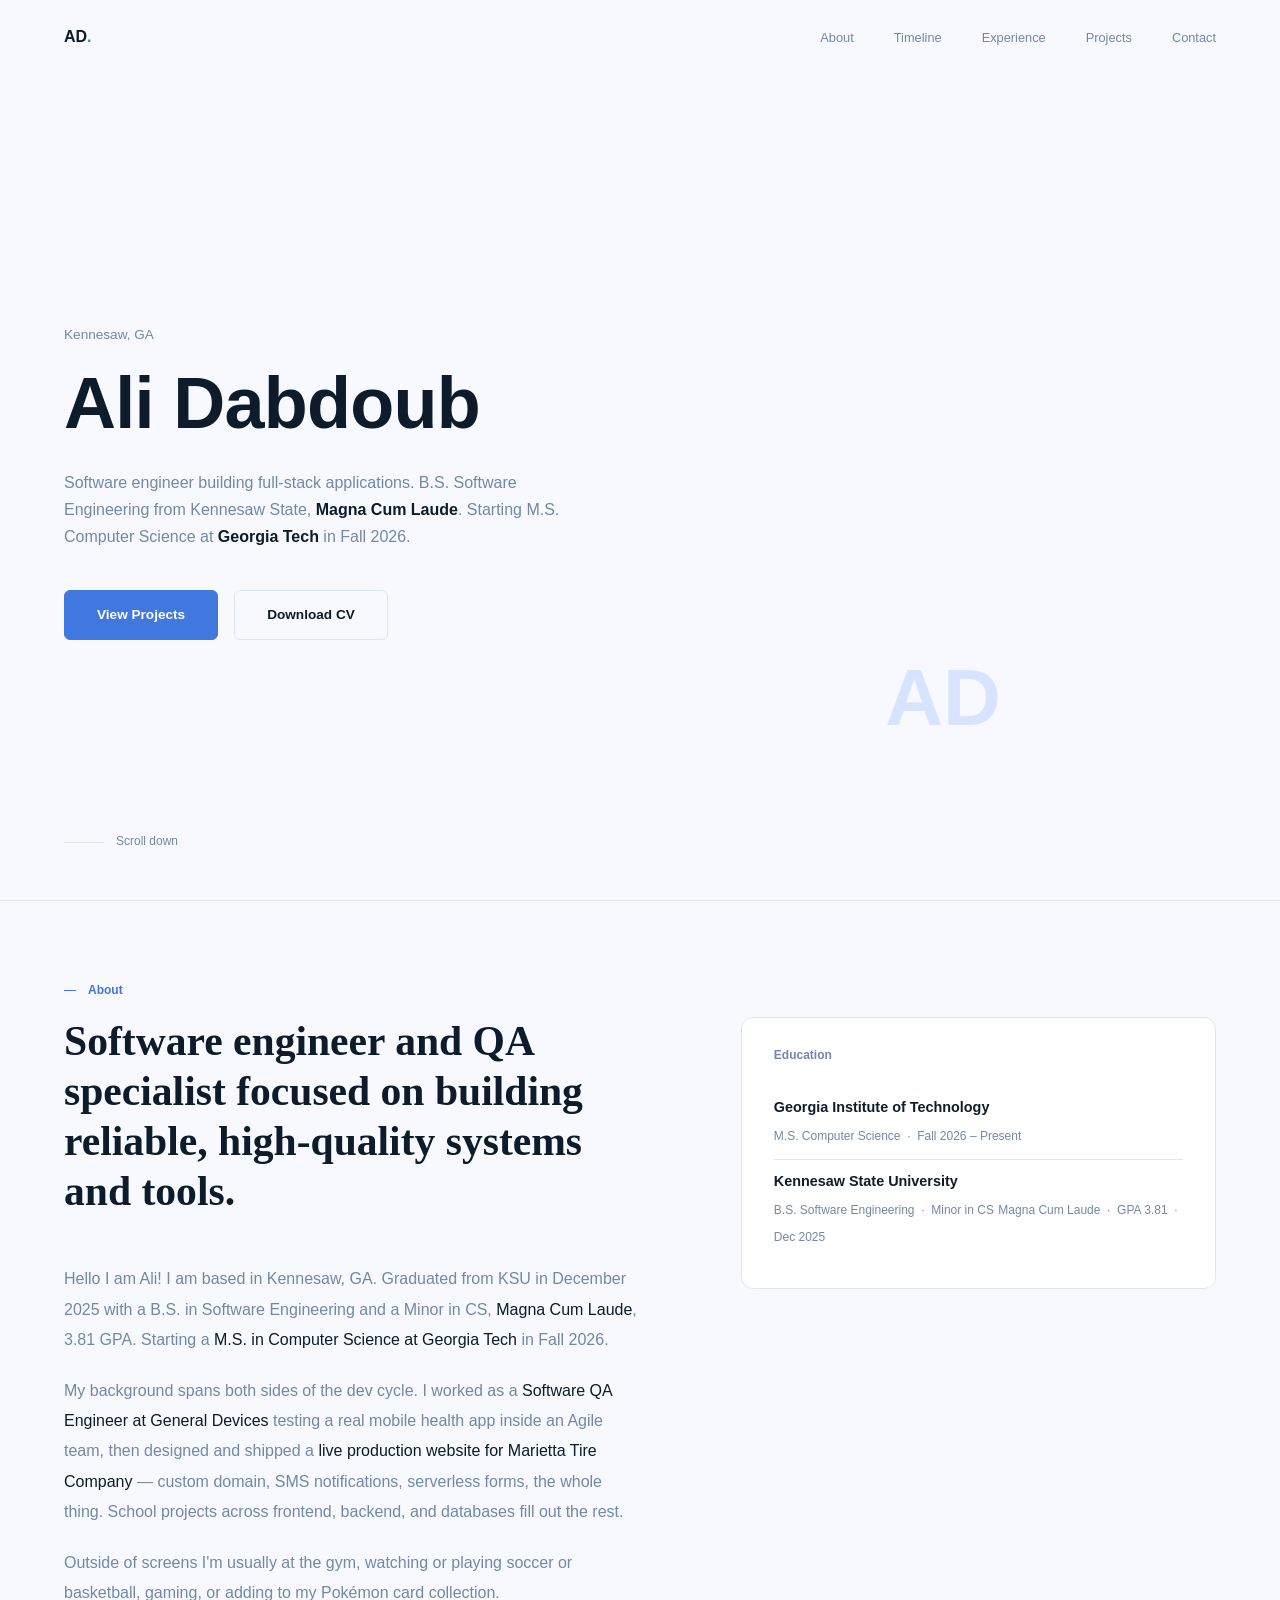
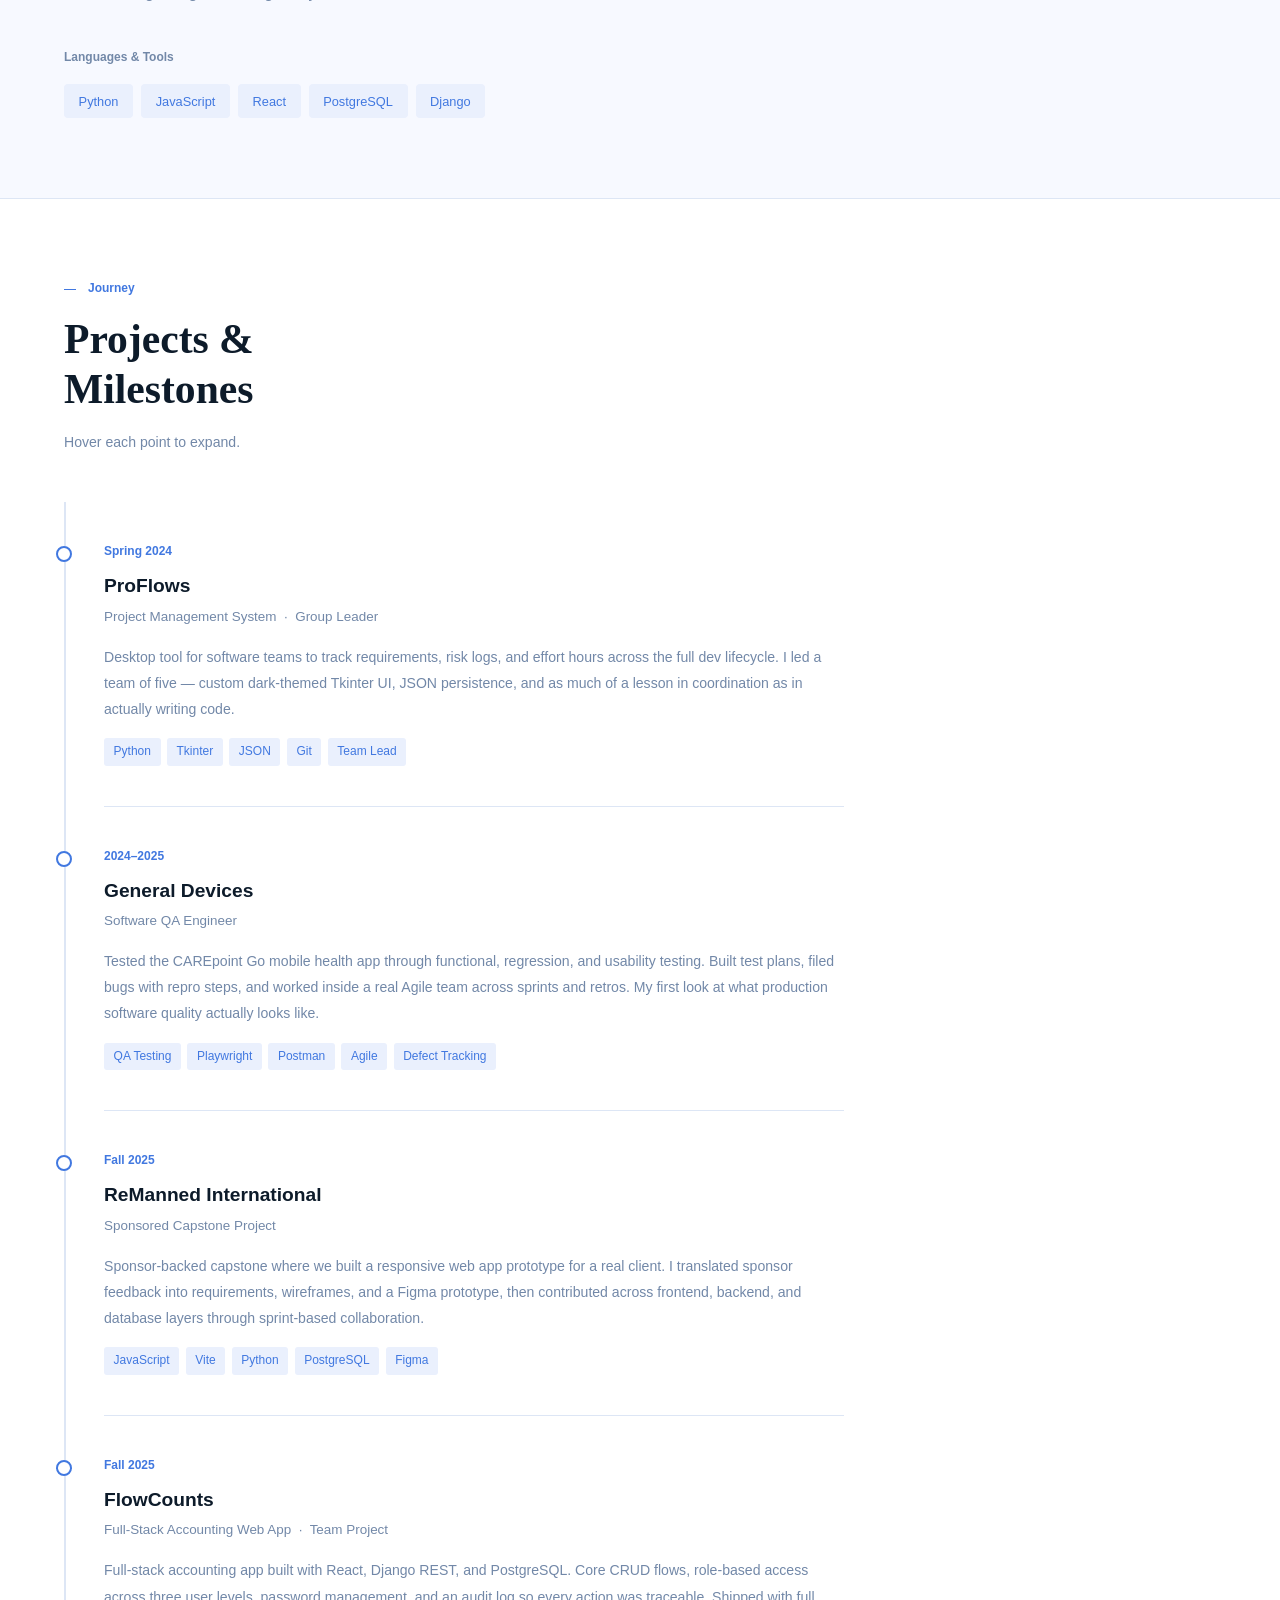
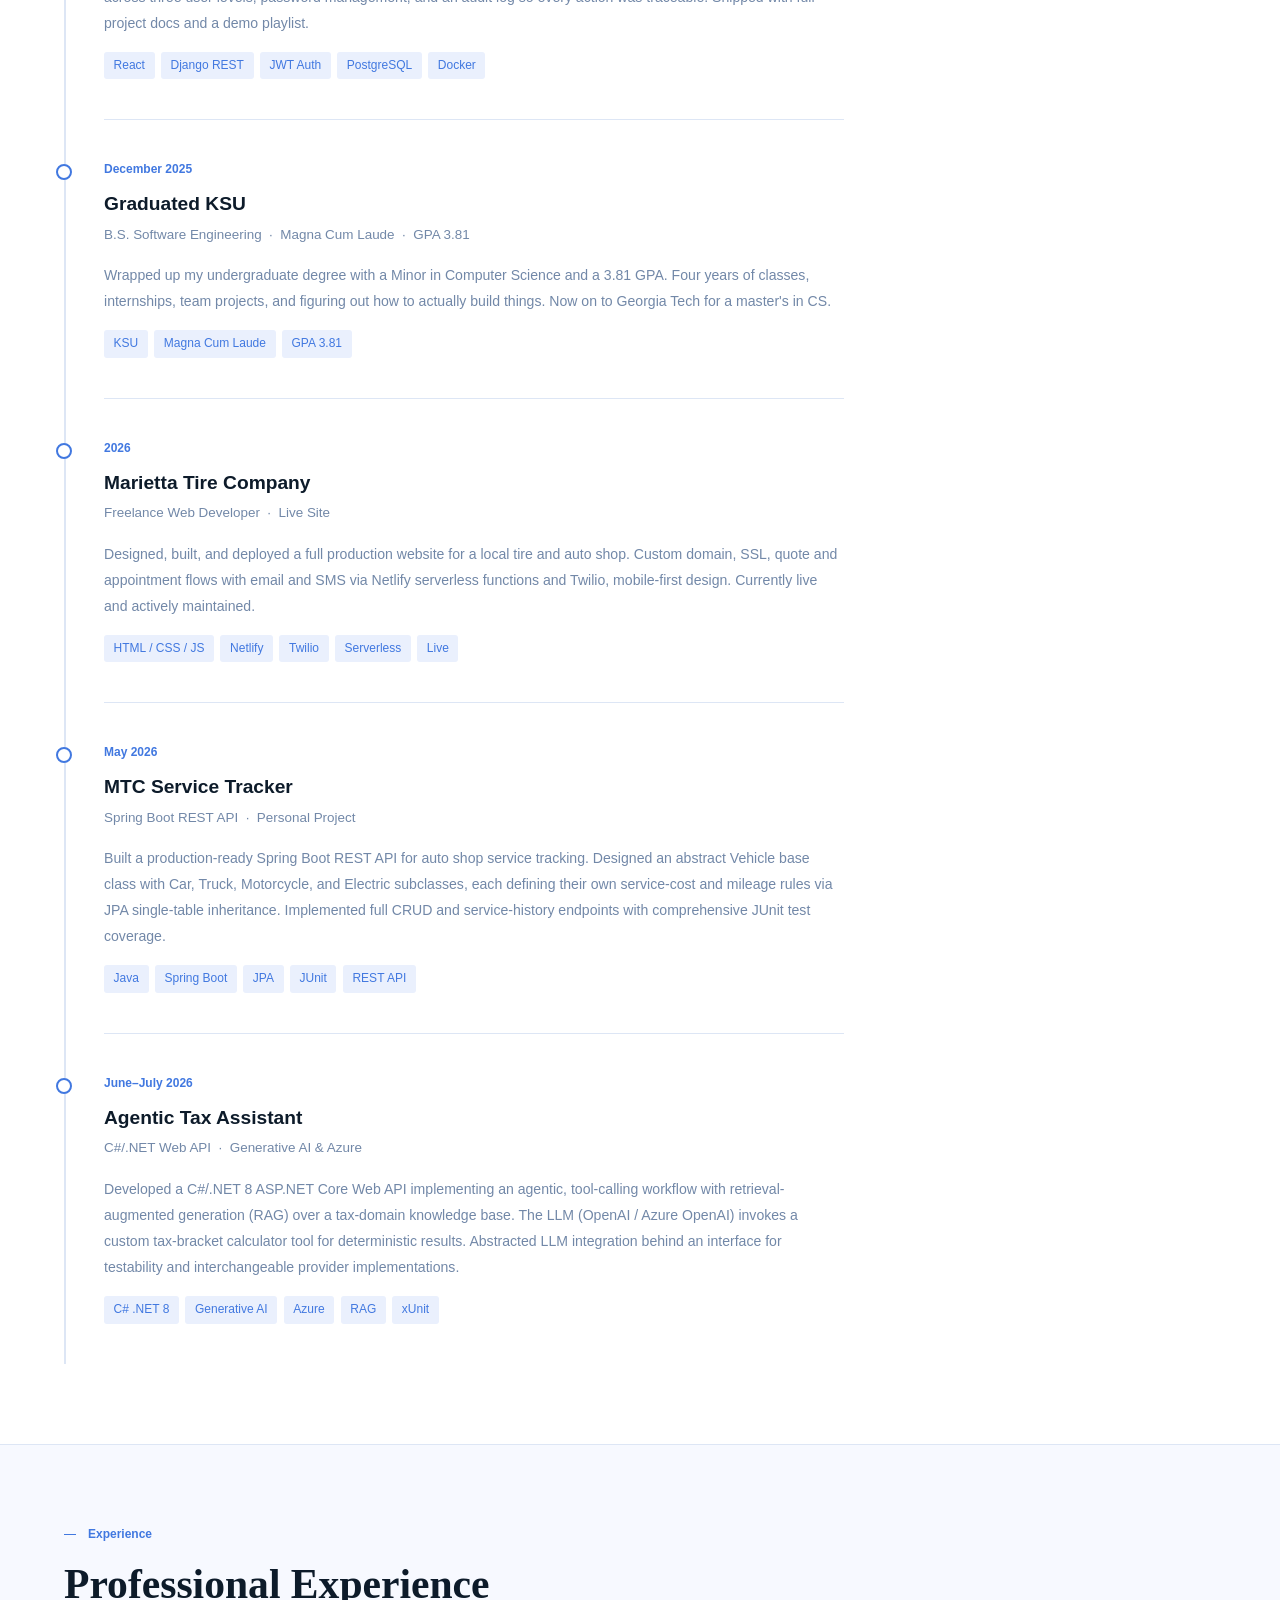
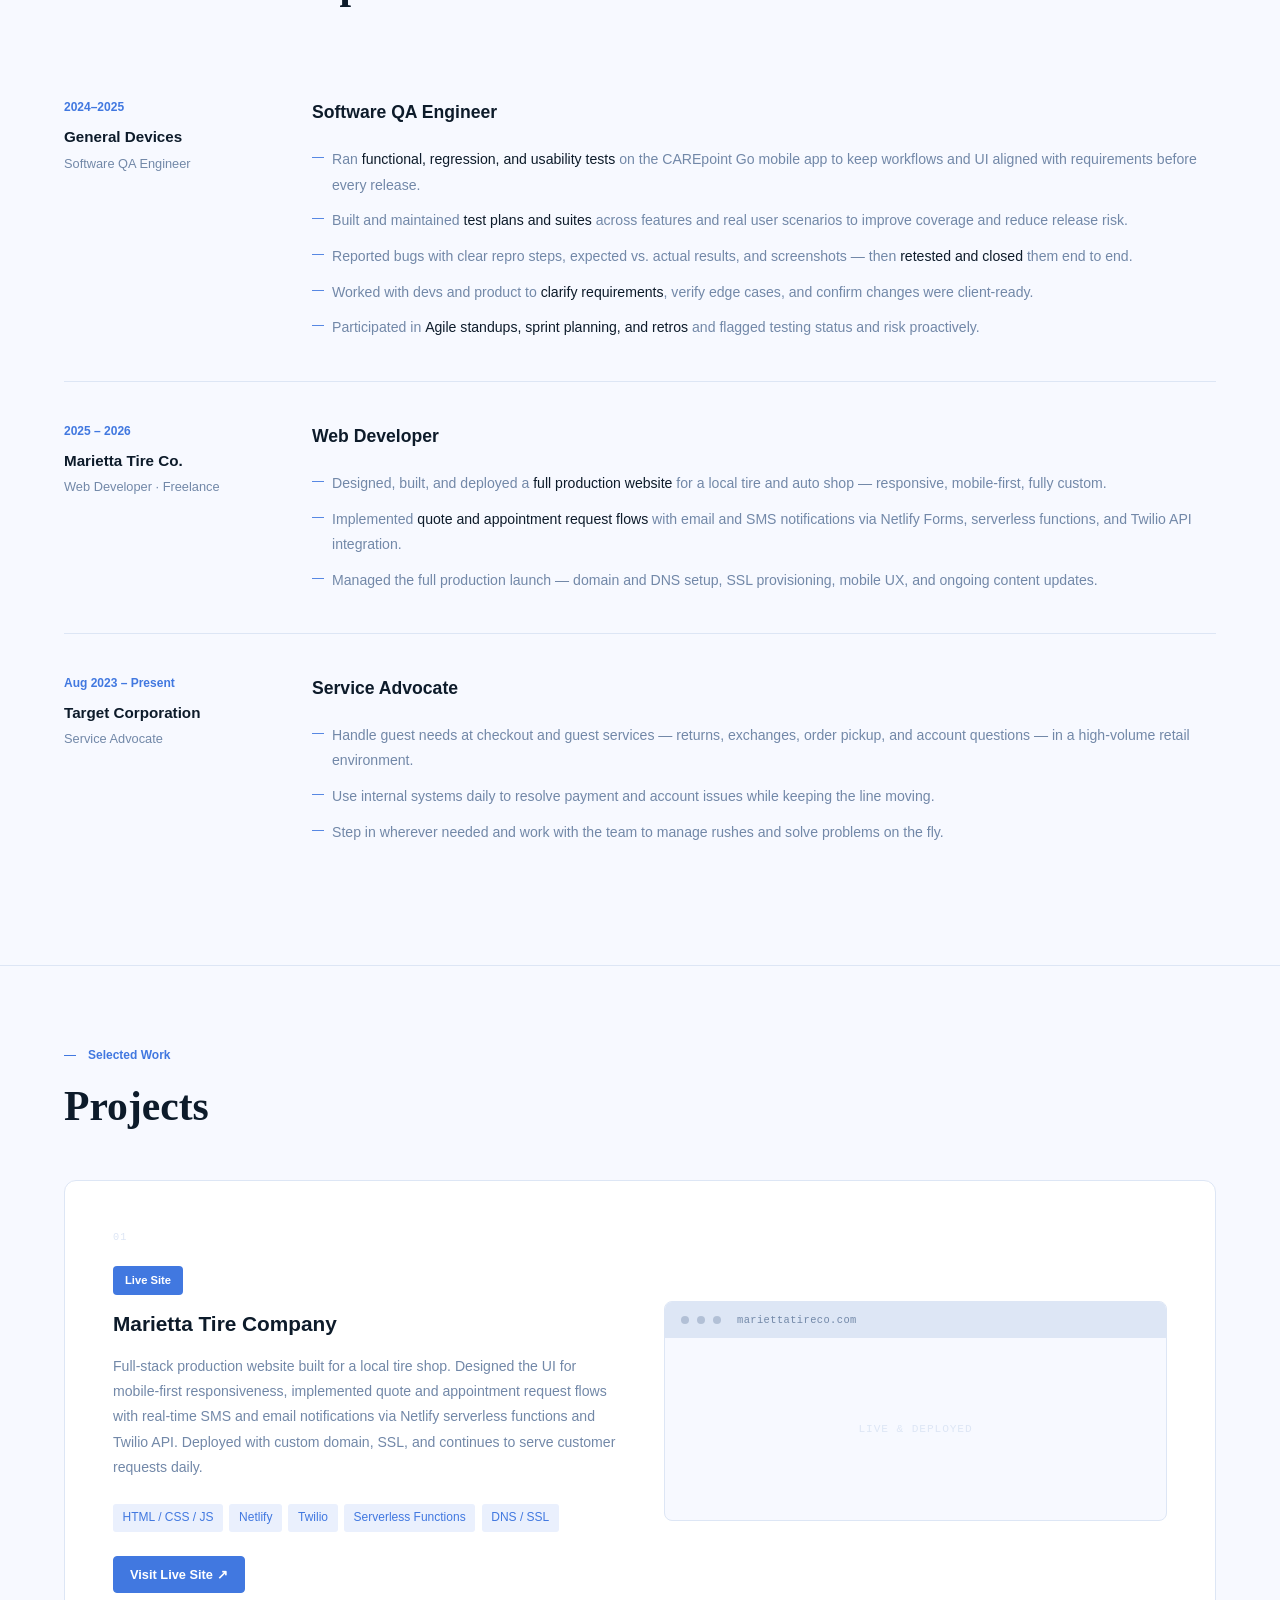
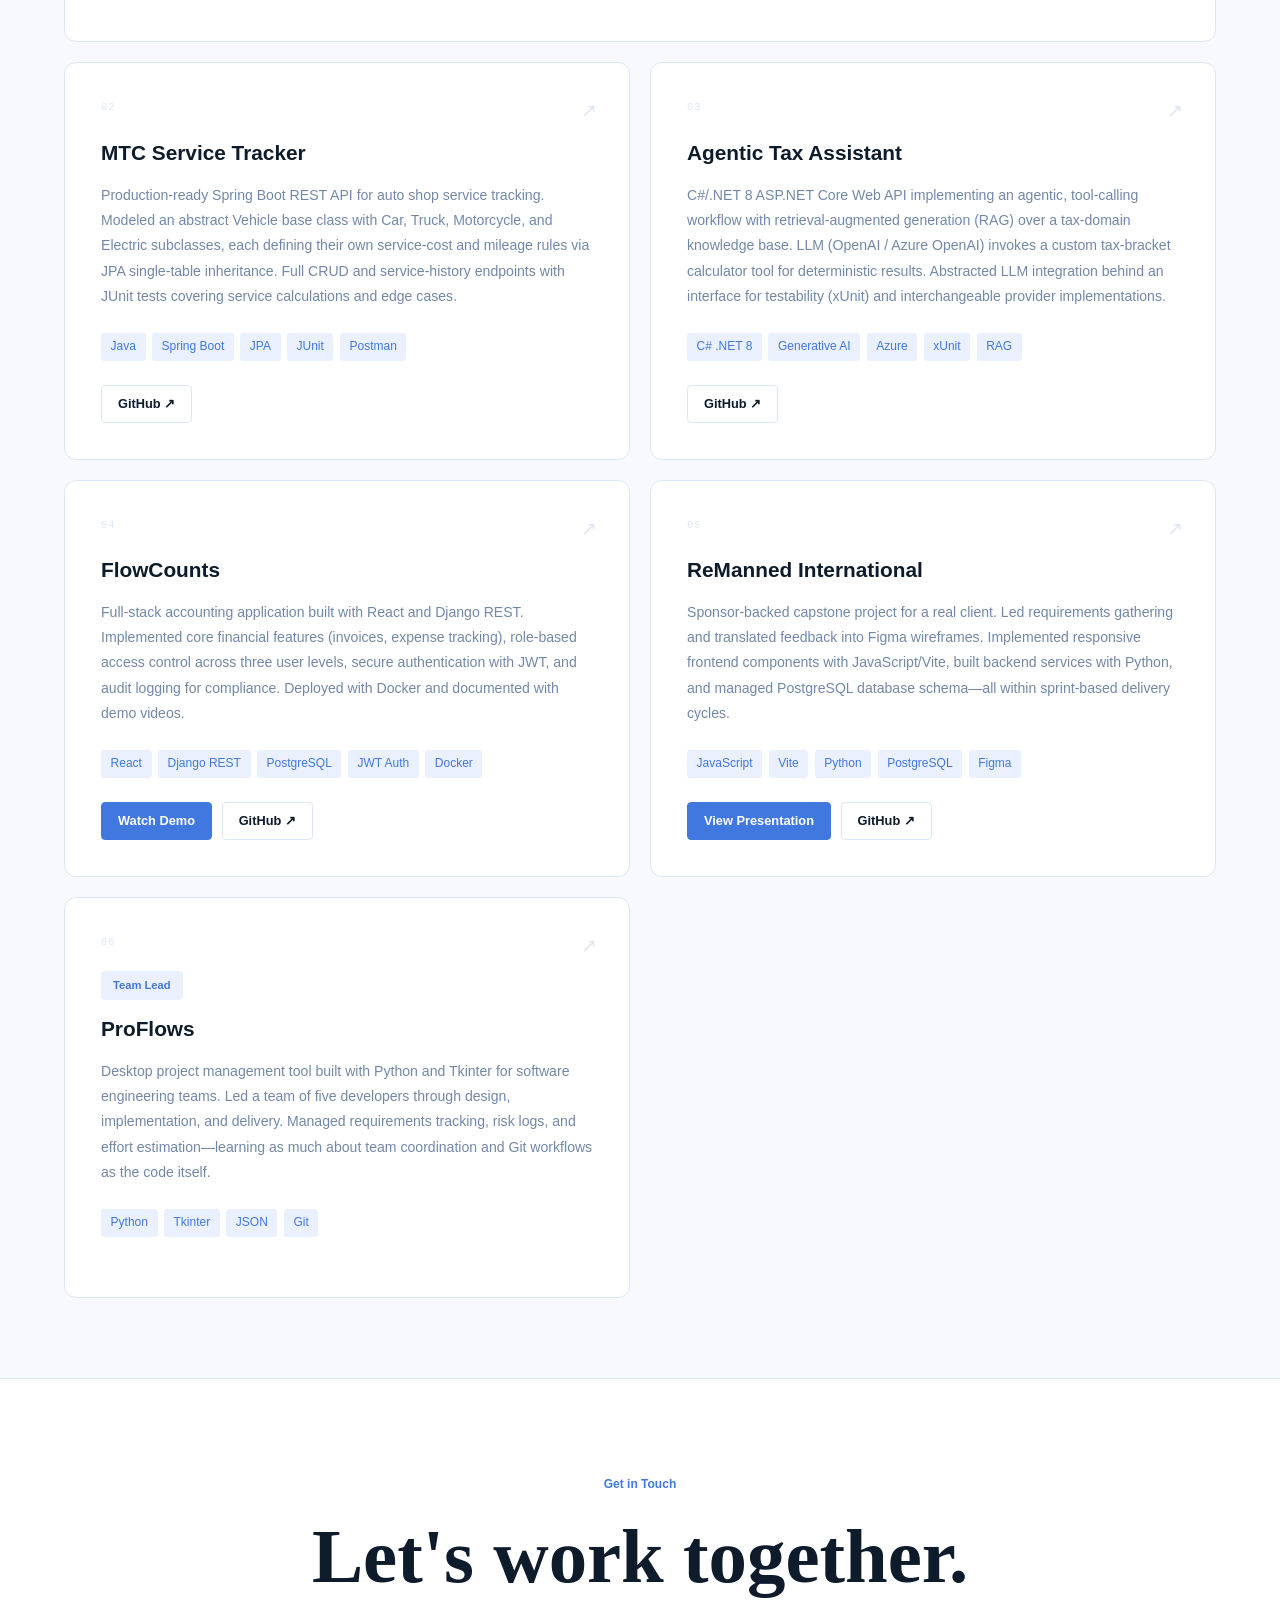
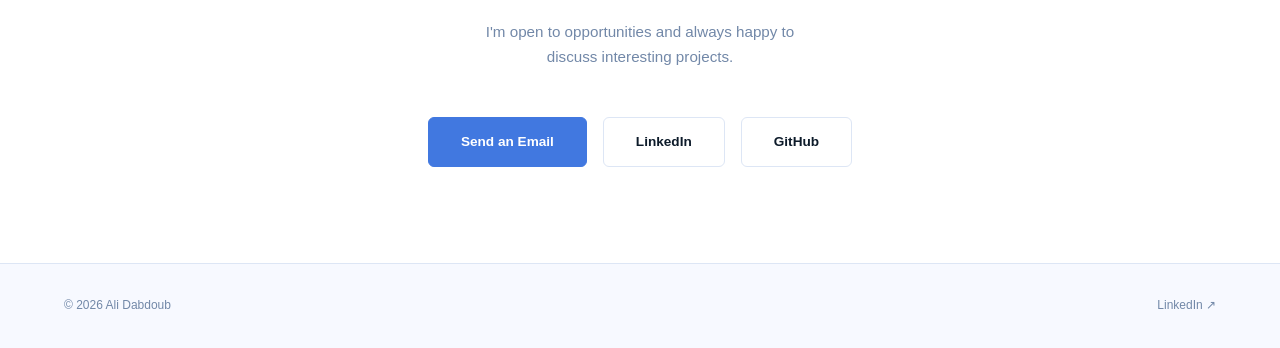
==== commit 2531edb0: "feat: add MTC Service Tracker and Agentic Tax Assistant to timeline - Add MTC Service Tracker (May 2" ====
--- a/index.html
+++ b/index.html
@@ -967,6 +967,40 @@
       </div>
     </div>
 
+    <div class="timeline-item reveal">
+      <div class="timeline-dot"></div>
+      <div class="timeline-date">May 2026</div>
+      <div class="timeline-title">MTC Service Tracker</div>
+      <div class="timeline-sub">Spring Boot REST API &nbsp;·&nbsp; Personal Project</div>
+      <div class="timeline-body">
+        <p>Built a production-ready Spring Boot REST API for auto shop service tracking. Designed an abstract Vehicle base class with Car, Truck, Motorcycle, and Electric subclasses, each defining their own service-cost and mileage rules via JPA single-table inheritance. Implemented full CRUD and service-history endpoints with comprehensive JUnit test coverage.</p>
+        <div class="t-tags">
+          <span class="t-tag">Java</span>
+          <span class="t-tag">Spring Boot</span>
+          <span class="t-tag">JPA</span>
+          <span class="t-tag">JUnit</span>
+          <span class="t-tag">REST API</span>
+        </div>
+      </div>
+    </div>
+
+    <div class="timeline-item reveal">
+      <div class="timeline-dot"></div>
+      <div class="timeline-date">June–July 2026</div>
+      <div class="timeline-title">Agentic Tax Assistant</div>
+      <div class="timeline-sub">C#/.NET Web API &nbsp;·&nbsp; Generative AI &amp; Azure</div>
+      <div class="timeline-body">
+        <p>Developed a C#/.NET 8 ASP.NET Core Web API implementing an agentic, tool-calling workflow with retrieval-augmented generation (RAG) over a tax-domain knowledge base. The LLM (OpenAI / Azure OpenAI) invokes a custom tax-bracket calculator tool for deterministic results. Abstracted LLM integration behind an interface for testability and interchangeable provider implementations.</p>
+        <div class="t-tags">
+          <span class="t-tag">C# .NET 8</span>
+          <span class="t-tag">Generative AI</span>
+          <span class="t-tag">Azure</span>
+          <span class="t-tag">RAG</span>
+          <span class="t-tag">xUnit</span>
+        </div>
+      </div>
+    </div>
+
   </div>
 </section>
 
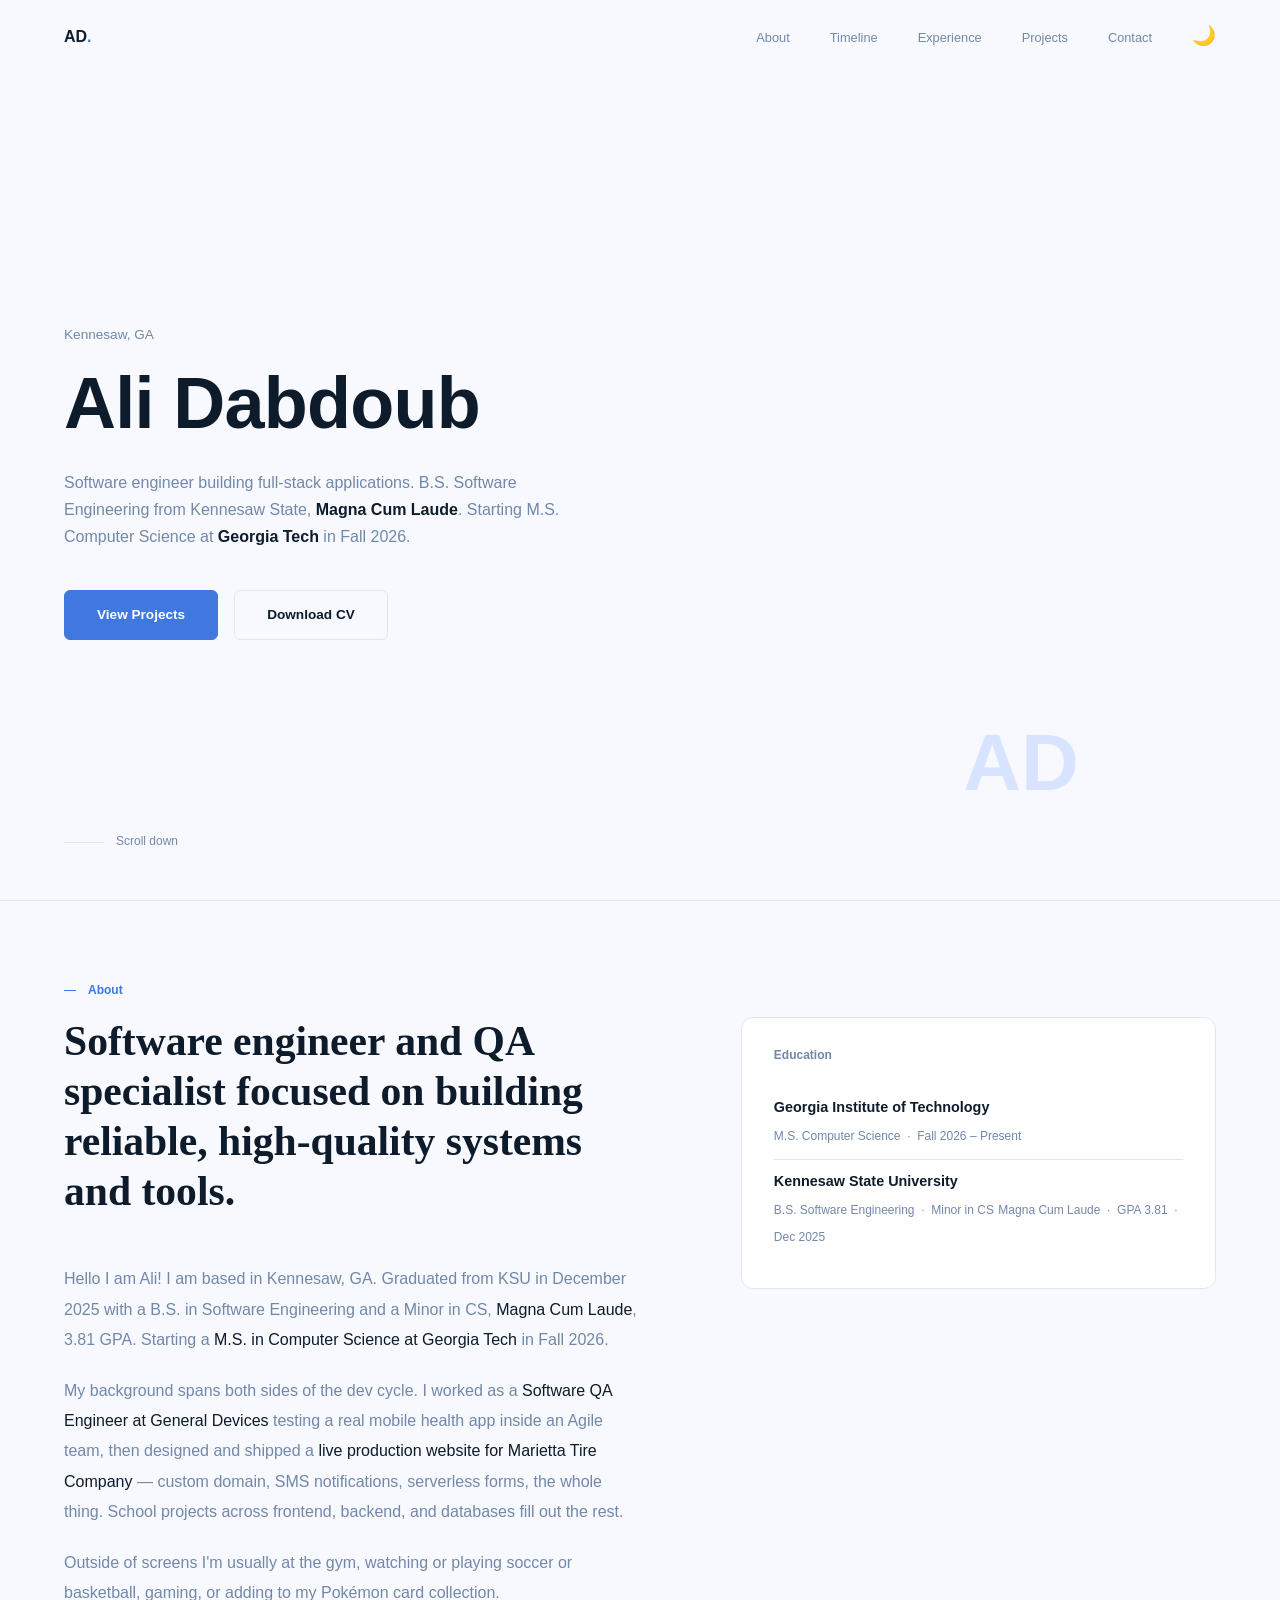
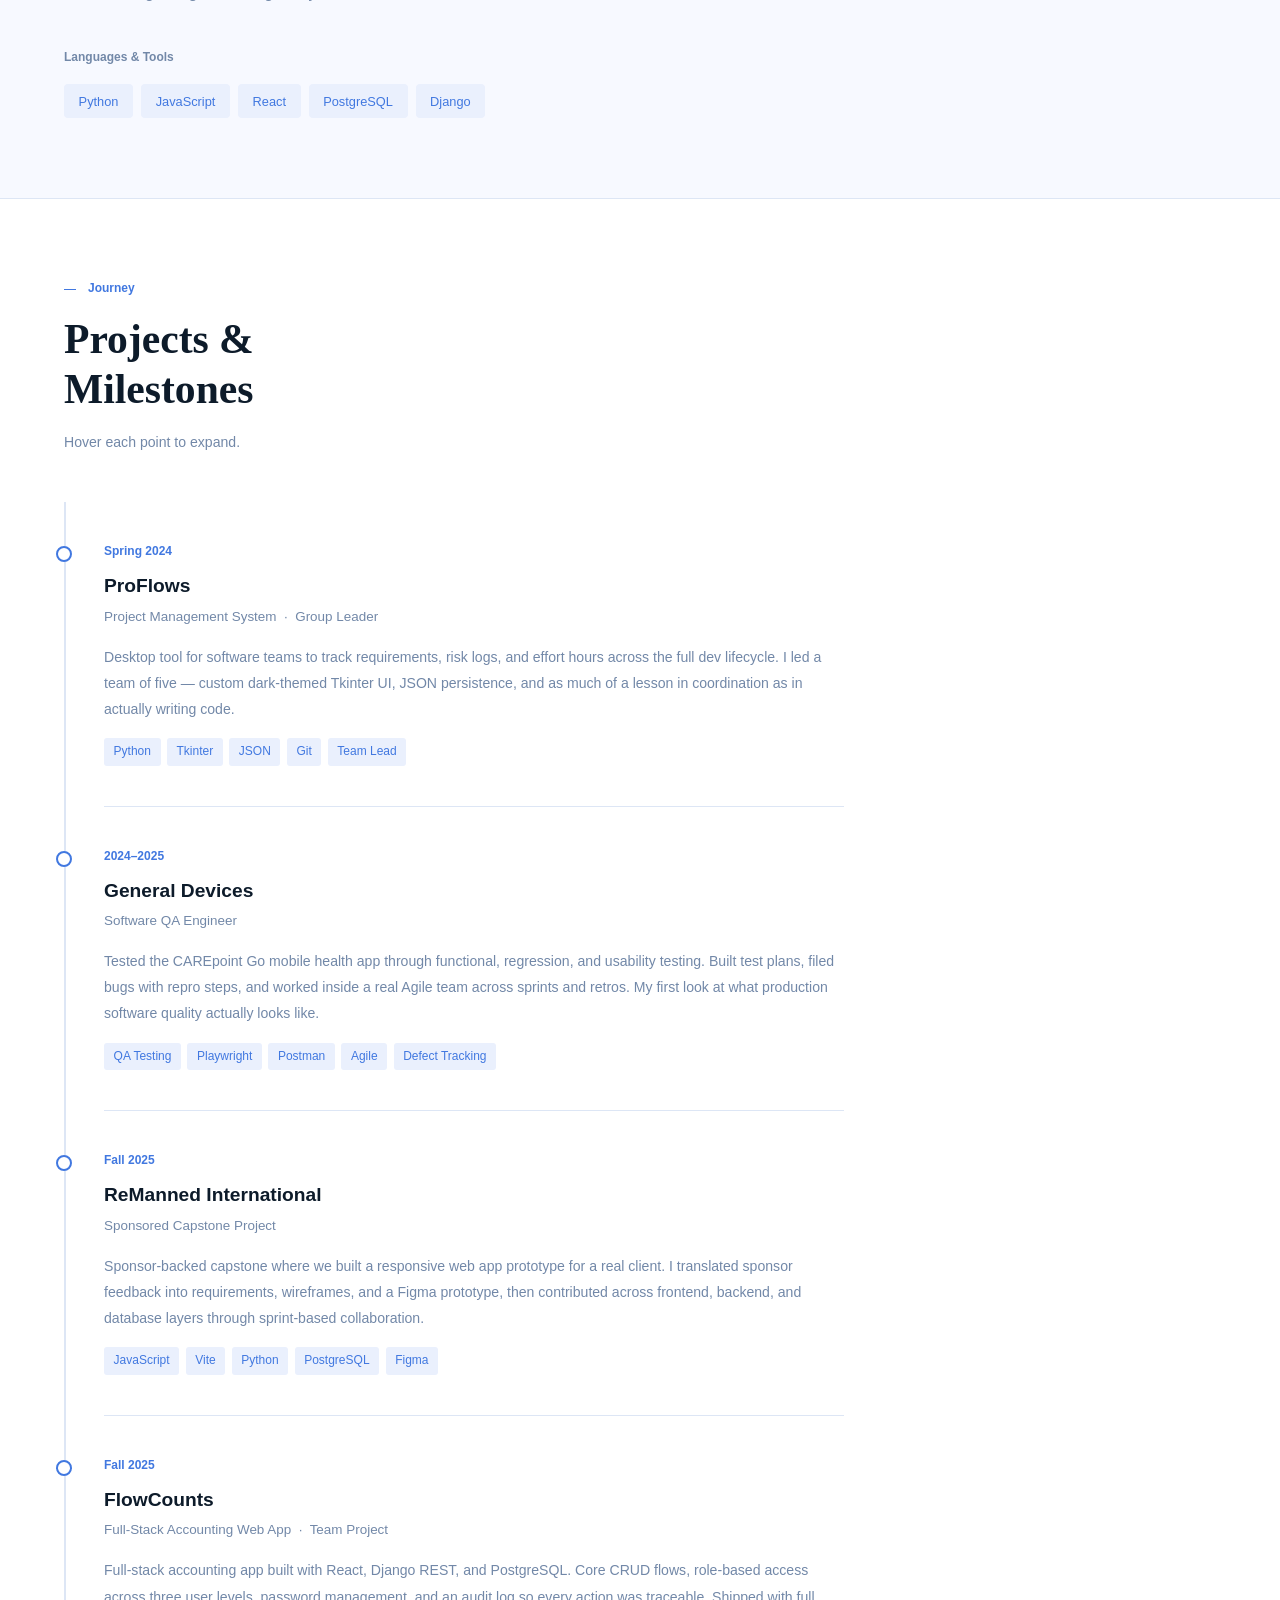
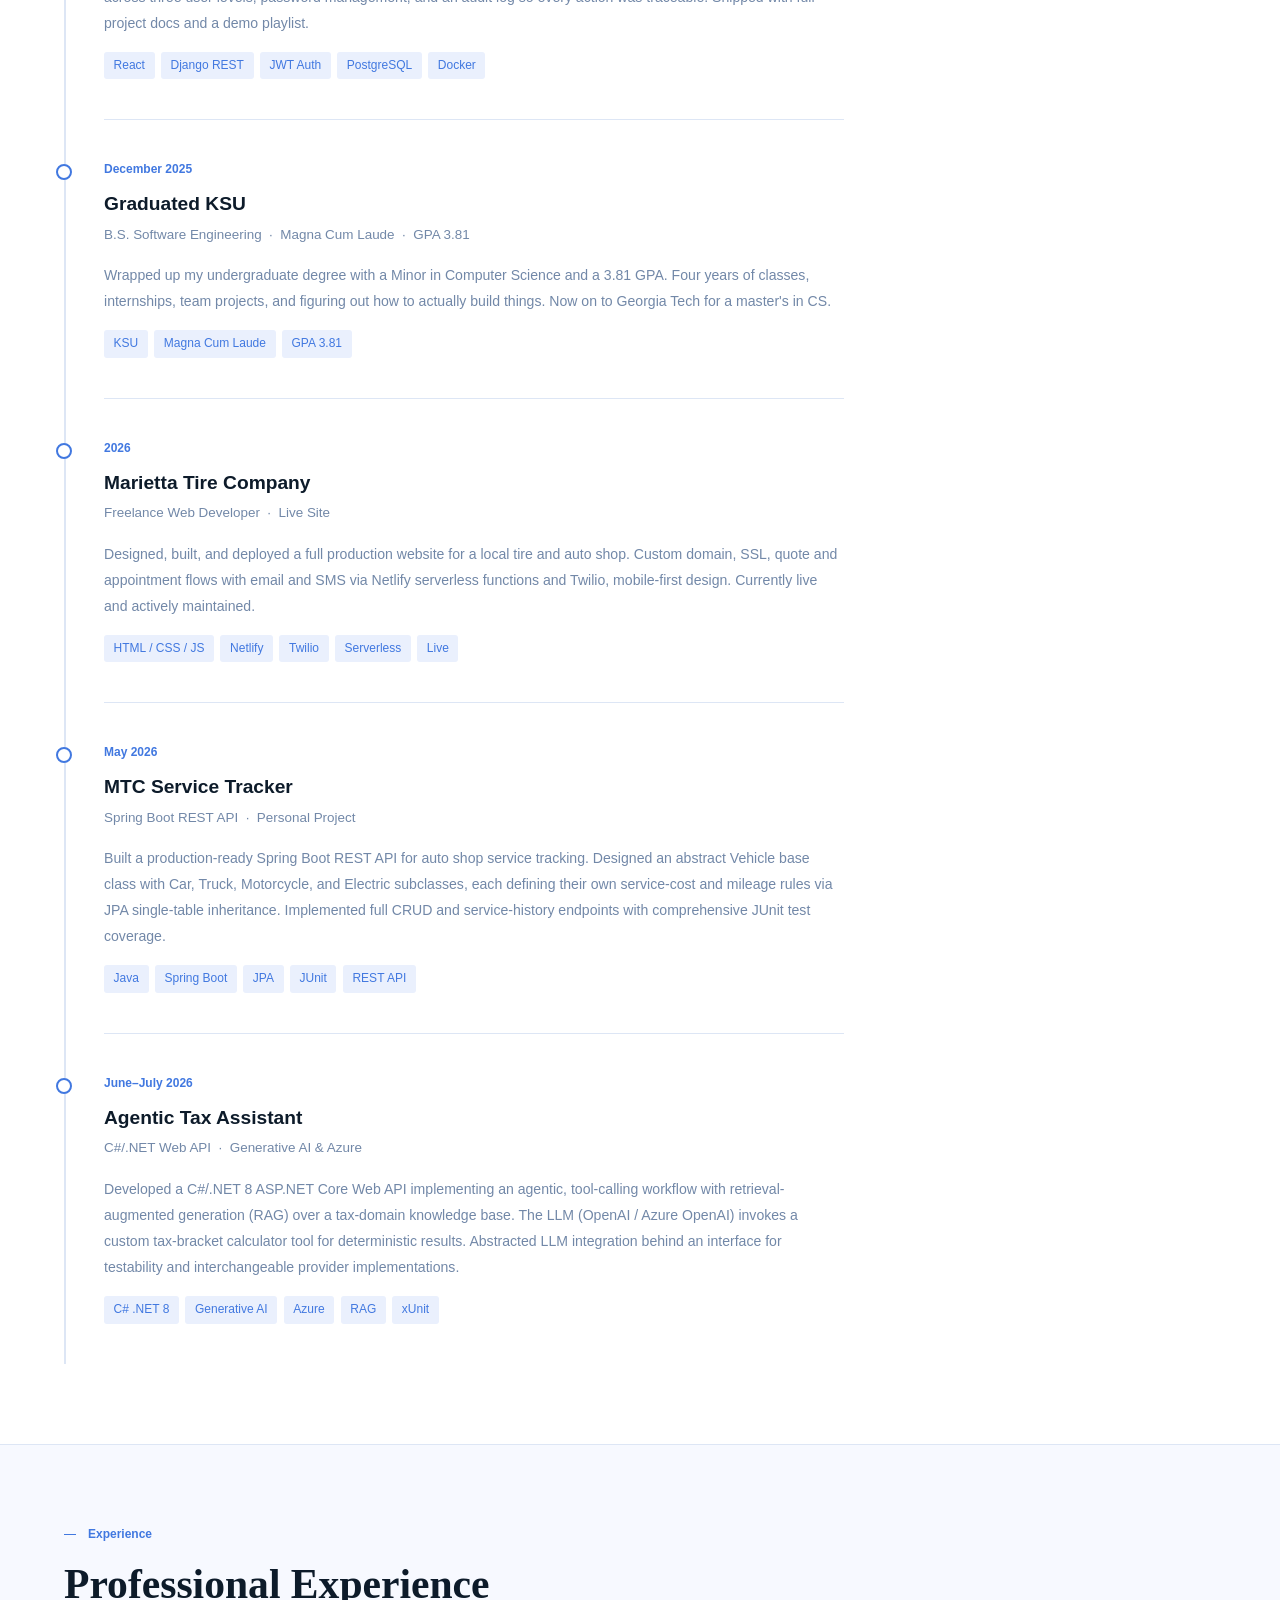
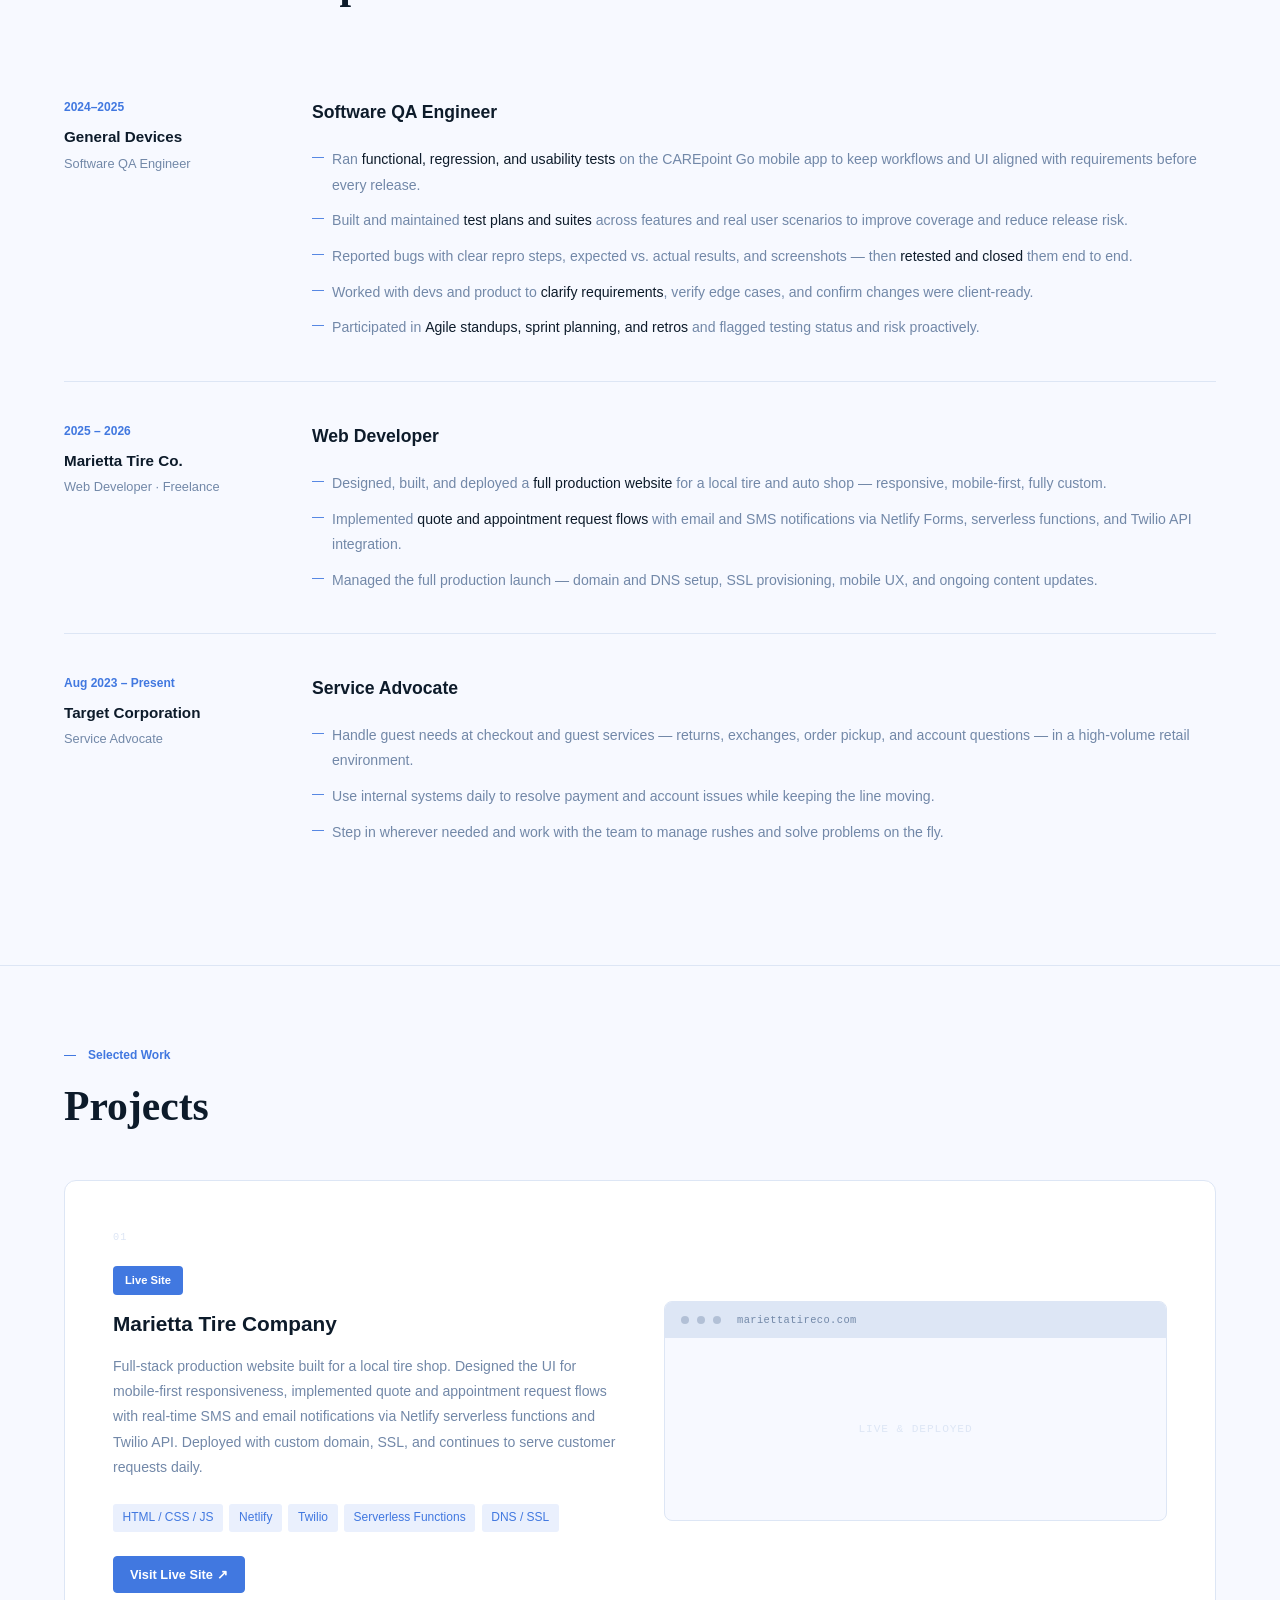
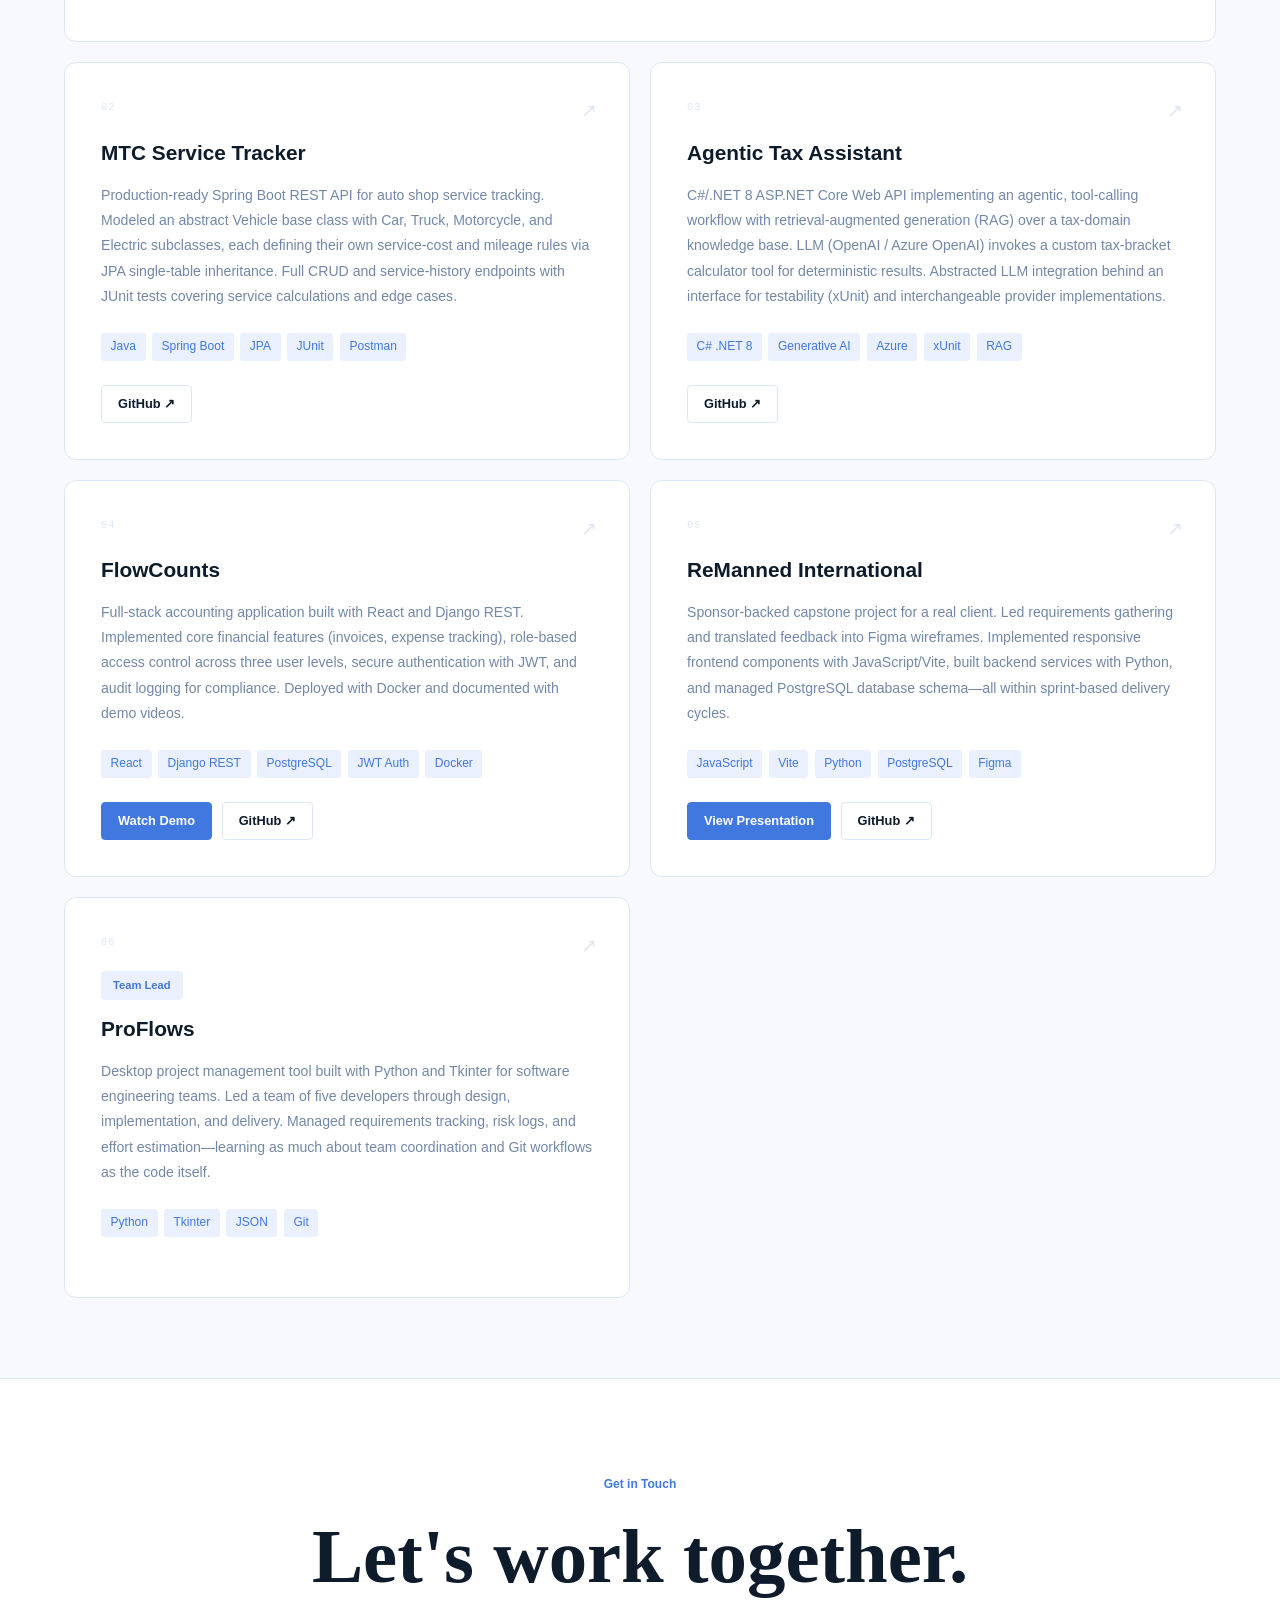
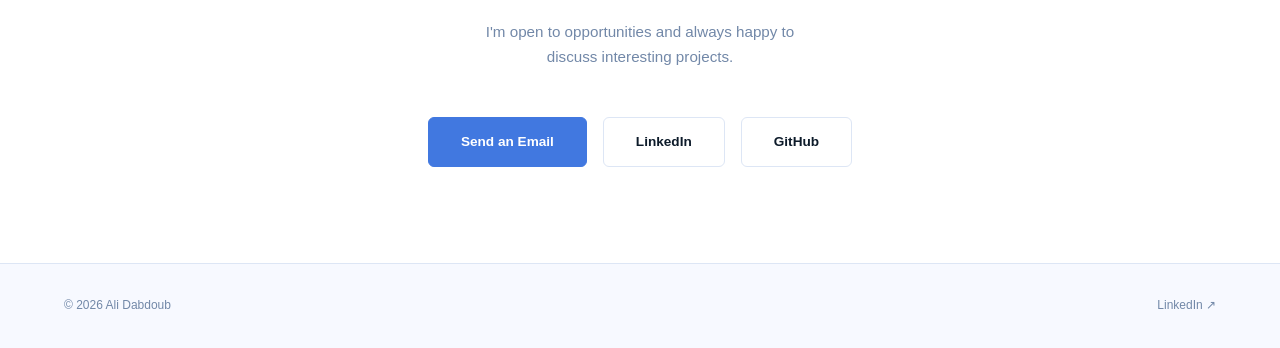
==== commit 1070ff86: "feat: add dark mode with theme toggle - Add dark mode CSS with inverted color scheme - Support prefe" ====
--- a/index.html
+++ b/index.html
@@ -24,6 +24,41 @@
       --accent-hover: #2D60CC;
     }
 
+    @media (prefers-color-scheme: dark) {
+      :root {
+        --bg: #0D1B2A;
+        --surface: #151F33;
+        --border: #2A3F5F;
+        --text: #F7F9FF;
+        --muted: #9BA8BB;
+        --accent: #4178E0;
+        --accent-dim: #1A2E52;
+        --accent-hover: #5A8FFF;
+      }
+    }
+
+    [data-theme="dark"] {
+      --bg: #0D1B2A;
+      --surface: #151F33;
+      --border: #2A3F5F;
+      --text: #F7F9FF;
+      --muted: #9BA8BB;
+      --accent: #4178E0;
+      --accent-dim: #1A2E52;
+      --accent-hover: #5A8FFF;
+    }
+
+    [data-theme="light"] {
+      --bg: #F7F9FF;
+      --surface: #FFFFFF;
+      --border: #DDE6F5;
+      --text: #0D1B2A;
+      --muted: #7288A8;
+      --accent: #4178E0;
+      --accent-dim: #EAF0FD;
+      --accent-hover: #2D60CC;
+    }
+
     html { scroll-behavior: smooth; }
 
     body {
@@ -83,6 +118,8 @@
     }
 
     nav ul a:hover { color: var(--accent); }
+
+    #theme-toggle:hover { color: var(--accent); }
 
     /* ── HERO ── */
     #hero {
@@ -793,6 +830,7 @@
     <li><a href="#experience">Experience</a></li>
     <li><a href="#projects">Projects</a></li>
     <li><a href="#contact">Contact</a></li>
+    <li><button id="theme-toggle" aria-label="Toggle dark mode" style="background: none; border: none; cursor: pointer; font-size: 1.2rem; padding: 0; color: var(--muted); transition: color 0.2s;">🌙</button></li>
   </ul>
 </nav>
 
@@ -1321,6 +1359,35 @@
   animate();
   window.addEventListener('resize', resizeCanvas, { passive: true });
 
+  /* ── DARK MODE TOGGLE ── */
+  const themeToggle = document.getElementById('theme-toggle');
+  const html = document.documentElement;
+
+  const prefersDark = window.matchMedia('(prefers-color-scheme: dark)').matches;
+  const savedTheme = localStorage.getItem('theme');
+  const currentTheme = savedTheme || (prefersDark ? 'dark' : 'light');
+
+  if (currentTheme === 'dark') {
+    html.setAttribute('data-theme', 'dark');
+    themeToggle.textContent = '☀️';
+  } else {
+    html.removeAttribute('data-theme');
+    themeToggle.textContent = '🌙';
+  }
+
+  themeToggle.addEventListener('click', () => {
+    const isDark = html.getAttribute('data-theme') === 'dark';
+    if (isDark) {
+      html.removeAttribute('data-theme');
+      localStorage.setItem('theme', 'light');
+      themeToggle.textContent = '🌙';
+    } else {
+      html.setAttribute('data-theme', 'dark');
+      localStorage.setItem('theme', 'dark');
+      themeToggle.textContent = '☀️';
+    }
+  });
+
 </script>
 </body>
 </html>
